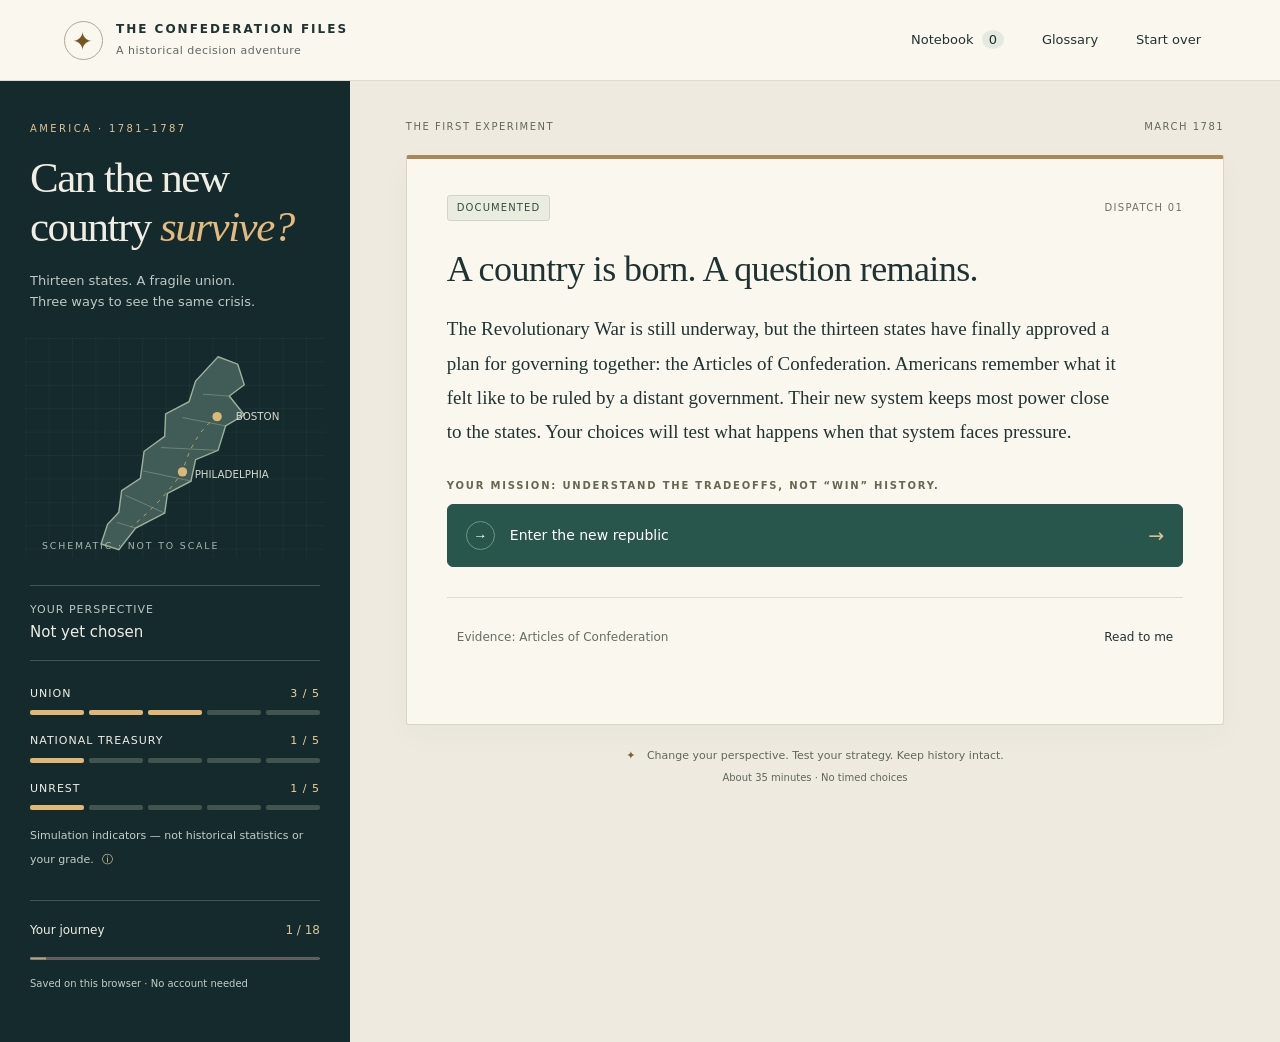
==== adventure/index.html @ ba06ecdf "Add Articles of Confederation historical adventure" ====
<!doctype html>
<html lang="en">
<head>
  <meta charset="utf-8">
  <meta name="viewport" content="width=device-width, initial-scale=1">
  <meta name="theme-color" content="#142a2c">
  <title>Can the New Country Survive? — A historical adventure</title>
  <link rel="stylesheet" href="style.css">
  <script src="scenes.js" defer></script>
  <script src="app.js" defer></script>
</head>
<body>
  <header class="topbar">
    <a class="brand" href="./" aria-label="Can the New Country Survive? home"><span class="seal" aria-hidden="true">✦</span><span>THE CONFEDERATION FILES<small>A historical decision adventure</small></span></a>
    <nav aria-label="Adventure tools"><button id="notebook-open">Notebook <span id="note-count">0</span></button><button id="glossary-open">Glossary</button><button id="restart">Start over</button></nav>
  </header>
  <main class="layout">
    <aside class="field-guide" aria-label="Simulation status">
      <p class="eyebrow">AMERICA · 1781–1787</p>
      <h1>Can the new <br>country <em>survive?</em></h1>
      <p class="premise">Thirteen states. A fragile union.<br>Three ways to see the same crisis.</p>
      <div class="map-art" aria-hidden="true">
        <svg viewBox="0 0 320 235" role="presentation"><defs><pattern id="grid" width="25" height="25" patternUnits="userSpaceOnUse"><path d="M25 0H0V25" fill="none" stroke="#b5c5b8" stroke-opacity=".12"/></pattern></defs><rect width="320" height="235" fill="url(#grid)"/><path d="M206 20l21 8 7 22-16 12 16 20-20 12-8 26-24 10-5 23-25 13-3 21-31 16-18 23-19-6 7-21 12-13 3-23 20-13 4-29 22-16 1-24 25-13 7-22z" fill="#46615b" stroke="#acc0a8" stroke-width="1.5"/><path d="M190 60l27 2M168 85l47 9M145 117l60 3M126 142l52 11M107 168l42 19M98 197l20 6" stroke="#abc0a8" stroke-opacity=".5" fill="none"/><path d="M205 84Q180 101 168 143Q147 174 113 202" stroke="#dfb76f" stroke-dasharray="4 6" fill="none"/><circle cx="205" cy="84" r="5" fill="#efc981"/><circle cx="168" cy="143" r="5" fill="#efc981"/><text x="225" y="88" fill="#ecede0" font-size="11">BOSTON</text><text x="181" y="150" fill="#ecede0" font-size="11">PHILADELPHIA</text><text x="18" y="225" fill="#b9c6bd" font-size="10" letter-spacing="2">SCHEMATIC · NOT TO SCALE</text></svg>
      </div>
      <div id="role-card" class="role-card"><span>Your perspective</span><strong>Not yet chosen</strong></div>
      <div class="meters" id="meters"></div>
      <p class="meter-note">Simulation indicators — not historical statistics or your grade. <button id="meter-help" aria-label="Explain simulation indicators">ⓘ</button></p>
      <div class="journey"><div><span>Your journey</span><strong id="progress-text">0 / 18</strong></div><progress id="progress" value="0" max="18" aria-label="Story completion"></progress><p id="save-status" role="status">Progress stays in this browser.</p></div>
    </aside>
    <section class="story-region" aria-label="Adventure">
      <div class="chapter-line"><span id="chapter">THE FIRST EXPERIMENT</span><span id="date">MARCH 1781</span></div>
      <article class="story-card" id="story-card">
        <div class="scene-meta"><span id="badge" class="badge">DOCUMENTED</span><span id="scene-label">DISPATCH 01</span></div>
        <h2 id="scene-title" tabindex="-1"></h2>
        <p class="history-rule" id="history-rule" hidden>Your choices pause here. This event really happened.</p>
        <div id="narrative" class="narrative"></div>
        <div id="callback" class="callback" hidden></div>
        <div id="source-area"></div>
        <div id="activity"></div>
        <p id="choice-prompt" class="choice-prompt"></p>
        <div id="choices" class="choices"></div>
        <p id="feedback" class="feedback" role="status" tabindex="-1" hidden></p>
        <div id="summary"></div>
        <footer class="card-footer"><span id="scene-footnote"></span><button id="read-aloud">Read to me</button><button id="speech-pause" hidden>Pause reading</button></footer>
      </article>
      <footer class="lesson-rule"><span aria-hidden="true">✦</span> Change your perspective. Test your strategy. Keep history intact.<span>About 35 minutes · No timed choices</span></footer>
    </section>
  </main>
  <dialog id="drawer" aria-labelledby="drawer-title"><div class="dialog-head"><h2 id="drawer-title"></h2><button id="drawer-close" aria-label="Close panel">Close ×</button></div><div id="drawer-body"></div></dialog>
  <dialog id="restart-dialog" aria-labelledby="restart-title"><h2 id="restart-title">Begin a new journey?</h2><p>This clears this adventure’s saved progress and reflection in this browser.</p><div class="dialog-actions"><button id="restart-cancel">Keep my progress</button><button id="restart-confirm">Start over</button></div></dialog>
  <noscript><p class="noscript">This adventure needs JavaScript to follow choices. Enable it and reload.</p></noscript>
</body>
</html>
---- adventure/style.css ----
:root{color-scheme:light;--ink:#203332;--forest:#142a2c;--paper:#faf7ee;--gold:#e0b774;--muted:#5e6861;--line:#dedbd0;--accent:#28564d}
*{box-sizing:border-box}body{margin:0;background:#eeeae0;color:var(--ink);font-family:system-ui,-apple-system,BlinkMacSystemFont,"Segoe UI",sans-serif;line-height:1.6}button,a,select,textarea{touch-action:manipulation}button,select,textarea{font:inherit}button{cursor:pointer;min-height:44px}button:disabled{cursor:default;opacity:.6}button:focus-visible,a:focus-visible,select:focus-visible,textarea:focus-visible{outline:3px solid #a65819;outline-offset:4px}a{color:#28564d}button{border:1px solid var(--line);background:transparent;color:inherit;border-radius:6px;padding:9px 15px}button:hover{background:#e7e7dc}button:disabled:hover{background:transparent}[hidden]{display:none!important}
.topbar{background:var(--paper);border-bottom:1px solid var(--line);padding:18px 5%;display:flex;align-items:center;justify-content:space-between;gap:20px}.brand{display:flex;gap:13px;align-items:center;text-decoration:none;color:var(--ink);font-size:12px;font-weight:750;letter-spacing:2px}.brand small{display:block;font-weight:400;letter-spacing:.5px;color:var(--muted);font-size:11px;margin-top:3px}.seal{display:grid;place-items:center;border:1px solid #aca996;border-radius:50%;height:39px;width:39px;font-size:25px;color:#76551f}.topbar nav{display:flex;gap:8px}.topbar nav button{border:0;font-size:13px}#note-count{border-radius:50%;background:#e6e9df;padding:2px 7px;margin-left:4px}
.layout{max-width:1450px;margin:auto;display:grid;grid-template-columns:350px 1fr;min-height:calc(100vh - 85px)}.field-guide{background:var(--forest);color:#f0eee4;padding:40px 30px}.eyebrow{font-size:10px;letter-spacing:2.4px;color:#dfc393;margin:0 0 17px}h1{font-family:Georgia,serif;font-weight:400;font-size:43px;line-height:1.13;letter-spacing:-1.5px;margin:0}h1 em{color:#e3bb7e}.premise{color:#becac4;font-size:13px;margin-top:20px}.map-art{margin:25px -10px 20px;opacity:.9}.map-art svg{width:100%;max-height:220px}.role-card{border-top:1px solid #425552;border-bottom:1px solid #425552;padding:15px 0;margin:18px 0 24px}.role-card span{display:block;color:#b9c8c0;font-size:11px;letter-spacing:1px;text-transform:uppercase}.role-card strong{font-weight:500;font-size:15px}.meter{margin:0 0 17px}.meter-label{display:flex;justify-content:space-between;font-size:11px;letter-spacing:1px}.meter-label strong{font-variant-numeric:tabular-nums;font-weight:500;color:#efd29b}.meter-track{display:flex;gap:5px;margin-top:8px}.meter-track span{height:5px;background:#41554e;flex:1;border-radius:2px}.meter-track .filled{background:#e0b774}.meter-note{color:#c2cfc7;font-size:11px;line-height:1.6}.meter-note button{padding:0 5px;min-height:30px;color:#eed6a9;border:0}.journey{border-top:1px solid #425552;margin-top:25px;padding-top:20px}.journey>div{display:flex;justify-content:space-between;font-size:12px}.journey strong{font-weight:400;color:#d5c398}.journey progress{width:100%;height:5px;accent-color:#dfb774}.journey p{font-size:10px;color:#c2cfc7}
.story-region{padding:38px 6% 25px;min-width:0}.chapter-line{display:flex;justify-content:space-between;gap:20px;font-size:10px;letter-spacing:1.5px;color:#62695c;margin-bottom:20px}.story-card{background:var(--paper);border:1px solid #dbd5c5;box-shadow:0 10px 30px #20333208;border-radius:3px;padding:36px 40px;min-height:570px;border-top:4px solid #aa8856}.scene-meta{display:flex;justify-content:space-between;gap:15px;align-items:center}.badge{font-size:10px;letter-spacing:1.1px;padding:4px 9px;border:1px solid #d1d5c7;border-radius:3px;background:#e9ecdf;color:#334e42}.badge.history{background:#e9dfc6;border-color:#d0b986;color:#5f441e}.badge.correction{background:#f4e5da;border-color:#d7b9a0;color:#79441c}#scene-label{font-size:10px;letter-spacing:1.3px;color:#6d7266}h2{font-family:Georgia,serif;font-size:36px;line-height:1.18;font-weight:400;letter-spacing:-.6px;margin:27px 0 22px}h2:focus{outline:none}.narrative{font-family:Georgia,serif;font-size:19px;line-height:1.8;max-width:680px}.narrative p{margin:0 0 20px}.history-rule{padding:10px 15px;border-left:3px solid #97733a;background:#efe8d6;font-size:13px}.choice-prompt{font-size:10px;letter-spacing:1.8px;font-weight:650;text-transform:uppercase;margin-top:29px;color:#636951}.choices{display:grid;gap:10px}.choice{display:flex;text-align:left;align-items:center;gap:15px;padding:16px 18px;background:#fffdf7;min-height:62px;border-color:#d4d4c6;font-size:14px;line-height:1.5}.choice:hover{border-color:#427064;background:#edf0e6}.choice .choice-key{display:grid;place-items:center;border:1px solid #bac8b6;color:#44614c;font-family:Georgia,serif;width:29px;height:29px;border-radius:50%;flex-shrink:0}.choice .arrow{margin-left:auto;font-size:19px;color:#547061}.choice.primary{background:var(--accent);color:#fff;border-color:var(--accent)}.choice.primary:hover{background:#1b4038}.choice.primary .choice-key{border-color:#6e9780;color:#fff}.choice.primary .arrow{color:#dfc398}.choice small{display:block;font-size:12px;color:#5e6859}.choice.primary small{color:#dae4dd}.card-footer{border-top:1px solid var(--line);margin-top:30px;padding-top:17px;display:flex;gap:8px;align-items:center;flex-wrap:wrap}.card-footer>span{font-size:11px;color:#637063;flex:1;min-width:150px}.card-footer a{font-size:11px}.card-footer button{font-size:12px;padding:6px 10px;border:0}.lesson-rule{font-size:11px;color:#5d685c;text-align:center;margin-top:22px}.lesson-rule>span:first-child{color:#7f6030;padding-right:8px}.lesson-rule>span:last-child{display:block;font-size:10px;margin-top:5px}.callback{font-size:13px;border-left:3px solid #6c8972;padding:11px 15px;background:#e8ecdf;margin:20px 0}.feedback{background:#e7eadc;padding:15px;border-radius:5px;font-size:14px}.source-card{margin:20px 0;border:1px solid #d8ccb3;background:#f1ecdE;padding:18px}.source-card h3{font-size:12px;letter-spacing:1px;text-transform:uppercase;margin:0 0 10px}.source-card blockquote{font-family:Georgia,serif;font-size:18px;line-height:1.6;margin:12px 0;border-left:2px solid #af8b4a;padding-left:15px}.source-card p{font-size:12px;margin:5px 0}.source-card a{font-size:12px}.source-actions{display:flex;gap:10px;flex-wrap:wrap;margin:20px 0}.source-actions button{background:#e7ecdf;font-size:13px;flex:1}.source-actions button[aria-pressed=true]{border-color:#416c57}.source-actions button small{display:block}.activity-card{padding:18px;background:#eceee3;border:1px solid #d5dac9;margin-top:15px}.activity-card legend{font-size:14px;font-weight:650}.activity-card fieldset{margin:15px 0;border:0;padding:0}.activity-card label{display:block;font-size:13px;margin-bottom:5px}.activity-card select{width:100%;padding:12px;background:#fffdf6;border:1px solid #b9c2ad;border-radius:4px;color:var(--ink);min-height:44px}.activity-card p{font-size:13px}.activity-card button{background:var(--accent);color:#fff;width:100%;margin-top:15px}.score{font-family:Georgia,serif;font-size:48px;color:#28564d;margin:25px 0 5px}.summary-grid{display:grid;grid-template-columns:1fr 1fr;gap:12px}.summary-grid div{padding:15px;background:#eeeee2;font-size:13px}.summary-grid strong{display:block}.reflection-label{display:block;font-size:14px;font-weight:650;margin:24px 0 10px}textarea{width:100%;min-height:130px;padding:14px;border:1px solid #abb7a3;background:#fffef8;border-radius:4px;resize:vertical}.summary-actions{display:flex;gap:10px;flex-wrap:wrap;margin:18px 0}.summary-actions button{background:#e4eadb}.privacy{font-size:11px;color:#60695c}.timeline{list-style:none;padding:0;border-left:1px solid #b9bfae;margin-left:8px}.timeline li{padding:7px 0 15px 20px;font-size:13px}.timeline strong{display:block;color:#385648}
dialog{width:min(640px,calc(100% - 30px));max-height:85vh;border:1px solid #cbc6b2;border-radius:8px;background:var(--paper);color:var(--ink);padding:28px;box-shadow:0 20px 80px #0003}dialog::backdrop{background:#102524b8}.dialog-head{display:flex;justify-content:space-between;align-items:center;border-bottom:1px solid var(--line);margin-bottom:20px;gap:12px}.dialog-head h2{font-size:27px;margin:0 0 15px}.dialog-head button{border:0}.dialog-actions{display:flex;gap:10px;flex-wrap:wrap}#drawer-body h3{font-size:14px;margin:20px 0 6px}#drawer-body p{font-size:14px}.glossary-list{margin:0}.glossary-list dt{font-weight:650;margin-top:17px}.glossary-list dd{margin:3px 0;color:#556256;font-size:14px}.glossary-search{width:100%;padding:11px;border:1px solid #b9c2ad;border-radius:4px;font:inherit;background:#fffdf6}.noscript{padding:20px;background:#fff}
@media(min-width:1451px){body{background:#e4e2d7}}@media(max-width:1000px){.layout{grid-template-columns:280px 1fr}.field-guide{padding:32px 22px}h1{font-size:35px}.story-region{padding:30px 4%}.story-card{padding:28px}.narrative{font-size:18px}h2{font-size:31px}}@media(max-width:720px){.topbar{padding:14px 18px;flex-wrap:wrap}.topbar nav{width:100%;justify-content:space-between}.brand{font-size:11px}.layout{display:block}.field-guide{padding:24px}.field-guide h1{font-size:34px;display:inline}.field-guide h1 br{display:none}.premise,.map-art{display:none}.eyebrow{margin-bottom:8px}.role-card{margin:18px 0 15px;padding:10px 0}.meters{display:grid;grid-template-columns:repeat(3,1fr);gap:16px}.meter{margin-bottom:0}.meter-label{font-size:9px;letter-spacing:0;flex-wrap:wrap;gap:3px}.meter-note{margin-bottom:0}.journey{margin-top:12px;padding-top:12px}.journey p{margin-bottom:0}.story-region{padding:22px 15px}.story-card{padding:24px 20px;min-height:0}h2{font-size:32px}.chapter-line{font-size:9px;gap:10px}.narrative{font-size:18px}.choice{padding:14px 12px}.summary-grid{grid-template-columns:1fr}.scene-meta{gap:8px}#scene-label{font-size:9px}.card-footer>span{flex-basis:100%}}
@media(prefers-reduced-motion:no-preference){.story-card{animation:arrive .25s ease-out}@keyframes arrive{from{opacity:.7;transform:translateY(5px)}to{opacity:1;transform:none}}}
@media print{body{background:white}.topbar,.field-guide,.chapter-line,.choices,.card-footer,.lesson-rule,.source-actions,.summary-actions,.choice-prompt,dialog{display:none!important}.layout{display:block}.story-region{padding:0}.story-card{border:0;box-shadow:none;padding:15px}textarea{border:1px solid #aaa;min-height:180px}.narrative{font-size:16px}.summary-grid{break-inside:avoid}h2{font-size:28px}}
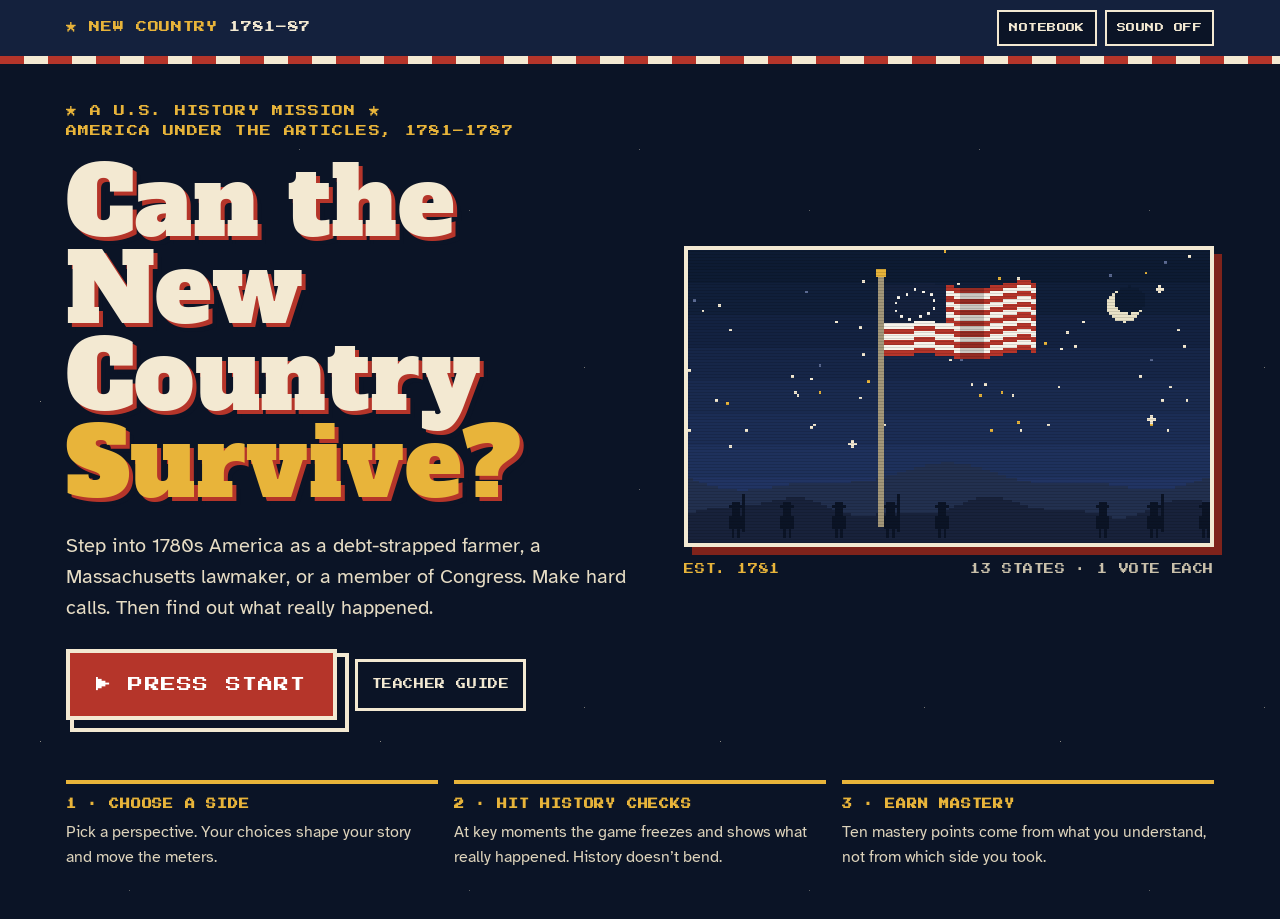
==== commit 2bcdbd17: "Adopt supplied pixel-art adventure and allow full mastery on retries" ====
--- a/adventure/index.html
+++ b/adventure/index.html
@@ -1,53 +1,1029 @@
-<!doctype html>
-<html lang="en">
-<head>
-  <meta charset="utf-8">
-  <meta name="viewport" content="width=device-width, initial-scale=1">
-  <meta name="theme-color" content="#142a2c">
-  <title>Can the New Country Survive? — A historical adventure</title>
-  <link rel="stylesheet" href="style.css">
-  <script src="scenes.js" defer></script>
-  <script src="app.js" defer></script>
-</head>
-<body>
-  <header class="topbar">
-    <a class="brand" href="./" aria-label="Can the New Country Survive? home"><span class="seal" aria-hidden="true">✦</span><span>THE CONFEDERATION FILES<small>A historical decision adventure</small></span></a>
-    <nav aria-label="Adventure tools"><button id="notebook-open">Notebook <span id="note-count">0</span></button><button id="glossary-open">Glossary</button><button id="restart">Start over</button></nav>
-  </header>
-  <main class="layout">
-    <aside class="field-guide" aria-label="Simulation status">
-      <p class="eyebrow">AMERICA · 1781–1787</p>
-      <h1>Can the new <br>country <em>survive?</em></h1>
-      <p class="premise">Thirteen states. A fragile union.<br>Three ways to see the same crisis.</p>
-      <div class="map-art" aria-hidden="true">
-        <svg viewBox="0 0 320 235" role="presentation"><defs><pattern id="grid" width="25" height="25" patternUnits="userSpaceOnUse"><path d="M25 0H0V25" fill="none" stroke="#b5c5b8" stroke-opacity=".12"/></pattern></defs><rect width="320" height="235" fill="url(#grid)"/><path d="M206 20l21 8 7 22-16 12 16 20-20 12-8 26-24 10-5 23-25 13-3 21-31 16-18 23-19-6 7-21 12-13 3-23 20-13 4-29 22-16 1-24 25-13 7-22z" fill="#46615b" stroke="#acc0a8" stroke-width="1.5"/><path d="M190 60l27 2M168 85l47 9M145 117l60 3M126 142l52 11M107 168l42 19M98 197l20 6" stroke="#abc0a8" stroke-opacity=".5" fill="none"/><path d="M205 84Q180 101 168 143Q147 174 113 202" stroke="#dfb76f" stroke-dasharray="4 6" fill="none"/><circle cx="205" cy="84" r="5" fill="#efc981"/><circle cx="168" cy="143" r="5" fill="#efc981"/><text x="225" y="88" fill="#ecede0" font-size="11">BOSTON</text><text x="181" y="150" fill="#ecede0" font-size="11">PHILADELPHIA</text><text x="18" y="225" fill="#b9c6bd" font-size="10" letter-spacing="2">SCHEMATIC · NOT TO SCALE</text></svg>
-      </div>
-      <div id="role-card" class="role-card"><span>Your perspective</span><strong>Not yet chosen</strong></div>
-      <div class="meters" id="meters"></div>
-      <p class="meter-note">Simulation indicators — not historical statistics or your grade. <button id="meter-help" aria-label="Explain simulation indicators">ⓘ</button></p>
-      <div class="journey"><div><span>Your journey</span><strong id="progress-text">0 / 18</strong></div><progress id="progress" value="0" max="18" aria-label="Story completion"></progress><p id="save-status" role="status">Progress stays in this browser.</p></div>
-    </aside>
-    <section class="story-region" aria-label="Adventure">
-      <div class="chapter-line"><span id="chapter">THE FIRST EXPERIMENT</span><span id="date">MARCH 1781</span></div>
-      <article class="story-card" id="story-card">
-        <div class="scene-meta"><span id="badge" class="badge">DOCUMENTED</span><span id="scene-label">DISPATCH 01</span></div>
-        <h2 id="scene-title" tabindex="-1"></h2>
-        <p class="history-rule" id="history-rule" hidden>Your choices pause here. This event really happened.</p>
-        <div id="narrative" class="narrative"></div>
-        <div id="callback" class="callback" hidden></div>
-        <div id="source-area"></div>
-        <div id="activity"></div>
-        <p id="choice-prompt" class="choice-prompt"></p>
-        <div id="choices" class="choices"></div>
-        <p id="feedback" class="feedback" role="status" tabindex="-1" hidden></p>
-        <div id="summary"></div>
-        <footer class="card-footer"><span id="scene-footnote"></span><button id="read-aloud">Read to me</button><button id="speech-pause" hidden>Pause reading</button></footer>
-      </article>
-      <footer class="lesson-rule"><span aria-hidden="true">✦</span> Change your perspective. Test your strategy. Keep history intact.<span>About 35 minutes · No timed choices</span></footer>
-    </section>
-  </main>
-  <dialog id="drawer" aria-labelledby="drawer-title"><div class="dialog-head"><h2 id="drawer-title"></h2><button id="drawer-close" aria-label="Close panel">Close ×</button></div><div id="drawer-body"></div></dialog>
-  <dialog id="restart-dialog" aria-labelledby="restart-title"><h2 id="restart-title">Begin a new journey?</h2><p>This clears this adventure’s saved progress and reflection in this browser.</p><div class="dialog-actions"><button id="restart-cancel">Keep my progress</button><button id="restart-confirm">Start over</button></div></dialog>
-  <noscript><p class="noscript">This adventure needs JavaScript to follow choices. Enable it and reload.</p></noscript>
-</body>
-</html>
+<!doctype html><html lang="en"><head><meta charset=utf8><meta name=viewport content="width=device-width,initial-scale=1,viewport-fit=cover"><style>:root{color-scheme:light;box-sizing:border-box;padding-top:env(safe-area-inset-top,0px);padding-bottom:env(safe-area-inset-bottom,0px)}html{scroll-padding-top:env(safe-area-inset-top,0px)}body{margin:0;padding:0;font:14px -apple-system,BlinkMacSystemFont,sans-serif;background:#faf9f5;color:#141413}img{max-width:100%}[hidden]:not([hidden=until-found i]){display:none!important}</style></head><body>
+<title>Can the New Country Survive?</title>
+<link rel="preconnect" href="https://fonts.googleapis.com">
+<link rel="preconnect" href="https://fonts.gstatic.com" crossorigin>
+<link rel="stylesheet" href="https://fonts.googleapis.com/css2?family=Alfa+Slab+One&family=Atkinson+Hyperlegible:ital,wght@0,400;0,700;1,400&family=Press+Start+2P&display=swap">
+<style>
+/* Layout: an arcade cabinet screen. Sticky HUD up top (meters + mastery), a pixel-art "window" beside a letterpress paper panel, a 1781→1787 timeline underneath. Single committed night-sky look. */
+:root{
+  --ink:#0b1426; --navy:#14213d; --navy2:#1f3360; --blue:#3d6fa3;
+  --red:#b5352a; --red-d:#7f231b; --gold:#e8b43a; --cream:#f3e9d2; --paper:#fbf5e6;
+  --text:#1b1a17; --muted:#5b5446; --ok:#2c6e40; --bad:#a3271d;
+  --f-display:'Alfa Slab One', Rockwell, 'Roboto Slab', Georgia, serif;
+  --f-pixel:'Press Start 2P', ui-monospace, 'Courier New', monospace;
+  --f-body:'Atkinson Hyperlegible', system-ui, -apple-system, 'Segoe UI', sans-serif;
+  color-scheme: dark;
+}
+*{box-sizing:border-box}
+html,body{min-height:100%}
+body{
+  margin:0; background:var(--ink); color:var(--cream);
+  font-family:var(--f-body); font-size:18px; line-height:1.55;
+  background-image:
+    radial-gradient(1px 1px at 12% 18%, rgba(243,233,210,.55) 50%, transparent 51%),
+    radial-gradient(1px 1px at 72% 8%, rgba(243,233,210,.45) 50%, transparent 51%),
+    radial-gradient(1px 1px at 38% 62%, rgba(243,233,210,.35) 50%, transparent 51%),
+    radial-gradient(1px 1px at 88% 44%, rgba(243,233,210,.4) 50%, transparent 51%),
+    radial-gradient(1px 1px at 55% 88%, rgba(243,233,210,.3) 50%, transparent 51%);
+  background-size: 340px 340px;
+}
+button{font:inherit;color:inherit;cursor:pointer}
+:focus-visible{outline:3px solid var(--gold);outline-offset:3px}
+.sr{position:absolute;width:1px;height:1px;overflow:hidden;clip:rect(0 0 0 0);white-space:nowrap}
+
+/* ---------- HUD ---------- */
+.hud{position:sticky;top:env(safe-area-inset-top,0px);z-index:20;background:var(--navy);border-bottom:4px solid var(--ink)}
+.hud-in{max-width:1180px;margin:0 auto;padding-inline:16px;padding-block:10px;display:flex;flex-wrap:wrap;align-items:center;gap:10px 22px}
+.stripes{height:8px;background:repeating-linear-gradient(90deg,var(--red) 0 24px,var(--cream) 24px 48px)}
+.logo{font-family:var(--f-pixel);font-size:11px;letter-spacing:.06em;color:var(--gold);white-space:nowrap}
+.logo b{color:var(--cream);font-weight:400}
+.meters{display:flex;flex-wrap:wrap;gap:8px 18px;align-items:center}
+.meter{display:flex;align-items:center;gap:7px}
+.meter .lbl{font-family:var(--f-pixel);font-size:9px;letter-spacing:.08em}
+.segs{display:flex;gap:2px}
+.seg{width:11px;height:14px;border:2px solid var(--cream);background:transparent}
+.meter[data-k=union] .seg.on{background:var(--cream)}
+.meter[data-k=treasury] .seg.on{background:var(--gold)}
+.meter[data-k=unrest] .seg.on{background:var(--red);border-color:#f0b0a8}
+.meter .num{font-family:var(--f-pixel);font-size:9px;font-variant-numeric:tabular-nums;color:#c9c0aa}
+.simtag{font-family:var(--f-pixel);font-size:8px;color:#9fa9c2;border:1px dashed #6b7898;padding:4px 6px;cursor:help;background:none}
+.hud-right{margin-left:auto;display:flex;gap:8px;align-items:center;flex-wrap:wrap}
+.xp{font-family:var(--f-pixel);font-size:10px;color:var(--gold);display:flex;align-items:center;gap:6px;white-space:nowrap}
+.hbtn{font-family:var(--f-pixel);font-size:9px;letter-spacing:.05em;background:var(--ink);color:var(--cream);border:2px solid var(--cream);padding:9px 10px;min-height:36px}
+.hbtn:hover{background:var(--navy2)}
+.hbtn[aria-pressed=true]{background:var(--gold);color:var(--ink);border-color:var(--gold)}
+
+/* ---------- Stage ---------- */
+.wrap{max-width:1180px;margin:0 auto;padding-inline:16px;padding-block:24px 48px}
+.screen{display:grid;grid-template-columns:minmax(0,1.05fr) minmax(0,1fr);gap:28px;align-items:start;animation:enter .35s steps(4) both}
+@keyframes enter{from{opacity:.2;transform:translateY(8px)}to{opacity:1;transform:none}}
+.art{position:sticky;top:96px;min-width:0}
+.frame{position:relative;border:4px solid var(--cream);box-shadow:8px 8px 0 var(--red-d);background:var(--ink)}
+.frame canvas{display:block;width:100%;height:auto;aspect-ratio:16/9;image-rendering:pixelated;image-rendering:crisp-edges}
+.frame::after{content:"";position:absolute;inset:0;pointer-events:none;background:repeating-linear-gradient(0deg,rgba(0,0,0,.13) 0 1px,transparent 1px 3px)}
+.cap{display:flex;justify-content:space-between;gap:12px;margin-top:14px;font-family:var(--f-pixel);font-size:10px;letter-spacing:.06em;line-height:1.6}
+.cap .yr{color:var(--gold)}
+.cap .pl{color:#c9c0aa;text-align:right}
+.toast{position:absolute;left:10px;top:10px;display:flex;flex-direction:column;gap:6px;z-index:2}
+.toast span{font-family:var(--f-pixel);font-size:10px;background:var(--ink);border:2px solid var(--gold);color:var(--gold);padding:6px 8px;animation:pop 2.4s steps(6) forwards}
+.toast span.dn{border-color:#f0b0a8;color:#f0b0a8}
+@keyframes pop{0%{opacity:0;transform:translateY(6px)}10%{opacity:1;transform:none}80%{opacity:1}100%{opacity:0}}
+
+.panel{min-width:0;background:var(--paper);color:var(--text);border:4px solid var(--ink);box-shadow:0 0 0 4px var(--cream),10px 10px 0 4px var(--red-d);padding:26px 26px 28px;display:flex;flex-direction:column;gap:16px}
+.badges{display:flex;flex-wrap:wrap;gap:6px}
+.badge{font-family:var(--f-pixel);font-size:8px;letter-spacing:.08em;padding:5px 7px;border:2px solid var(--ink)}
+.badge.doc{background:var(--gold);color:var(--ink)}
+.badge.role{background:var(--blue);color:#fff}
+.badge.sim{background:#e3ddd0;color:var(--ink);border-style:dashed}
+.badge.int{background:var(--red);color:#fff}
+.panel h2{font-family:var(--f-display);font-weight:400;font-size:clamp(1.7rem,3.2vw,2.35rem);line-height:1.05;margin:0;color:var(--navy);text-wrap:balance;outline:none}
+.body p{margin:0 0 .7em;max-width:62ch}
+.body p:last-child{margin-bottom:0}
+.body strong{color:var(--red-d)}
+.term{background:none;border:none;padding:0;font:inherit;color:var(--navy);text-decoration:underline dotted 2px;text-underline-offset:3px;font-weight:700;cursor:help}
+.term:hover{color:var(--red)}
+.tools{display:flex;flex-wrap:wrap;gap:8px}
+.chip{font-family:var(--f-pixel);font-size:9px;letter-spacing:.05em;background:var(--cream);color:var(--ink);border:2px solid var(--ink);padding:9px 10px;min-height:38px;box-shadow:3px 3px 0 var(--ink)}
+.chip:hover{background:#fff}
+.chip.src{background:var(--gold)}
+.chip.done::after{content:" ✓"}
+.chip:active{transform:translate(3px,3px);box-shadow:none}
+
+.choices{display:flex;flex-direction:column;gap:12px;margin-top:4px}
+.choice{display:flex;align-items:center;gap:14px;text-align:left;background:var(--navy);color:var(--cream);border:3px solid var(--ink);box-shadow:5px 5px 0 var(--ink);padding:12px 16px;min-height:56px;font-weight:700;font-size:17px;line-height:1.3;transition:background .1s}
+.choice .k{flex:none;font-family:var(--f-pixel);font-size:11px;width:30px;height:30px;display:grid;place-items:center;background:var(--gold);color:var(--ink);border:2px solid var(--ink)}
+.choice:hover{background:var(--blue)}
+.choice:active{transform:translate(5px,5px);box-shadow:none}
+.choice[disabled]{opacity:.45;cursor:not-allowed;box-shadow:none}
+.choice.right{background:var(--ok);opacity:1}
+.choice.wrong{background:var(--bad);opacity:1}
+.choice.go{background:var(--red)}
+.choice.go:hover{background:#cc4335}
+.q{font-weight:700;font-size:18px;margin:0;color:var(--navy)}
+.fb{border:3px solid var(--ink);padding:12px 14px;background:#fff;font-size:16.5px}
+.fb b{font-family:var(--f-pixel);font-size:10px;letter-spacing:.06em;display:block;margin-bottom:6px}
+.fb.ok b{color:var(--ok)} .fb.no b{color:var(--bad)}
+.note{font-size:14.5px;color:var(--muted);margin:0}
+
+.banner{margin:-26px -26px 0;padding:14px 22px;background:var(--red);color:#fff;border-bottom:4px solid var(--ink);display:flex;flex-direction:column;gap:6px}
+.banner .t{font-family:var(--f-pixel);font-size:13px;letter-spacing:.08em}
+.banner .s{font-size:15px;font-weight:700}
+.banner.hz{background:repeating-linear-gradient(-45deg,var(--red) 0 16px,var(--red-d) 16px 32px)}
+.banner.hz .t,.banner.hz .s{text-shadow:2px 2px 0 var(--ink)}
+
+/* sort + chain */
+.sortrow{display:grid;grid-template-columns:minmax(0,1fr) auto;gap:10px;align-items:center;border:2px solid var(--ink);padding:10px 12px;background:#fff}
+.sortrow .txt{font-size:16px;font-weight:700;min-width:0}
+.seg2{display:flex;gap:6px}
+.seg2 button{font-family:var(--f-pixel);font-size:8px;letter-spacing:.04em;padding:10px 8px;border:2px solid var(--ink);background:var(--cream);color:var(--ink);min-height:40px}
+.seg2 button[aria-pressed=true]{background:var(--navy);color:var(--cream)}
+.sortrow.right{border-color:var(--ok);box-shadow:inset 6px 0 0 var(--ok)}
+.sortrow.wrong{border-color:var(--bad);box-shadow:inset 6px 0 0 var(--bad)}
+.mark{font-family:var(--f-pixel);font-size:8px;display:block;margin-top:4px}
+.sortrow.right .mark{color:var(--ok)} .sortrow.wrong .mark{color:var(--bad)}
+.step{border:3px solid var(--ink);background:#fff;padding:14px;display:flex;flex-direction:column;gap:8px}
+.step h3{margin:0;font-family:var(--f-pixel);font-size:10px;letter-spacing:.06em;color:var(--red-d)}
+.step p{margin:0;font-weight:700}
+.opt{display:flex;gap:10px;align-items:flex-start;text-align:left;border:2px solid var(--ink);background:var(--cream);padding:10px 12px;min-height:48px;font-size:16px;line-height:1.35}
+.opt[aria-pressed=true]{background:var(--navy);color:var(--cream)}
+.opt .dot{flex:none;width:14px;height:14px;border:2px solid currentColor;margin-top:3px}
+.opt[aria-pressed=true] .dot{background:var(--gold)}
+.arrow{font-family:var(--f-pixel);text-align:center;color:var(--red);font-size:14px}
+
+/* ---------- Title ---------- */
+.title{display:grid;grid-template-columns:minmax(0,1.1fr) minmax(0,1fr);gap:36px;align-items:center;padding-block:10px 20px;animation:enter .4s steps(4) both}
+.kicker{font-family:var(--f-pixel);font-size:11px;letter-spacing:.1em;color:var(--gold);margin:0 0 18px;line-height:1.8}
+.title h1{font-family:var(--f-display);font-weight:400;margin:0;line-height:.92;font-size:clamp(2.8rem,7.4vw,6.4rem);letter-spacing:.005em;color:var(--cream);text-shadow:4px 4px 0 var(--red),8px 8px 0 var(--ink);text-wrap:balance}
+.title h1 em{font-style:normal;color:var(--gold);display:block}
+.sub{font-size:20px;max-width:46ch;margin:22px 0 26px;color:#e6dcc4}
+.start{font-family:var(--f-pixel);font-size:15px;letter-spacing:.08em;background:var(--red);color:#fff;border:4px solid var(--cream);box-shadow:8px 8px 0 var(--ink),8px 8px 0 4px var(--cream);padding:20px 26px;min-height:64px}
+.start:hover{background:#cc4335}
+.start:active{transform:translate(6px,6px);box-shadow:2px 2px 0 var(--ink)}
+.blink{animation:blink 1.1s steps(1) infinite}
+@keyframes blink{50%{opacity:0}}
+.start-row{display:flex;flex-wrap:wrap;gap:16px 18px;align-items:center}
+.ghost{font-family:var(--f-pixel);font-size:10px;letter-spacing:.06em;background:transparent;color:var(--cream);border:3px solid var(--cream);padding:14px 14px;min-height:52px}
+.ghost:hover{background:var(--navy2)}
+.rules{display:grid;grid-template-columns:repeat(3,minmax(0,1fr));gap:16px;margin-top:40px}
+.rule{border-top:4px solid var(--gold);padding-top:12px}
+.rule h3{font-family:var(--f-pixel);font-size:10px;letter-spacing:.08em;color:var(--gold);margin:0 0 8px;line-height:1.6}
+.rule p{margin:0;font-size:16px;color:#ddd3bb}
+
+/* ---------- Roles ---------- */
+.rolehead{text-align:left;margin-bottom:22px}
+.rolehead h2{font-family:var(--f-display);font-weight:400;font-size:clamp(2rem,4.6vw,3.4rem);margin:0;line-height:1;color:var(--cream);text-shadow:3px 3px 0 var(--red);outline:none}
+.rolehead p{max-width:64ch;color:#ddd3bb;margin:12px 0 0}
+.roles{display:grid;grid-template-columns:repeat(3,minmax(0,1fr));gap:22px}
+.rolecard{display:flex;flex-direction:column;text-align:left;background:var(--paper);color:var(--text);border:4px solid var(--ink);box-shadow:0 0 0 4px var(--cream),8px 8px 0 4px var(--blue);padding:0;overflow:hidden}
+.rolecard:hover{box-shadow:0 0 0 4px var(--gold),8px 8px 0 4px var(--red)}
+.rolecard canvas{width:100%;aspect-ratio:16/9;image-rendering:pixelated;display:block;border-bottom:4px solid var(--ink)}
+.rolecard .in{padding:16px 18px 20px;display:flex;flex-direction:column;gap:8px;flex:1}
+.rolecard .nm{font-family:var(--f-display);font-size:1.5rem;line-height:1.05;color:var(--navy)}
+.rolecard .rq{font-style:italic;font-size:16px}
+.rolecard .tag{font-family:var(--f-pixel);font-size:8px;letter-spacing:.06em;color:var(--red-d)}
+.rolecard .rec{align-self:flex-start;font-family:var(--f-pixel);font-size:8px;background:var(--gold);border:2px solid var(--ink);padding:5px 7px}
+.rolecard .pick{margin-top:auto;font-family:var(--f-pixel);font-size:10px;background:var(--navy);color:var(--cream);padding:12px;text-align:center;border:3px solid var(--ink)}
+
+/* ---------- Timeline ---------- */
+.tl{margin-top:34px;display:flex;flex-direction:column;gap:8px}
+.tl-bar{position:relative;height:18px;border:3px solid var(--cream);background:var(--ink)}
+.tl-fill{position:absolute;inset:0 auto 0 0;background:repeating-linear-gradient(90deg,var(--red) 0 10px,var(--cream) 10px 20px);transition:width .4s steps(6)}
+.tl-yrs{display:flex;justify-content:space-between;font-family:var(--f-pixel);font-size:9px;color:#b8b09c}
+.tl-lbl{font-family:var(--f-pixel);font-size:9px;color:var(--gold);letter-spacing:.06em}
+
+/* ---------- End ---------- */
+.finale{border:4px solid var(--cream);background:var(--navy);box-shadow:10px 10px 0 var(--red-d);padding:clamp(22px,4vw,48px);margin-bottom:34px}
+.finale .y{font-family:var(--f-display);font-size:clamp(3rem,10vw,7rem);line-height:.9;color:var(--gold);text-shadow:5px 5px 0 var(--red)}
+.finale p{font-size:clamp(1.15rem,2.4vw,1.6rem);max-width:40ch;margin:16px 0 0;line-height:1.35}
+.finale .big{font-family:var(--f-display);font-size:clamp(1.8rem,4.4vw,3rem);color:var(--cream);line-height:1.05;margin-top:22px;text-shadow:3px 3px 0 var(--red)}
+.report{display:grid;grid-template-columns:minmax(0,1fr) minmax(0,1fr);gap:28px;align-items:start}
+.rank{font-family:var(--f-pixel);font-size:clamp(14px,2.4vw,20px);line-height:1.5;color:var(--red-d)}
+.score{font-family:var(--f-display);font-size:4rem;line-height:1;color:var(--navy)}
+.score small{font-size:1.6rem;color:var(--muted)}
+table.sc{width:100%;border-collapse:collapse;font-size:15.5px}
+table.sc td{border-bottom:2px dotted #c7bca3;padding:7px 4px;vertical-align:top}
+table.sc td:last-child{text-align:right;font-family:var(--f-pixel);font-size:10px;white-space:nowrap;font-variant-numeric:tabular-nums}
+.panel label{font-family:var(--f-pixel);font-size:9px;letter-spacing:.06em;color:var(--navy)}
+.panel input,.panel textarea{width:100%;font:inherit;font-size:16px;border:3px solid var(--ink);background:#fff;color:var(--text);padding:10px 12px}
+.panel textarea{min-height:130px;resize:vertical}
+.debrief{border:3px solid var(--ink);padding:14px;background:var(--cream)}
+.debrief p{margin:0 0 8px;font-size:16px}
+pre.rep{white-space:pre-wrap;font-size:13px;background:#fff;border:2px dashed var(--ink);padding:12px;max-height:240px;overflow:auto;margin:0}
+
+/* ---------- Modal / popover ---------- */
+dialog{border:4px solid var(--ink);box-shadow:0 0 0 4px var(--cream),12px 12px 0 4px var(--red-d);background:var(--paper);color:var(--text);padding:0;width:min(680px,calc(100vw - 32px));max-height:calc(100vh - 48px)}
+dialog::backdrop{background:rgba(11,20,38,.78)}
+.mhead{display:flex;justify-content:space-between;align-items:center;gap:12px;background:var(--navy);color:var(--cream);padding:12px 16px;position:sticky;top:0}
+.mhead h3{font-family:var(--f-pixel);font-size:11px;letter-spacing:.06em;margin:0;line-height:1.6}
+.mx{font-family:var(--f-pixel);font-size:10px;background:var(--red);color:#fff;border:2px solid var(--cream);padding:8px 10px;min-height:36px}
+.mbody{padding:20px 22px 24px;display:flex;flex-direction:column;gap:14px}
+.meta{display:grid;grid-template-columns:auto minmax(0,1fr);gap:4px 14px;font-size:15.5px;margin:0}
+.meta dt{font-family:var(--f-pixel);font-size:9px;letter-spacing:.06em;color:var(--red-d);padding-top:4px}
+.meta dd{margin:0}
+blockquote{margin:0;border-left:6px solid var(--gold);background:#fff;padding:14px 16px;font-family:Georgia,'Times New Roman',serif;font-size:18px;line-height:1.5}
+blockquote.sum{font-family:var(--f-body);font-size:16.5px}
+.mbody a{color:var(--navy);font-weight:700}
+.cards{display:grid;grid-template-columns:repeat(2,minmax(0,1fr));gap:10px}
+.card{border:3px solid var(--ink);background:#fff;padding:10px 12px;font-size:15px}
+.card b{display:block;font-family:var(--f-pixel);font-size:9px;letter-spacing:.05em;color:var(--red-d);margin-bottom:6px;line-height:1.5}
+.card.locked{background:#e8e2d4;color:#7a7262;border-style:dashed}
+.gl{display:grid;grid-template-columns:auto minmax(0,1fr);gap:6px 14px;font-size:15px;margin:0}
+.gl dt{font-weight:700;color:var(--navy)}
+.gl dd{margin:0}
+.tg{width:100%;border-collapse:collapse;font-size:15px}
+.tg td{border-bottom:2px dotted #c7bca3;padding:6px 4px;vertical-align:top}
+.tg td:first-child{font-weight:700;white-space:nowrap;padding-right:12px}
+.pop{position:fixed;z-index:50;max-width:min(320px,calc(100vw - 32px));background:var(--ink);color:var(--cream);border:3px solid var(--gold);padding:12px 14px;font-size:15px;box-shadow:6px 6px 0 var(--red-d)}
+.pop b{display:block;font-family:var(--f-pixel);font-size:9px;letter-spacing:.06em;color:var(--gold);margin-bottom:6px;line-height:1.5}
+.foot{margin-top:40px;font-size:13.5px;color:#9fa9c2;max-width:80ch}
+
+@media (max-width:900px){
+  .screen,.title,.report{grid-template-columns:minmax(0,1fr)}
+  .art{position:static}
+  .roles,.rules{grid-template-columns:minmax(0,1fr)}
+  .cards{grid-template-columns:minmax(0,1fr)}
+}
+@media (max-width:520px){
+  body{font-size:17px}
+  .panel{padding:20px 18px 22px}
+  .banner{margin:-20px -18px 0}
+  .sortrow{grid-template-columns:minmax(0,1fr)}
+  .hud-right{margin-left:0}
+  .simtag{display:none}
+}
+@media (prefers-reduced-motion:reduce){
+  *,*::before,*::after{animation:none!important;transition:none!important}
+}
+</style>
+
+<header class="hud" id="hud">
+  <div class="hud-in">
+    <div class="logo">★ NEW COUNTRY <b>1781–87</b></div>
+    <div class="meters" id="meters" hidden></div>
+    <div class="hud-right">
+      <div class="xp" id="xp" hidden></div>
+      <button class="hbtn" id="nbBtn" type="button">NOTEBOOK</button>
+      <button class="hbtn" id="sndBtn" type="button" aria-pressed="false">SOUND OFF</button>
+    </div>
+  </div>
+  <div class="stripes"></div>
+</header>
+
+<main class="wrap" id="stage" aria-live="off"></main>
+<div class="sr" id="live" aria-live="polite"></div>
+
+<dialog id="modal" aria-labelledby="mTitle">
+  <div class="mhead"><h3 id="mTitle">SOURCE</h3><button class="mx" type="button" id="mClose">CLOSE ✕</button></div>
+  <div class="mbody" id="mBody"></div>
+</dialog>
+
+<script>
+/* =========================================================
+   DATA: glossary, notebook cards, sources
+   ========================================================= */
+const GLOSS={
+  articles:['Articles of Confederation','The first constitution of the United States. It joined the states in a confederation while leaving the states very powerful.'],
+  confederation:['confederation','A union in which member states keep a large amount of their own power.'],
+  sovereignty:['sovereignty','The power to govern yourself and make final decisions.'],
+  debt:['debt','Money that a person or government owes.'],
+  creditor:['creditor','A person or organization that is owed money.'],
+  debtor:['debtor','A person or government that owes money.'],
+  tax:['tax','Money a government requires people or property owners to pay for public purposes.'],
+  requisition:['requisition','Here, a request by Congress for a state to supply its share of money or resources. A request, not an order Congress could enforce.'],
+  treasury:['treasury','The government’s pool of public money.'],
+  foreclosure:['foreclosure / seizure','The legal taking or sale of property when debts are not paid.'],
+  legislature:['legislature','A group with authority to make laws.'],
+  militia:['militia','A military force drawn from citizens and organized under government authority.'],
+  arsenal:['arsenal','A place where weapons and military supplies are stored.'],
+  rebellion:['rebellion','Organized resistance against established government authority.'],
+  amend:['amend','To formally change a governing document or law.'],
+  unanimous:['unanimous','Everyone entitled to vote agrees.'],
+  ratify:['ratify','To formally approve something, especially a constitution or agreement.'],
+  convention:['convention','A formal meeting of delegates called to discuss and decide on a shared issue.']
+};
+const CARDS={
+  sovereignty:['STATE SOVEREIGNTY','Article II: each state keeps every power not expressly handed to Congress.'],
+  requisition:['REQUISITIONS','Congress asks for money. State legislatures decide whether to tax and pay (Article VIII).'],
+  notpowerless:['NOT POWERLESS','Congress handled war, diplomacy and western lands, and passed the Northwest Ordinance (1787).'],
+  unanimity:['ALL 13 OR NOTHING','Changing the Articles needed every state legislature to agree (Article XIII).'],
+  jurisdiction:['WHO TAXED WHOM?','Massachusetts, not Congress, set the taxes that western farmers protested.'],
+  springfield:['JAN. 25, 1787','The attempt on the Springfield arsenal fails. State forces later break organized resistance.'],
+  reactions:['TWO REACTIONS','Knox saw danger and demanded stronger government. Jefferson, in Paris, was far calmer.'],
+  timeline:['REFORM CAME FIRST','Jay’s letter (Mar. 1786) and the Annapolis Convention (Sept. 1786) came before Springfield.'],
+  article1:['ARTICLE I, SECTION 8','The Constitution gives Congress power to tax, regulate commerce, raise armies and call forth the militia.']
+};
+const SRC={
+  art2:{t:'Articles of Confederation · Article II',who:'The Continental Congress, approved by all 13 state legislatures',when:'In force March 1, 1781',ctx:'Americans had just fought a war against a distant, powerful government.',q:'“Each state retains its sovereignty, freedom, and independence, and every power, jurisdiction, and right, which is not by this confederation expressly delegated to the United States, in Congress assembled.”',ask:'Who keeps a power if the Articles don’t clearly give it to Congress?',link:'https://www.archives.gov/milestone-documents/articles-of-confederation',ln:'Full text at the National Archives'},
+  art8:{t:'Articles of Confederation · Article VIII',who:'The Continental Congress',when:'In force March 1, 1781',ctx:'How will the United States pay for war and shared expenses?',q:'“All charges of war, and all other expenses … shall be defrayed out of a common treasury, which shall be supplied by the several states … The taxes for paying that proportion shall be laid and levied by the authority and direction of the legislatures of the several states.”',ask:'Who actually collects the money?',link:'https://www.archives.gov/milestone-documents/articles-of-confederation',ln:'Full text at the National Archives'},
+  art13:{t:'Articles of Confederation · Article XIII',who:'The Continental Congress',when:'In force March 1, 1781',ctx:'What does it take to change the rules?',q:'“… nor shall any alteration at any time hereafter be made in any of them; unless such alteration be agreed to in a Congress of the United States, and be afterwards confirmed by the legislatures of every state.”',ask:'Why is “just change the rule” harder than it sounds?',link:'https://www.archives.gov/milestone-documents/articles-of-confederation',ln:'Full text at the National Archives'},
+  nwo:{t:'The Northwest Ordinance',who:'The Confederation Congress',when:'July 13, 1787',ctx:'Settlers were moving into land northwest of the Ohio River.',sum:true,q:'Summary: The ordinance set up a government for the Northwest Territory, laid out steps for territories to become equal states, protected some individual rights, and banned slavery in the territory.',ask:'What could the Confederation government accomplish?',link:'https://www.archives.gov/milestone-documents/northwest-ordinance',ln:'Read it at the National Archives'},
+  knox:{t:'Henry Knox to George Washington',who:'Henry Knox, Confederation Secretary at War',when:'October 23, 1786',to:'George Washington, at Mount Vernon',ctx:'Armed crowds are closing courts in western Massachusetts. Knox has just visited the state.',q:'“The people who are the insurgents have never paid any, or but very little taxes — But they see the weakness of government; They feel at once their own poverty, compared with the opulent, and their own force, and they are determined to make use of the latter, in order to remedy the former.”',ask:'What does Knox fear? Is his claim about taxes a neutral fact, or his interpretation?',link:'https://founders.archives.gov/?q=Knox%20Washington%2023%20October%201786',ln:'Search Founders Online for the full letter'},
+  jefferson:{t:'Thomas Jefferson to James Madison',who:'Thomas Jefferson, U.S. minister to France',when:'January 30, 1787',to:'James Madison',ctx:'Jefferson is in Paris, an ocean away, reading reports of the Massachusetts uprising.',q:'“I hold it that a little rebellion now and then is a good thing, and as necessary in the political world as storms in the physical.”',ask:'Why might Jefferson be less frightened than Knox? Does distance matter?',link:'https://founders.archives.gov/?q=Jefferson%20Madison%2030%20January%201787',ln:'Search Founders Online for the full letter'},
+  jay:{t:'John Jay to George Washington',who:'John Jay, Confederation Secretary for Foreign Affairs',when:'March 16, 1786',to:'George Washington',ctx:'Months before any court closings in Massachusetts.',q:'“… an opinion begins to prevail that a general Convention for revising the articles of Confederation would be expedient.”',ask:'What does the DATE of this letter prove about the reform timeline?',link:'https://founders.archives.gov/?q=Jay%20Washington%2016%20March%201786',ln:'Search Founders Online for the full letter'},
+  const:{t:'U.S. Constitution · Article I, Section 8',who:'The Constitutional Convention',when:'Signed September 17, 1787',ctx:'Delegates answer problems they saw under the Articles.',q:'“The Congress shall have Power To lay and collect Taxes, Duties, Imposts and Excises … To regulate Commerce with foreign Nations, and among the several States … To raise and support Armies … To provide for calling forth the Militia to execute the Laws of the Union, suppress Insurrections and repel Invasions.”',ask:'Which problems from your mission is this language trying to answer?',link:'https://www.archives.gov/founding-docs/constitution-transcript',ln:'Full text at the National Archives'}
+};
+
+/* =========================================================
+   STORY NODES
+   p = progress %, kind: story | deadend | cfu | sources | sort | chain
+   ========================================================= */
+const N={
+C0:{p:3,year:'MARCH 1781',place:'THE THIRTEEN STATES',scene:'title',badges:['doc'],title:'The New Government',
+ body:`The Revolutionary War is still underway, but the thirteen states have finally approved a plan for governing together: the [[Articles of Confederation|articles]].\n\nAmericans remember what it felt like to be ruled by a distant government. Their new system keeps **most power close to the states**. Your choices will test what happens when that system faces pressure.`,
+ choices:[{l:'Begin the mission',to:'C1',go:1}]},
+C1:{p:7,year:'1781',place:'THE CHARTER',scene:'charter',badges:['doc'],title:'Why Build It This Way?',src:['art2'],card:'sovereignty',
+ body:`Under the Articles, each state keeps its [[sovereignty]], freedom and independence. Congress handles shared problems like war, diplomacy and western lands, but **there is no separate national president**, and Congress depends on the states for money and enforcement.\n\nThis was not an accident. It was designed by people who feared concentrating too much power in one national government.`,
+ choices:[{l:'Continue to the Power Check',to:'C2'}]},
+C2:{p:11,year:'1781–1786',place:'POWER CHECK',scene:'congress',badges:['doc'],kind:'cfu',title:'Power Check: Who Pays?',src:['art8'],
+ body:`Before you enter the story, make one prediction. Congress needs money to pay national expenses, but several states don’t send what Congress requests.\n\nThis is a **knowledge check**, not a personality choice. It won’t change your character’s fate, and you can earn full mastery after feedback and retries.`,
+ cfu:{key:'c2',pts:1,q:'Which statement best fits the Articles?',next:'C3',card:'requisition',flag:'learned_requisition',opts:[
+  {l:'Congress directly taxes citizens.',to:'D-C2'},
+  {l:'Congress depends on the states to supply the treasury.',ok:1,fb:'Right. Article VIII: the common treasury is “supplied by the several states,” and state legislatures lay the taxes. Congress could only make a [[requisition]].'},
+  {l:'A national president orders the states to pay.',to:'D-C2'}]}},
+'D-C2':{p:11,year:'1781–1786',place:'POWER CHECK',scene:'stop',kind:'deadend',label:'POWER CHECK',title:'That Move Doesn’t Fit the Articles',
+ body:`Congress cannot simply impose a general national [[tax]] on individuals, and there is **no national president** who can order states to pay. The common [[treasury]] depends on supplies from the states.\n\nNo game over here. Go back and choose the option that matches the document.`,
+ choices:[{l:'Return to the question',to:'C2',go:1}]},
+C3:{p:15,year:'1781–1787',place:'CONFEDERATION CONGRESS',scene:'congress',badges:['doc'],title:'Not Powerless',src:['nwo'],card:'notpowerless',
+ body:`The Articles created real national institutions, not “no government.” Congress conducted diplomacy, handled war and peace, managed western territory, and later passed the **Northwest Ordinance**.\n\nBut big actions needed broad state agreement, and to [[amend]] the Articles every state [[legislature]] had to agree. The problem isn’t that Congress can do nothing. It’s that some powers are hard to use when states disagree.`,
+ choices:[{l:'Choose your perspective',to:'R0',go:1}]},
+R0:{p:20,kind:'roles'},
+
+/* ---------- FARMER / VETERAN ---------- */
+F1:{p:26,year:'1783',place:'WESTERN MASSACHUSETTS',scene:'farm',badges:['role','doc'],title:'Home From War',
+ body:`You are a fictional Revolutionary War veteran back on a small farm. Peace has not made life easy. You owe private [[debt|debt]]s, taxes are due, and hard money is scarce.\n\nNeighbors say courts can order property sold when debts go unpaid. You believed independence would protect ordinary citizens. Now you wonder what **liberty** means when your farm is at risk.`,
+ choices:[{l:'Pay my taxes first, even if my debts grow',to:'F2',set:{farmer_first:'pay'}},{l:'Join neighbors preparing a petition',to:'F2',set:{farmer_first:'petition'}},{l:'Find out whether Congress can help',to:'F2',set:{farmer_first:'congress'}}]},
+F2:{p:32,year:'1786',place:'HAMPSHIRE COUNTY, MASS.',scene:'farm',badges:['role'],title:'Which Government?',
+ body:`By 1786 the pressure is worse. Massachusetts needs revenue to pay its public debts, while rural families struggle with taxes and private debts.\n\nOne neighbor says, “Congress should just cancel these state taxes.” Another says the problem belongs in **Boston**, not Congress. Where do you direct your anger?`,
+ choices:[{l:'Petition the Massachusetts legislature',to:'F3',set:{jurisdiction:'state'}},{l:'Ask Congress to cancel the Massachusetts taxes',to:'D-F2',retry:1},{l:'Organize with neighbors in my town',to:'F3',set:{jurisdiction:'local'}}]},
+'D-F2':{p:32,year:'1786',place:'JURISDICTION CHECK',scene:'stop',kind:'deadend',label:'JURISDICTION CHECK',title:'Wrong Government',
+ body:`Congress cannot erase a tax passed by Massachusetts. Your character’s hardship is real, but **the tax policy comes from the state government**.\n\nThis distinction matters: Shays’ Rebellion grew from Massachusetts grievances, while weaknesses in the Articles shaped the larger national picture. Go back and aim at the government that controls this tax.`,
+ choices:[{l:'Return to the decision',to:'F2',go:1}]},
+F3:{p:38,year:'AUGUST 1786',place:'NORTHAMPTON COURT',scene:'court',badges:['role','doc'],title:'Court Day',
+ body:`A county court is about to open. Farmers gather outside because court judgments can lead to debt collection and [[foreclosure]].\n\nSome want to petition peacefully. Others want to stop the court from meeting at all. You recognize men who served in the Revolution. Their argument is powerful: how can a republic be legitimate if people believe it ignores their suffering?`,
+ choices:[{l:'Join the peaceful petition',to:'F4',set:{protest:'petition'}},{l:'Help stop the court from sitting',to:'F4',set:{protest:'court_block'},fx:{unrest:1}},{l:'Go home',to:'F4',set:{protest:'withdraw'}}]},
+F4:{p:44,year:'FALL 1786',place:'WESTERN MASSACHUSETTS',scene:'court',badges:['role','sim'],title:'Consequences',
+ body:s=>({petition:'You stood with the petitioners. ',court_block:'You helped keep the court from sitting. ',withdraw:'You went home. '}[s.flags.protest]||'')+`Petitions keep channels open but guarantee nothing. Blocking a court delays lawsuits but challenges the state’s authority. Staying home avoids arrest, yet the debt crisis doesn’t disappear.\n\nThe movement is organizing across western Massachusetts. You hear the name **Daniel Shays**, a former Continental Army captain, more often.`,
+ choices:[{l:'Keep pushing for peaceful reform',to:'F5'},{l:'Join the armed organizers',to:'F5',fx:{unrest:1}},{l:'Step back from the movement',to:'F5'}]},
+F5:{p:50,year:'LATE 1786',place:'WESTERN MASSACHUSETTS',scene:'arsenal',badges:['role'],title:'A Line to Cross',
+ body:`Armed groups are now part of the confrontation. You’re asked to join men preparing to move toward **Springfield**, where weapons are stored at the federal [[arsenal]].\n\nThis is not a “good person / bad person” test. The game records your strategy, then returns you to what actually happened.`,
+ choices:[{l:'March toward Springfield',to:'F6',set:{final:'armed'},fx:{unrest:1}},{l:'Refuse arms, keep demanding reform',to:'F6',set:{final:'nonviolent'}},{l:'Withdraw completely',to:'F6',set:{final:'withdraw'}}]},
+F6:{p:56,year:'JANUARY 1787',place:'NEAR SPRINGFIELD',scene:'arsenal',badges:['doc'],title:'Toward Springfield',crisis:1,
+ body:`The march on the Springfield arsenal has become the turning point. Whatever you chose, Daniel Shays and other insurgents approach the arsenal. Its weapons could strengthen their movement, but state [[militia]] forces are waiting.\n\nThe screen pauses before the clash. Next is a **History Check**: from here on, player choices can’t change the outcome.`,
+ choices:[{l:'See what actually happened',to:'H1',go:1}]},
+
+/* ---------- STATE LEADER ---------- */
+S1:{p:26,year:'1786',place:'BOSTON',scene:'statehouse',badges:['role','doc'],title:'The Treasury Problem',
+ body:`You are a fictional member of the Massachusetts [[legislature]]. The state owes heavy Revolutionary War debts and needs revenue. Creditors expect payment, but rural residents say taxes and court costs are crushing them.\n\nLower taxes ease hardship but cut revenue. Strict collection steadies the budget but deepens anger. Choose your first response.`,
+ choices:[{l:'Favor tax relief',to:'S2',set:{fiscal:'relief'},fx:{unrest:-1}},{l:'Defend current collection',to:'S2',set:{fiscal:'strict'},fx:{unrest:1}},{l:'Seek a compromise',to:'S2',set:{fiscal:'mixed'}}]},
+S2:{p:32,year:'SUMMER 1786',place:'BOSTON',scene:'statehouse',badges:['role','sim'],title:'Petitions Arrive',
+ body:`Petitions and county conventions report grievances from western towns. Some demand tax relief and lower court costs. Others warn that government can’t function if people refuse lawful payments.\n\nThe Unrest meter tracks simulated pressure. **It does not grade your morality.** Your reasoning matters more than a “good-looking” meter.`,
+ choices:[{l:'Support immediate relief',to:'S3',fx:{unrest:-1}},{l:'Keep the existing fiscal program',to:'S3',fx:{unrest:1}},{l:'Offer a mixed response',to:'S3'}]},
+S3:{p:38,year:'FALL 1786',place:'BOSTON',scene:'court',badges:['role','doc'],title:'Courts Are Closing',
+ body:`News arrives that protesters have surrounded courts and stopped proceedings. Courts are part of **state** government, so this challenges state authority.\n\nOne colleague wants to ask the Confederation Congress to cancel Massachusetts taxes. Another wants [[militia]] forces now. A third wants negotiation plus limited relief.`,
+ choices:[{l:'Ask Congress to cancel Massachusetts taxes',to:'D-S3',retry:1},{l:'Prepare the militia',to:'S4',set:{response:'force'},fx:{unrest:1}},{l:'Negotiate and offer limited relief',to:'S4',set:{response:'mixed'}}]},
+'D-S3':{p:38,year:'FALL 1786',place:'AUTHORITY CHECK',scene:'stop',kind:'deadend',label:'AUTHORITY CHECK',title:'This One Is Yours',
+ body:`You are responsible for a Massachusetts crisis. The Confederation Congress **cannot cancel your state’s taxes or take over its courts**.\n\nAsking Congress for cooperation is possible. Handing your state’s tax decisions to Congress is not. Go back and choose with state authority in mind.`,
+ choices:[{l:'Return to the decision',to:'S3',go:1}]},
+S4:{p:44,year:'WINTER 1786',place:'BOSTON',scene:'statehouse',badges:['role','doc'],title:'Order and Legitimacy',
+ body:`History keeps moving. Massachusetts officials treat the court closures and armed organizing as a serious threat. The state prepares military force while arguments continue over taxes, debt and representation.\n\nTroops and supplies cost money. That exposes the difference between **a state acting inside its own borders** and Congress trying to gather national resources.`,
+ choices:[{l:'Prioritize force',to:'S5'},{l:'Seek negotiation',to:'S5'},{l:'Prepare force, keep talks open',to:'S5'}]},
+S5:{p:50,year:'JANUARY 1787',place:'BOSTON',scene:'statehouse',badges:['role','sim'],title:'How Do You Respond?',
+ body:`The confrontation is moving toward Springfield. Choose your priority: deterrence through armed force, negotiation and concessions, or a mixed strategy. **None guarantees peace.**\n\nYour choice moves the Unrest meter one point in the simulation. It does not rewrite what happened.`,
+ choices:[{l:'Force',to:'S6',set:{response:'force'},fx:{unrest:1}},{l:'Negotiation',to:'S6',set:{response:'negotiation'},fx:{unrest:-1}},{l:'Mixed strategy',to:'S6',set:{response:'mixed'}}]},
+S6:{p:56,year:'JANUARY 1787',place:'SPRINGFIELD',scene:'arsenal',badges:['doc'],title:'Defend the Arsenal',crisis:1,
+ body:`State [[militia]] forces are positioned to defend the federal [[arsenal]] at Springfield. Massachusetts can act through its own government, yet national leaders are watching what the Confederation can and can’t do.\n\nThe simulation stops before the clash. The next screen fixes the historical outcome.`,
+ choices:[{l:'See what actually happened',to:'H1',go:1}]},
+
+/* ---------- CONFEDERATION CONGRESS ---------- */
+G1:{p:26,year:'1785',place:'CONGRESS · NEW YORK CITY',scene:'congress',badges:['role','doc'],title:'Congress Asks',
+ body:`You represent one state, and **each state has one vote**. National expenses remain, but the common [[treasury]] depends on money supplied by the states, and some send less than Congress requests.\n\nSoldiers, creditors and foreign governments still expect to be paid. What do you try first?`,
+ choices:[{l:'Request state contributions again',to:'G2',set:{strategy:'requisition'},fx:{treasury:1}},{l:'Propose changing the system',to:'G2',set:{strategy:'reform'}},{l:'Delay and hope it resolves',to:'G2',set:{strategy:'dismiss'},fx:{treasury:-1}}]},
+G2:{p:32,year:'1786',place:'CONGRESS · NEW YORK CITY',scene:'congress',badges:['role','doc'],title:'Just Tax Them?',src:['art8','art13'],
+ body:`A delegate proposes a simple fix: “Let Congress collect a national tax directly.”\n\nIt sounds efficient, but the Articles give Congress **no independent general taxing power**. Shared costs are supplied through the states, and changing the Articles requires [[unanimous]] approval of the state legislatures. One option below hits a constitutional wall.`,
+ choices:[{l:'Pass a national tax anyway',to:'D-G2',set:{direct_tax:true},retry:1},{l:'Seek an amendment',to:'G3',card:'unanimity'},{l:'Keep requisitioning the states',to:'G3',set:{learned_requisition:true}}]},
+'D-G2':{p:32,year:'1786',place:'CONSTITUTIONAL CHECK',scene:'stop',kind:'deadend',label:'CONSTITUTIONAL DEAD END',title:'A Vote Isn’t a Power',
+ body:`Your tax bill can’t become a valid national tax just because Congress votes for it. Under the Articles, shared expenses are supplied **through the states**. To change the Articles themselves, **every** state legislature must agree.\n\nYou’ve found the difference between wanting a policy and having the legal authority to enact it.`,
+ choices:[{l:'Return and choose a real option',to:'G2',go:1}],card:'unanimity'},
+G3:{p:38,year:'SEPTEMBER 1786',place:'ANNAPOLIS, MARYLAND',scene:'congress',badges:['role','doc'],title:'Reform Before Rebellion',
+ body:`Money isn’t the only problem. States chase their own trade interests, and Congress lacks the broad commerce power the Constitution would later grant.\n\nDelegates meet at **Annapolis** to discuss trade and call for a broader [[convention]]. Note the timeline: pressure to revise the Confederation exists **before** Shays’ Rebellion reaches its climax.`,
+ choices:[{l:'Support a broader convention',to:'G4',set:{reform:true}},{l:'Wait and see',to:'G4'},{l:'Oppose expanding national power',to:'G4',set:{reform:false}}]},
+G4:{p:44,year:'FALL 1786',place:'CONGRESS · NEW YORK CITY',scene:'congress',badges:['role','sim'],title:'News From Massachusetts',
+ body:`Reports describe courts being closed and armed resistance spreading. Congress can discuss national security and call on the states, but **dependable money and troops are hard to assemble**.\n\nYour choice sets a simulation flag. It cannot create powers the Articles don’t grant.`,
+ choices:[{l:'Request support from the states',to:'G5',fx:{union:1}},{l:'Push harder for structural reform',to:'G5',set:{strategy:'reform'}},{l:'Treat it as Massachusetts’s problem',to:'G5',fx:{union:-1}}]},
+G5:{p:50,year:'WINTER 1786',place:'CONGRESS · NEW YORK CITY',scene:'congress',badges:['doc'],kind:'cfu',title:'Power vs. Capacity',
+ body:`The Springfield crisis sharpens the question. **Being allowed to act is not the same as having money, troops and compliance.**\n\nAvoid the shortcut “Congress could do nothing.” The more accurate lesson is about capacity.`,
+ cfu:{key:'g5',pts:0,q:'Which statement is most accurate?',next:'G6',opts:[
+  {l:'Congress legally did not exist.',fb:'Congress existed and held real powers over war, diplomacy and western lands.'},
+  {l:'Congress had real powers but depended heavily on state resources.',ok:1,fb:'Yes. Congress could authorize, request and coordinate, but money and troops mostly came through the states.'},
+  {l:'A national president commanded the response.',fb:'The Articles created no national president.'}]}},
+G6:{p:56,year:'JANUARY 1787',place:'CONGRESS · NEW YORK CITY',scene:'arsenal',badges:['doc'],title:'Springfield News',crisis:1,
+ body:`News reaches Congress that insurgents are moving toward the federal [[arsenal]] at Springfield. Local grievances, armed resistance, public debt and doubts about the Confederation have collided.\n\nYour path now merges with the farmer and state leader paths. The next screen fixes the historical outcome.`,
+ choices:[{l:'See what actually happened',to:'H1',go:1}]},
+
+/* ---------- HISTORY CONVERGENCE ---------- */
+H1:{p:62,year:'1786–1787',place:'HISTORY CHECK',scene:'check',badges:['doc'],kind:'cfu',check:1,title:'What Actually Caused It?',card:'jurisdiction',
+ body:`Shays’ Rebellion was not caused simply by “the Articles being weak.” Its direct causes were in **Massachusetts**: heavy taxation, [[debt]], court costs, scarce money and postwar hardship.\n\nThe Articles matter because they shaped the national system and the response to the crisis. Keep two arrows in mind:\n**Massachusetts grievances → rebellion.**\n**Confederation weaknesses + rebellion → stronger arguments for reform.**`,
+ cfu:{key:'h1',pts:2,q:'Which explanation is strongest?',next:'H2',opts:[
+  {l:'The Articles directly created the Massachusetts tax crisis.',fb:'Massachusetts, not Congress, set those taxes. The Articles shaped the national context, not the state tax bill.'},
+  {l:'Massachusetts grievances drove the rebellion; Confederation weaknesses shaped why it mattered nationally.',ok:1,fb:'Exactly. Two different causal questions, two different answers.'},
+  {l:'Britain secretly ordered the rebellion.',fb:'No evidence supports this. The grievances were local: taxes, debt, courts and scarce money.'}]}},
+H2:{p:68,year:'JANUARY 25, 1787',place:'SPRINGFIELD ARSENAL',scene:'arsenal',badges:['doc'],check:1,title:'Springfield',card:'springfield',
+ body:`On **January 25, 1787**, Daniel Shays and other insurgents approached the federal arsenal at Springfield. Massachusetts militia defended it and fired on the advancing force. The attempt failed.\n\nThe rebellion did not overthrow Massachusetts, and state forces soon broke organized resistance. No player could “win” this battle. The real question is what Americans **concluded** from it.`,
+ choices:[{l:'Hear two reactions',to:'H3',go:1}]},
+H3:{p:74,year:'1786–1787',place:'SOURCE LENS',scene:'letters',badges:['int','doc'],kind:'cfu',needSrc:['knox','jefferson'],title:'Two Americans, Two Reactions',card:'reactions',
+ body:`Americans did not agree on what the rebellion meant. **Henry Knox** warned George Washington that the uprising revealed deep danger. **Thomas Jefferson**, writing from France, was far less alarmed.\n\nOpen both letters. Your job is to identify each author’s view, not to decide which man was automatically “right.”`,
+ cfu:{key:'h3',pts:1,q:'Who treats the rebellion as stronger evidence that government is in danger?',next:'H4',opts:[
+  {l:'Henry Knox',ok:1,fb:'Yes. Knox reads the uprising as proof of weak government and a threat to property. That is his interpretation, shaped by where he stood.'},
+  {l:'Thomas Jefferson',fb:'Look again. Jefferson calls “a little rebellion now and then” a good thing.'},
+  {l:'Both were equally alarmed',fb:'Compare their tone. One sounds an alarm; the other shrugs from across the ocean.'}]}},
+H4:{p:80,year:'1786',place:'HISTORY CHECK',scene:'check',badges:['doc'],kind:'cfu',check:1,src:['jay'],title:'Shays Was Not the Beginning',card:'timeline',
+ body:`Calls to revise the Articles did **not** begin after Shays’ Rebellion. John Jay wrote to Washington in **March 1786** that support was growing for a general convention, and the Annapolis Convention met in **September 1786**.\n\nShays’ Rebellion intensified the debate and became powerful evidence for advocates of stronger government. It was one part of a larger reform movement.`,
+ cfu:{key:'h4',pts:1,q:'Shays’ Rebellion is best described as…',next:'H5',opts:[
+  {l:'The sole cause of the movement for a new constitution.',fb:'Check the dates. Jay’s letter and Annapolis came first.'},
+  {l:'An accelerator and evidence within a reform movement already underway.',ok:1,fb:'Right. It added urgency and ammunition to an existing argument.'},
+  {l:'Unrelated to the debate over the Articles.',fb:'Leaders like Knox and Washington used it as evidence. It mattered.'}]}},
+H5:{p:86,year:'MAY–SEPT. 1787',place:'PHILADELPHIA',scene:'philly',badges:['doc'],kind:'sort',check:1,src:['const'],title:'What Changes?',card:'article1',
+ body:`Delegates arrive in Philadelphia to address defects in the Confederation. They soon move beyond repairs and debate a new structure.\n\nSort each power: does it describe the **Articles** or the **Constitution**?`},
+H6:{p:92,year:'1787',place:'FINAL CHALLENGE',scene:'check',badges:['doc'],kind:'chain',title:'Final Causal Challenge',
+ body:`Build the causal chain **without** using the sentence “The Articles caused Shays’ Rebellion.” Pick one link for each step.\n\nYour score comes from this reasoning and your evidence checks, not from whether you chose protest, compromise, force or caution in the role-play.`},
+'D-H6':{p:92,year:'1787',place:'CAUSALITY CHECK',scene:'stop',kind:'deadend',label:'CAUSALITY CHECK',title:'Rebuild the Chain',
+ body:`Try again without turning one event into a single-cause story.\n\n**Start** with conditions inside Massachusetts: taxes, debt, court costs, hardship. **Then** add the Confederation’s national limits. **Finally**, explain the political effect: the rebellion strengthened arguments for reform, even though reform efforts had already begun.`,
+ choices:[{l:'Return to the final challenge',to:'H6',go:1}]},
+H7:{p:97,year:'1787',place:'A CONTESTED NEW DIRECTION',scene:'philly',badges:['doc','int'],title:'The Argument Isn’t Over',
+ body:`Your path ends in 1787, but the argument doesn’t. The Articles reflected a real Revolutionary fear of concentrated power and produced important national actions, including western land policy. They also left serious revenue and coordination problems.\n\nShays’ Rebellion made those problems feel urgent to many leaders, while others feared a stronger national government. **The Constitution was a contested response, not an inevitable ending.**`,
+ choices:[{l:'See your mission report',to:'END',go:1}]}
+};
+const ROLES=[
+ {id:'farmer',start:'F1',scene:'farm',nm:'Farmer / Veteran',rq:'“I fought for liberty. Why might I lose my farm, and who can actually help me?”',tag:'DEBT · TAXES · COURTS · PROTEST',rec:1},
+ {id:'state',start:'S1',scene:'statehouse',nm:'Massachusetts State Leader',rq:'“How do I pay public debts, keep courts open, respond to suffering and preserve order?”',tag:'STATE AUTHORITY · BUDGETS · LEGITIMACY'},
+ {id:'congress',start:'G1',scene:'congress',nm:'Member of Congress',rq:'“How do I govern a union when the money depends on thirteen states?”',tag:'REQUISITIONS · SOVEREIGNTY · REFORM'}
+];
+const ROLE_NAME={farmer:'Farmer / Veteran',state:'Massachusetts State Leader',congress:'Member of Congress'};
+const SORT=[
+ {t:'Congress asks the states for money (requisitions).',a:'A'},
+ {t:'Congress can lay and collect taxes itself.',a:'C'},
+ {t:'Congress regulates trade among the states.',a:'C'},
+ {t:'Each state casts exactly one vote in Congress.',a:'A'},
+ {t:'Changing the plan needs all 13 state legislatures.',a:'A'},
+ {t:'Congress can call forth the militia to suppress insurrections.',a:'C'}
+];
+const CHAIN=[
+ {h:'STEP 1 · THE SPARK',q:'What drove people in western Massachusetts to act?',o:[
+  ['The Articles ordered Massachusetts to raise taxes.',0],
+  ['Heavy state taxes, private debt, court costs, scarce money and postwar hardship.',1],
+  ['Britain secretly organized the farmers.',0]]},
+ {h:'STEP 2 · THE SYSTEM',q:'What larger national weakness did the crisis expose?',o:[
+  ['Congress depended on the states for money and soldiers, and the rules were very hard to change.',1],
+  ['Congress had no powers of any kind.',0],
+  ['The president refused to send troops.',0]]},
+ {h:'STEP 3 · THE EFFECT',q:'How did the rebellion affect the national debate?',o:[
+  ['It single-handedly invented the idea of a new constitution.',0],
+  ['It had no effect outside Massachusetts.',0],
+  ['It added urgency and evidence to a reform movement that had already begun.',1]]}
+];
+const ASSESS=[['c2','Power Check · who supplies the treasury',1],['h1','Massachusetts causes vs. national context',2],['h3','Knox vs. Jefferson source lens',1],['h4','Reform came before Shays',1],['h5','Articles vs. Constitution sort',2],['h6','Final three-part causal chain',3]];
+
+/* =========================================================
+   STATE
+   ========================================================= */
+const KEY='new-country-sim-v1';
+const fresh=()=>({node:'TITLE',role:null,m:{union:3,treasury:1,unrest:1},score:{},first:{},flags:{},cards:[],retries:0,opened:{},seen:{},sort:{},chain:[]});
+let S=fresh();
+function save(){try{localStorage.setItem(KEY,JSON.stringify(S));saveNotice(false)}catch(e){saveNotice(true)}}
+function saveNotice(failed){let note=document.getElementById('saveNotice');if(!note){note=document.createElement('p');note.id='saveNotice';note.className='note';note.style.cssText='max-width:1180px;margin:12px auto;padding:0 16px;color:#d9d0bb';document.body.appendChild(note)}note.textContent=failed?'Browser storage unavailable. Progress lasts only for this visit.':'Progress saves in this browser only. No account or teacher submission.'}
+
+function load(){
+  try{
+    const r=localStorage.getItem(KEY);if(!r)return null;const s=JSON.parse(r);
+    const record=v=>v&&typeof v==='object'&&!Array.isArray(v);
+    const nodes=['TITLE','END',...Object.keys(N)];
+    if(!record(s)||!nodes.includes(s.node)||!(s.role===null||Object.hasOwn(ROLE_NAME,s.role)))return null;
+    if(!record(s.m)||!['union','treasury','unrest'].every(k=>Number.isInteger(s.m[k])&&s.m[k]>=0&&s.m[k]<=5))return null;
+    if(!['score','first','flags','opened','seen','sort'].every(k=>record(s[k]))||!Array.isArray(s.cards)||!s.cards.every(k=>Object.hasOwn(CARDS,k)))return null;
+    if(!Array.isArray(s.chain)||!s.chain.every(v=>Number.isInteger(v)&&v>=0&&v<3)||!Number.isInteger(s.retries)||s.retries<0)return null;
+    if(!Object.entries(s.score).every(([k,v])=>ASSESS.some(([id,,max])=>k===id&&Number.isInteger(v)&&v>=0&&v<=max)))return null;
+    return s;
+  }catch(e){return null}
+}
+function clearSave(){try{localStorage.removeItem(KEY)}catch(e){}}
+const total=()=>Object.values(S.score).reduce((a,b)=>a+b,0);
+
+/* =========================================================
+   SOUND (off by default, square-wave blips)
+   ========================================================= */
+let AC=null,soundOn=false;
+function beep(kind){
+  if(!soundOn)return;
+  try{
+    AC=AC||new (window.AudioContext||window.webkitAudioContext)();
+    const seq={click:[[660,.05]],good:[[523,.08],[659,.08],[784,.14]],bad:[[220,.12],[165,.2]],fanfare:[[392,.1],[523,.1],[659,.1],[784,.28]],start:[[523,.07],[784,.07],[1046,.16]]}[kind]||[[660,.05]];
+    let t=AC.currentTime;
+    for(const [f,d] of seq){const o=AC.createOscillator(),g=AC.createGain();o.type='square';o.frequency.value=f;g.gain.setValueAtTime(.05,t);g.gain.exponentialRampToValueAtTime(.001,t+d);o.connect(g);g.connect(AC.destination);o.start(t);o.stop(t+d+.02);t+=d}
+  }catch(e){}
+}
+document.getElementById('sndBtn').addEventListener('click',e=>{soundOn=!soundOn;e.currentTarget.setAttribute('aria-pressed',soundOn);e.currentTarget.textContent=soundOn?'SOUND ON':'SOUND OFF';beep('click')});
+
+/* =========================================================
+   PIXEL ART ENGINE — 192×108 canvases scaled with pixelated rendering
+   ========================================================= */
+const W=192,H=108;
+const C={night:'#0d1b33',night2:'#24386a',cream:'#f3e9d2',white:'#f7f3ea',red:'#b5352a',redd:'#7f231b',gold:'#e8b43a',navy:'#14213d',blue:'#3d6fa3',hill:'#22304f',hill2:'#18223b',brick:'#9a4a32',brick2:'#743522',stone:'#d6ccb2',stone2:'#a39779',roof:'#3a3036',wood:'#6e4a2b',wood2:'#4f341f',snow:'#e9eef4',snow2:'#c3cfdc',ink:'#0b1426',gray:'#5d6470',smoke:'#d7dbe2'};
+const SKINS=['#e2b48c','#a86e46','#6b4429','#c98e62','#4e3020','#d8a47c'];
+const COATS=['#5b4a3a','#3d4f6b','#6e3b2e','#4b5a3c','#7a6a52','#2f3a4f'];
+let g; // current context
+const R=(x,y,w,h,c)=>{g.fillStyle=c;g.fillRect(Math.round(x),Math.round(y),Math.round(w),Math.round(h))};
+function hex(h){return [1,3,5].map(i=>parseInt(h.slice(i,i+2),16))}
+function mix(a,b,t){const A=hex(a),B=hex(b);return 'rgb('+A.map((v,i)=>Math.round(v+(B[i]-v)*t)).join(',')+')'}
+function rng(s){return()=>(s=(s*16807)%2147483647)/2147483647}
+function sky(top,bot,h,steps=9){for(let i=0;i<steps;i++)R(0,Math.floor(i*h/steps),W,Math.ceil(h/steps)+1,mix(top,bot,i/(steps-1)))}
+function stars(seed,n,maxY,t){const r=rng(seed);for(let i=0;i<n;i++){const x=r()*W,y=r()*maxY,b=r();const dim=((i+(t>>2))%9)===0;R(x,y,1,1,dim?'#5b6a92':(b>.8?C.gold:C.cream));if(b>.93&&!dim){R(x-1,y,3,1,C.cream);R(x,y-1,1,3,C.cream)}}}
+function hills(y,c,amp,f,ph){for(let x=0;x<W;x++){const h=y+Math.round(Math.sin(x*f+ph)*amp+Math.sin(x*f*2.3+ph*1.7)*amp*.4);R(x,h,1,H-h,c)}}
+function disc(cx,cy,r,c){for(let dy=-r;dy<=r;dy++){const hw=Math.round(Math.sqrt(r*r-dy*dy));R(cx-hw,cy+dy,hw*2+1,1,c)}}
+function person(x,y,o={}){
+  const coat=o.coat||C.blue,skin=o.skin||SKINS[0],hat=o.hat===undefined?C.ink:o.hat,legs=o.legs||'#2b261f';
+  if(o.pole)R(x+4,y-16,1,14,o.pole);
+  if(o.sign){R(x+4,y-20,1,18,C.wood);R(x+1,y-25,8,6,C.cream);R(x+2,y-23,6,1,C.gray)}
+  if(hat){R(x-1,y-12,5,1,hat);R(x,y-13,3,1,hat)}
+  R(x,y-11,3,3,skin);R(x-1,y-8,5,5,coat);R(x,y-3,1,3,legs);R(x+2,y-3,1,3,legs);
+}
+function windows(x,y,cols,rows,dx,dy,c,lit,t){for(let i=0;i<cols;i++)for(let j=0;j<rows;j++){const on=lit&&((i*7+j*3+(t>>4))%5===0);R(x+i*dx,y+j*dy,3,4,on?C.gold:c);R(x+i*dx+1,y+j*dy,1,4,'rgba(0,0,0,.25)')}}
+function flag(x,y,t,w=56){
+  const starPts=[];for(let i=0;i<13;i++){const a=i/13*Math.PI*2-Math.PI/2;starPts.push([11+Math.round(Math.cos(a)*7),7+Math.round(Math.sin(a)*5)])}
+  const ss=new Set(starPts.map(p=>p[0]+','+p[1]));
+  for(let c=0;c<w;c++){const off=Math.round(Math.sin(c*.17-t*.35)*1.6*(c/w+.15));
+    for(let r=0;r<26;r++){let col=(Math.floor(r/2)%2===0)?C.red:C.white;if(c<23&&r<14)col=ss.has(c+','+r)?C.white:C.navy;
+      if(Math.sin(c*.17-t*.35)>.7&&col!==C.navy)col=mix(col==C.red?'#b5352a':'#f7f3ea','#000000',.18);R(x+c,y+r+off,1,1,col)}}
+}
+function smallFlag(x,y){R(x,y,1,10,C.stone2);for(let r=0;r<6;r++)R(x+1,y+r,9,1,r%2?C.white:C.red);R(x+1,y,4,3,C.navy)}
+function bareTree(x,y){R(x,y-18,2,18,C.wood2);R(x-4,y-14,4,1,C.wood2);R(x-5,y-16,1,2,C.wood2);R(x+2,y-12,5,1,C.wood2);R(x+6,y-15,1,3,C.wood2);R(x-2,y-20,1,3,C.wood2);R(x+2,y-21,1,4,C.wood2)}
+function leafTree(x,y){R(x,y-10,2,10,C.wood2);disc(x+1,y-15,6,'#2f5f3a');disc(x-1,y-17,3,'#3f7a48')}
+
+const SCENES={
+ title(t){sky(C.night,C.night2,H);stars(7,70,72,t);disc(160,20,6,'#e9e2c8');disc(162,18,5,C.night);
+   hills(84,C.hill,4,.05,0);hills(95,C.hill2,3,.08,2);
+   R(70,10,2,92,C.stone2);R(69,7,4,3,C.gold);flag(72,13,t);
+   const r=rng(3);for(let i=0;i<9;i++)person(16+i*19+(i>4?40:0),106,{coat:C.ink,skin:C.ink,hat:C.ink,legs:C.ink,pole:i%3==0?C.ink:null});
+ },
+ charter(t,variant){R(0,0,W,H,'#3a2a1c');for(let x=0;x<W;x+=24)R(x,0,1,68,'#2c2015');
+   R(138,8,40,40,C.wood2);R(141,11,34,34,C.night);const r=rng(9);for(let i=0;i<12;i++)R(142+r()*32,12+r()*32,1,1,C.cream);R(157,11,2,34,C.wood2);R(141,27,34,2,C.wood2);
+   R(0,68,W,40,C.wood);R(0,66,W,3,'#8a6340');
+   const doc=(x,y,w,h,seal)=>{R(x,y,w,h,C.cream);R(x,y,w,1,'#c9bb98');R(x,y+h-1,w,1,'#c9bb98');R(x+4,y+4,w*.6,2,'#5a4a32');const rr=rng(x);for(let yy=y+9;yy<y+h-5;yy+=3)R(x+4,yy,(w-8)*(.6+rr()*.4),1,'#8b7d63');if(seal){disc(x+w-8,y+h-7,4,C.red);R(x+w-9,y+h-8,2,2,C.gold)}};
+   if(variant==='letters'){doc(24,44,58,34,0);doc(104,40,58,38,0);R(30,49,20,2,C.navy);R(110,45,20,2,C.redd)}
+   else{doc(46,42,82,34,variant==='check');}
+   R(134,58,8,9,C.ink);R(135,57,6,1,C.gray);
+   for(let i=0;i<22;i++){R(141-i*.55,36+i,i<14?3:1,1,C.white)}
+   R(16,48,5,19,C.cream);const fl=(t%3);R(17,43-fl*0,3,5,fl?C.gold:'#f6d36b');R(18,41+(fl==1?1:0),1,2,'#fff3c4');
+   if(variant==='check'){for(let i=0;i<8;i++){const a=i/8*Math.PI*2+t*.05;R(87+Math.cos(a)*48,59+Math.sin(a)*28,2,2,'rgba(232,180,58,.5)')}}
+ },
+ farm(t){sky('#4b5a8f','#e7a774',72);disc(150,64,10,'#f3c46b');R(0,0,W,1,'#4b5a8f');
+   hills(60,'#5d7086',4,.04,1);hills(68,'#6f7e6a',3,.07,3);
+   R(0,74,W,34,'#8a7a48');for(let y=78;y<H;y+=5)R(0,y,W,1,'#76683c');
+   const x=24,y=76;R(x,y-20,36,20,'#8f3b2b');for(let i=0;i<11;i++)R(x-3+i*2,y-21-i,42-i*4,1,C.roof);R(x+26,y-34,4,10,C.brick2);
+   R(x+15,y-11,6,11,C.wood2);windows(x+4,y-15,1,1,0,0,C.gold,0,0);windows(x+28,y-15,1,1,0,0,C.gold,0,0);
+   for(let px=78;px<W;px+=10){R(px,72,2,10,C.wood2)}R(78,74,W,1,C.wood);R(78,78,W,1,C.wood);
+   bareTree(176,76);
+   person(110,96,{coat:COATS[0],skin:SKINS[2],pole:C.wood});person(126,98,{coat:'#6e3b2e',skin:SKINS[0],hat:null});
+   const r=rng(11);for(let i=0;i<5;i++){const bx=(r()*W+t*.6)%W;R(bx,20+r()*20,2,1,C.ink);R(bx+2,19+r()*20,1,1,C.ink)}
+ },
+ court(t){sky('#8fa3b8','#dfe5ea',80);hills(70,'#9aa8a0',2,.05,0);
+   R(0,80,W,28,'#857c6c');for(let x=0;x<W;x+=8)R(x+(Math.floor(x/8)%2)*4,86,4,1,'#6f6758');
+   const x=50,w=92;R(x,40,w,40,C.stone);for(let i=0;i<14;i++)R(x-2+i*3.5,40-i,w+4-i*7,1,i%3?C.stone:C.stone2);
+   for(let c=0;c<6;c++)R(x+8+c*15,44,5,32,'#ece4cf');R(x,76,w,4,C.stone2);R(x-4,80,w+8,2,C.stone2);
+   R(x+40,58,12,18,C.wood2);smallFlag(x+44,16);
+   const r=rng(5);for(let i=0;i<16;i++){const px=8+i*11+Math.round(r()*4),bob=((t+i)%8<4)?0:1;person(px,104-bob-(i%2)*3,{coat:COATS[i%6],skin:SKINS[i%6],pole:i%5==1?C.wood:null,sign:i%7==3,hat:i%4==2?null:C.ink})}
+ },
+ statehouse(t){sky('#5c86b3','#cfe0ec',84);
+   R(0,84,W,24,'#7d7466');R(0,84,W,2,'#958a78');
+   const x=70;R(x,44,52,40,C.brick);for(let i=0;i<10;i+=2)R(x-1,44-i,4+i/2,2,C.brick2);for(let i=0;i<10;i+=2)R(x+49-i/2,44-i,4+i/2,2,C.brick2);
+   R(x+6,34,40,10,C.brick);windows(x+6,50,6,3,7,10,C.white,0,0);R(x+22,72,8,12,C.wood2);R(x+18,62,16,2,C.ink);
+   R(x+20,14,12,20,C.white);R(x+22,6,8,8,C.white);R(x+24,0,4,6,C.white);R(x+25,-4,2,5,C.gold);windows(x+23,18,2,1,4,0,C.ink,0,0);
+   R(x+22,24,8,1,C.stone2);
+   [[20,'#4b3a2e'],[36,'#2f3a4f'],[150,'#5b4a3a'],[166,'#3d4f6b']].forEach(([px,c],i)=>person(px,102,{coat:c,skin:SKINS[(i+2)%6]}));
+   R(0,96,W,1,'#6a6257');
+ },
+ congress(t){sky('#3d6fa3','#a9c6de',84);const r=rng(4);for(let i=0;i<3;i++){const cx=(r()*W+t*.25)%(W+40)-20;R(cx,14+i*9,22,4,'#e6eef5');R(cx+5,11+i*9,12,3,'#e6eef5')}
+   R(0,86,W,22,'#6d6a5f');R(0,86,W,2,'#8a8574');
+   const x=30;R(x,46,132,40,C.brick);R(x,44,132,3,C.stone2);windows(x+6,52,15,2,8.4,14,C.white,0,0);R(x+60,70,12,16,C.wood2);R(x+56,66,20,3,C.stone);
+   R(x+56,26,20,20,C.white);R(x+59,14,14,12,C.white);R(x+62,6,8,8,C.white);disc(x+66,34,4,C.gold);R(x+66,32,1,3,C.ink);smallFlag(x+65,-4);
+   for(let i=0;i<7;i++)person(14+i*28,104,{coat:i%2?C.navy:'#3a2f2a',skin:SKINS[(i+1)%6],hat:i%3?C.ink:'#e8e2d0'});
+ },
+ arsenal(t){sky('#5f6e88','#cdd6e2',74);hills(66,'#8e9bb0',3,.05,0);
+   R(0,74,W,34,C.snow);for(let x=0;x<W;x+=6)R(x,74+(x%12?0:1),3,1,C.snow2);
+   const bx=104;R(bx,48,80,26,C.brick);for(let i=0;i<6;i++)R(bx-2+i,48-i-1,84-2*i,1,'#4a4a52');windows(bx+5,54,9,2,8.4,9,C.white,0,0);R(bx+36,64,8,10,C.wood2);smallFlag(bx+38,30);
+   R(bx+10,40,6,5,C.snow);
+   R(88,88,12,3,'#2a2a30');disc(92,92,3,C.wood2);R(99,87,3,2,'#2a2a30');
+   const puff=(t%24);if(puff<10){disc(84-puff,86-puff/3,2+puff/2,C.smoke)}
+   for(let i=0;i<4;i++)person(106+i*10,98,{coat:'#3d4a5c',skin:SKINS[(i*2)%6],pole:'#3a2a1a'});
+   for(let i=0;i<9;i++)person(8+i*8,100-(i%3)*2,{coat:COATS[i%6],skin:SKINS[(i+3)%6],pole:i%2?C.wood:null});
+   const r=rng(21);for(let i=0;i<60;i++){const sx=(r()*W+t*.4)%W,sy=(r()*H+t*(.7+r()*.5))%H;R(sx,sy,1,1,'#ffffff')}
+ },
+ philly(t){sky('#4f8ac0','#f2d9a8',80);disc(30,24,9,'#f6d36b');
+   R(0,82,W,26,'#5f8a4a');R(0,82,W,2,'#7aa25e');R(0,94,W,4,'#b9a98a');
+   const x=46;R(x,46,100,36,C.brick);R(x,44,100,3,C.white);windows(x+5,51,11,2,8.6,14,C.white,0,0);R(x+46,68,8,14,C.wood2);
+   R(x+40,24,20,22,C.brick);R(x+42,14,16,10,C.white);R(x+44,6,12,8,C.white);R(x+47,0,6,6,C.white);R(x+49,-4,2,4,C.gold);disc(x+50,32,4,C.cream);R(x+50,30,1,3,C.ink);
+   leafTree(26,84);leafTree(166,84);leafTree(180,86);
+   for(let i=0;i<6;i++)person(60+i*14,106,{coat:i%2?C.navy:'#2b2b2b',skin:SKINS[i%6],hat:i%2?C.ink:'#e8e2d0'});
+ },
+ stop(t){for(let i=-H;i<W;i+=16){for(let y=0;y<H;y++){R(i+y,y,8,1,C.redd)}}R(0,0,W,H,'rgba(11,20,38,.55)');
+   const cx=96,cy=54,r=34,blink=(t%10)<5;
+   for(let dy=-r;dy<=r;dy++){const hw=Math.min(r,Math.round(r*1.42-Math.abs(dy)));R(cx-hw,cy+dy,hw*2,1,blink?C.white:C.cream)}
+   const r2=r-4;for(let dy=-r2;dy<=r2;dy++){const hw=Math.min(r2,Math.round(r2*1.42-Math.abs(dy)));R(cx-hw,cy+dy,hw*2,1,C.red)}
+   R(cx-20,cy-4,40,8,C.white);
+ },
+ check(t){SCENES.charter(t,'check')},
+ letters(t){SCENES.charter(t,'letters')}
+};
+const reduced=matchMedia('(prefers-reduced-motion: reduce)').matches;
+let anim=null,frame=0,last=0;
+function paint(cv,scene,t){g=cv.getContext('2d');g.imageSmoothingEnabled=false;g.clearRect(0,0,W,H);(SCENES[scene]||SCENES.title)(t)}
+function loop(ts){if(anim&&anim.cv.isConnected&&ts-last>110){last=ts;frame++;paint(anim.cv,anim.scene,frame)}requestAnimationFrame(loop)}
+if(!reduced)requestAnimationFrame(loop);
+function mountArt(cv,scene){cv.width=W;cv.height=H;paint(cv,scene,frame);anim={cv,scene}}
+
+/* =========================================================
+   HELPERS
+   ========================================================= */
+const $=(s,r=document)=>r.querySelector(s);
+const el=(tag,cls,html)=>{const e=document.createElement(tag);if(cls)e.className=cls;if(html!=null)e.innerHTML=html;return e};
+const esc=s=>String(s).replace(/&/g,'&amp;').replace(/</g,'&lt;').replace(/>/g,'&gt;').replace(/"/g,'&quot;').replace(/'/g,'&#39;');
+function fmt(s){
+  return esc(s).split(/\n\n/).map(p=>'<p>'+p
+    .replace(/\*\*(.+?)\*\*/g,'<strong>$1</strong>')
+    .replace(/\[\[([^\]|]+)(?:\|([^\]]+))?\]\]/g,(m,lab,key)=>{const k=(key||lab).toLowerCase();return GLOSS[k]?`<button type="button" class="term" data-k="${k}">${lab}</button>`:lab})
+    .replace(/\n/g,'<br>')+'</p>').join('');
+}
+const BADGE={doc:['doc','DOCUMENTED'],role:['role','ROLE-PLAY'],sim:['sim','SIMULATION'],int:['int','INTERPRETATION']};
+function say(msg){$('#live').textContent=msg}
+function unlock(k){if(k&&!S.cards.includes(k)){S.cards.push(k);toast('CARD UNLOCKED: '+CARDS[k][0])}}
+
+let toastBox=null;
+function toast(txt,dn){if(!toastBox)return;const s=el('span',dn?'dn':'',esc(txt));toastBox.appendChild(s);say(txt);setTimeout(()=>s.remove(),2500)}
+function applyFx(fx){
+  if(!fx)return;
+  for(const k of ['union','treasury','unrest']){if(fx[k]){const before=S.m[k];S.m[k]=Math.max(0,Math.min(5,S.m[k]+fx[k]));const d=S.m[k]-before;if(d)toast((d>0?'+':'')+d+' '+k.toUpperCase(),k==='unrest'?d>0:d<0)}}
+}
+
+/* HUD */
+function renderHud(){
+  const on=S.node!=='TITLE';
+  $('#meters').hidden=!on;$('#xp').hidden=!on;
+  if(!on)return;
+  const M=[['union','UNION'],['treasury','TREASURY'],['unrest','UNREST']];
+  $('#meters').innerHTML=M.map(([k,l])=>`<div class="meter" data-k="${k}" role="img" aria-label="${l}: ${S.m[k]} of 5. Simulation indicator, not a historical statistic."><span class="lbl">${l}</span><span class="segs">${[0,1,2,3,4].map(i=>`<span class="seg${i<S.m[k]?' on':''}"></span>`).join('')}</span><span class="num">${S.m[k]}/5</span></div>`).join('')+
+   `<button type="button" class="simtag" id="simInfo" title="Simulation indicators: these meters help you see consequences. Historians did not measure Union or Unrest on a five-point scale.">SIMULATION ?</button>`;
+  $('#simInfo').onclick=e=>showPop(e.currentTarget,'SIMULATION INDICATORS','These meters help you see consequences. Historians did not measure “Union” or “Unrest” on a five-point scale. Your meters are not your grade.');
+  $('#xp').innerHTML=`<span aria-hidden="true">★</span> MASTERY ${total()}/10`;
+}
+
+/* popover */
+let popEl=null;
+function closePop(){if(popEl){popEl.remove();popEl=null}}
+function showPop(anchor,title,text){
+  closePop();popEl=el('div','pop',`<b>${esc(title)}</b>${esc(text)}`);popEl.setAttribute('role','tooltip');document.body.appendChild(popEl);
+  const r=anchor.getBoundingClientRect(),pw=popEl.offsetWidth,ph=popEl.offsetHeight;
+  let x=Math.min(Math.max(16,r.left),innerWidth-pw-16),y=r.bottom+8;if(y+ph>innerHeight-8)y=r.top-ph-8;
+  popEl.style.left=x+'px';popEl.style.top=Math.max(8,y)+'px';
+}
+document.addEventListener('click',e=>{
+  const t=e.target.closest('.term');
+  if(t){e.stopPropagation();const [n,d]=GLOSS[t.dataset.k];showPop(t,n.toUpperCase(),d);return}
+  if(!e.target.closest('.pop')&&!e.target.closest('#simInfo'))closePop();
+});
+addEventListener('scroll',closePop,{passive:true});
+
+/* modal */
+const modal=$('#modal');
+$('#mClose').onclick=()=>modal.close();
+modal.addEventListener('click',e=>{if(e.target===modal)modal.close()});
+let onModalClose=null;
+modal.addEventListener('keydown',e=>{if(e.key==='Escape'){e.preventDefault();modal.close()}});
+modal.addEventListener('close',()=>{if(onModalClose){const f=onModalClose;onModalClose=null;f()}});
+function openModal(title,html,after){$('#mTitle').textContent=title;$('#mBody').innerHTML=html;onModalClose=after||null;modal.showModal();$('#mBody').scrollTop=0}
+function openSource(k,after){
+  const s=SRC[k];S.opened[k]=true;save();beep('click');
+  openModal('SOURCE LENS · '+s.t.toUpperCase(),
+   `<dl class="meta"><dt>WHO?</dt><dd>${esc(s.who)}</dd><dt>WHEN?</dt><dd>${esc(s.when)}</dd>${s.to?`<dt>TO WHOM?</dt><dd>${esc(s.to)}</dd>`:''}<dt>CONTEXT</dt><dd>${esc(s.ctx)}</dd></dl>
+    <blockquote class="${s.sum?'sum':''}">${esc(s.q)}</blockquote>
+    <p class="q">${esc(s.ask)}</p>
+    <p class="note"><a href="${s.link}" target="_blank" rel="noopener">${esc(s.ln)} ↗</a></p>`,after);
+}
+function openNotebook(){
+  const cards=Object.entries(CARDS).map(([k,[t,d]])=>S.cards.includes(k)?`<div class="card"><b>${esc(t)}</b>${esc(d)}</div>`:`<div class="card locked"><b>LOCKED</b>Keep playing to unlock.</div>`).join('');
+  const gl=Object.values(GLOSS).map(([n,d])=>`<dt>${esc(n)}</dt><dd>${esc(d)}</dd>`).join('');
+  openModal('YOUR NOTEBOOK',`<p class="note">Power cards unlock as you discover how the system works. ${S.cards.length}/${Object.keys(CARDS).length} unlocked.</p><div class="cards">${cards}</div><h3 class="q" style="margin-top:8px">Vocabulary</h3><dl class="gl">${gl}</dl>`);
+}
+$('#nbBtn').onclick=openNotebook;
+function openTeacher(){
+  openModal('TEACHER GUIDE',`
+   <p><strong>The one rule to say out loud:</strong> “Your choices change your perspective. History Checks tell you what actually happened.”</p>
+   <table class="tg"><tbody>
+    <tr><td>2–3 min</td><td>Launch. Assign roles (about ⅓ each) or let students choose.</td></tr>
+    <tr><td>5–6 min</td><td>Opening: the Articles, first Power Check, choose a perspective.</td></tr>
+    <tr><td>10–13 min</td><td>Six role scenes (Farmer, State Leader, or Congress).</td></tr>
+    <tr><td>4–5 min</td><td>History Check: causes + Springfield.</td></tr>
+    <tr><td>4 min</td><td>Source Lens: Knox vs. Jefferson.</td></tr>
+    <tr><td>7–8 min</td><td>Chronology, Articles vs. Constitution sort, final causal chain.</td></tr>
+    <tr><td>4–5 min</td><td>Mission report + exit ticket. Students copy their report to submit.</td></tr>
+   </tbody></table>
+   <p><strong>Scoring.</strong> Mastery (10 pts) comes only from knowledge checks, with full mastery available after retries. Role-play choices and the Union / Treasury / Unrest meters are never graded. Wrong turns lead to short correction screens, never a game over.</p>
+   <p><strong>Extend to 55–60 min.</strong> Pair students who played different roles: “What problem did your character think mattered most?” Then debrief the two statements on the final screen.</p>
+   <p><strong>Keyboard.</strong> Number keys 1–3 pick choices. Esc closes pop-ups. Progress saves in each student’s browser.</p>
+   <div class="tools"><button class="chip" type="button" id="tjR">JUMP TO ROLES</button><button class="chip" type="button" id="tjH">JUMP TO HISTORY CHECK</button><button class="chip" type="button" id="tjE">JUMP TO SORT</button></div>`);
+  $('#tjR').onclick=()=>{modal.close();go('R0')};$('#tjH').onclick=()=>{modal.close();go('H1')};$('#tjE').onclick=()=>{modal.close();go('H5')};
+}
+
+/* =========================================================
+   NAVIGATION
+   ========================================================= */
+function go(id){
+  closePop();
+  const n=N[id];
+  if(n&&!S.seen[id]){
+    S.seen[id]=1;
+    if(n.card&&n.kind!=='cfu')unlock(n.card);
+    if(n.crisis&&S.m.unrest<4){S.m.unrest=4;setTimeout(()=>toast('CRISIS PEAKS · UNREST 4',1),300)}
+  }
+  S.node=id;save();render();
+  window.scrollTo({top:0,behavior:reduced?'auto':'smooth'});
+  if(n&&(n.check))beep('fanfare');
+}
+function render(){
+  try{speechSynthesis.cancel()}catch(e){}
+  const st=$('#stage');st.innerHTML='';
+  renderHud();
+  if(S.node==='TITLE')return renderTitle(st);
+  if(S.node==='END')return renderEnd(st);
+  const n=N[S.node];
+  if(n.kind==='roles')return renderRoles(st);
+  renderNode(st,n);
+}
+
+function timeline(p,label){
+  const t=el('div','tl');
+  t.innerHTML=`<div class="tl-lbl">${esc(label)} · ${p}% COMPLETE</div><div class="tl-bar" role="progressbar" aria-valuenow="${p}" aria-valuemin="0" aria-valuemax="100" aria-label="Mission progress"><div class="tl-fill" style="width:${p}%"></div></div><div class="tl-yrs"><span>1781</span><span>1783</span><span>1786</span><span>1787</span></div>`;
+  return t;
+}
+
+function renderTitle(st){
+  const saved=load();
+  const sec=el('section','title');
+  sec.innerHTML=`<div>
+     <p class="kicker">★ A U.S. HISTORY MISSION ★<br>AMERICA UNDER THE ARTICLES, 1781–1787</p>
+     <h1 tabindex="-1">Can the New Country <em>Survive?</em></h1>
+     <p class="sub">Step into 1780s America as a debt-strapped farmer, a Massachusetts lawmaker, or a member of Congress. Make hard calls. Then find out what really happened.</p>
+     <div class="start-row">
+       <button class="start" type="button" id="startBtn"><span class="blink">▶</span> PRESS START</button>
+       ${saved&&saved.node!=='TITLE'?'<button class="ghost" type="button" id="contBtn">CONTINUE SAVED GAME</button>':''}
+       <button class="ghost" type="button" id="teachBtn">TEACHER GUIDE</button>
+     </div>
+   </div>
+   <div class="art" style="position:static"><div class="frame"><canvas aria-label="Pixel art: a thirteen-star flag waving over dark hills at night"></canvas></div>
+     <div class="cap"><span class="yr">EST. 1781</span><span class="pl">13 STATES · 1 VOTE EACH</span></div></div>`;
+  st.appendChild(sec);
+  const rules=el('div','rules');
+  rules.innerHTML=`<div class="rule"><h3>1 · CHOOSE A SIDE</h3><p>Pick a perspective. Your choices shape your story and move the meters.</p></div>
+   <div class="rule"><h3>2 · HIT HISTORY CHECKS</h3><p>At key moments the game freezes and shows what really happened. History doesn’t bend.</p></div>
+   <div class="rule"><h3>3 · EARN MASTERY</h3><p>Ten mastery points come from what you understand, not from which side you took.</p></div>`;
+  st.appendChild(rules);
+  mountArt($('canvas',sec),'title');
+  $('#startBtn').onclick=()=>{beep('start');S=fresh();clearSave();go('C0')};
+  const cb=$('#contBtn');if(cb)cb.onclick=()=>{beep('start');S=Object.assign(fresh(),saved);render()};
+  $('#teachBtn').onclick=openTeacher;
+}
+
+function renderRoles(st){
+  const head=el('div','rolehead',`<h2 tabindex="-1">Choose Your Perspective</h2><p>The war is over. Whose problems will you face? All three paths reach the same historical events from different angles. No one here is the hero or the villain.</p>`);
+  st.appendChild(head);
+  const grid=el('div','roles');
+  ROLES.forEach((r,i)=>{
+    const b=el('button','rolecard');b.type='button';
+    b.innerHTML=`<canvas aria-hidden="true"></canvas><span class="in">${r.rec?'<span class="rec">RECOMMENDED START</span>':''}<span class="nm">${esc(r.nm)}</span><span class="rq">${esc(r.rq)}</span><span class="tag">${esc(r.tag)}</span><span class="pick">PRESS ${i+1} · PLAY</span></span>`;
+    b.dataset.i=i+1;b.classList.add('choice-k');
+    b.onclick=()=>{beep('good');S.role=r.id;go(r.start)};
+    grid.appendChild(b);
+    const cv=$('canvas',b);cv.width=W;cv.height=H;paint(cv,r.scene,0);
+  });
+  st.appendChild(grid);
+  st.appendChild(timeline(20,'CHOOSE A PERSPECTIVE'));
+  anim=null;
+  $('h2',head).focus({preventScroll:true});
+}
+
+function renderNode(st,n){
+  const scr=el('section','screen');
+  const art=el('div','art');
+  art.innerHTML=`<div class="frame"><canvas role="img" aria-label="Pixel art scene: ${esc(n.place||'')}"></canvas><div class="toast"></div></div><div class="cap"><span class="yr">${esc(n.year||'')}</span><span class="pl">${esc(n.place||'')}</span></div>`;
+  scr.appendChild(art);
+  toastBox=$('.toast',art);
+  const p=el('article','panel');
+  if(n.kind==='deadend')p.appendChild(el('div','banner hz',`<span class="t">⚠ ${esc(n.label)}</span><span class="s">Historically impossible move. No penalty, just a correction.</span>`));
+  else if(n.check)p.appendChild(el('div','banner',`<span class="t">★ HISTORY CHECK</span><span class="s">Your choices pause here. This really happened.</span>`));
+  if(n.badges){p.appendChild(el('div','badges',n.badges.map(b=>`<span class="badge ${BADGE[b][0]}">${BADGE[b][1]}</span>`).join('')))}
+  const h=el('h2','',esc(n.title));h.tabIndex=-1;p.appendChild(h);
+  const bodyTxt=typeof n.body==='function'?n.body(S):n.body;
+  p.appendChild(el('div','body',fmt(bodyTxt)));
+
+  const tools=el('div','tools');
+  const srcs=(n.src||[]).concat(n.needSrc||[]);
+  srcs.forEach(k=>{const b=el('button','chip src'+(S.opened[k]?' done':''));
+    b.textContent='SOURCE: '+({art2:'ARTICLE II',art8:'ARTICLE VIII',art13:'ARTICLE XIII',nwo:'NORTHWEST ORDINANCE',knox:'KNOX LETTER, 1786',jefferson:'JEFFERSON LETTER, 1787',jay:'JAY LETTER, 1786',const:'ART. I, SEC. 8'}[k]);
+    b.type='button';b.onclick=()=>openSource(k,()=>{render()});tools.appendChild(b)});
+  const rd=el('button','chip','READ TO ME');rd.type='button';
+  rd.onclick=()=>{try{speechSynthesis.cancel();const tmp=document.createElement('div');tmp.innerHTML=fmt(bodyTxt);const u=new SpeechSynthesisUtterance(n.title+'. '+tmp.textContent);u.rate=.95;speechSynthesis.speak(u)}catch(e){rd.textContent='READ-ALOUD UNAVAILABLE'}};
+  tools.appendChild(rd);
+  const pause=el('button','chip','PAUSE READING');pause.type='button';
+  const stop=el('button','chip','STOP READING');stop.type='button';
+  pause.onclick=()=>{if(!('speechSynthesis' in window))return;if(speechSynthesis.paused){speechSynthesis.resume();pause.textContent='PAUSE READING'}else{speechSynthesis.pause();pause.textContent='RESUME READING'}};
+  stop.onclick=()=>{if('speechSynthesis' in window)speechSynthesis.cancel();pause.textContent='PAUSE READING'};
+  if(!('speechSynthesis' in window)){rd.disabled=true;pause.disabled=true;stop.disabled=true;rd.textContent='READ-ALOUD UNAVAILABLE'}
+  tools.appendChild(pause);tools.appendChild(stop);
+  p.appendChild(tools);
+
+  const area=el('div','');area.style.display='flex';area.style.flexDirection='column';area.style.gap='14px';
+  p.appendChild(area);
+  if(n.kind==='cfu')renderCfu(area,n);
+  else if(n.kind==='sort')renderSort(area,n);
+  else if(n.kind==='chain')renderChain(area,n);
+  else renderChoices(area,n.choices,n);
+  scr.appendChild(p);
+  st.appendChild(scr);
+  st.appendChild(timeline(n.p,n.year));
+  mountArt($('canvas',art),n.scene);
+  h.focus({preventScroll:true});
+}
+
+function renderChoices(area,choices,n){
+  const box=el('div','choices');
+  choices.forEach((c,i)=>{
+    const b=el('button','choice'+(c.go?' go':''),`<span class="k">${choices.length>1?String.fromCharCode(65+i):'▶'}</span><span>${esc(c.l)}</span>`);
+    b.type='button';b.dataset.i=i+1;
+    b.onclick=()=>{
+      beep(c.retry?'bad':'click');
+      if(c.set)Object.assign(S.flags,c.set);
+      if(c.card)unlock(c.card);
+      if(c.retry)S.retries++;
+      applyFx(c.fx);renderHud();
+      S.flags.log=(S.flags.log||[]);S.flags.log.push(S.node+':'+String.fromCharCode(65+i));
+      const delay=c.fx?650:0;
+      box.querySelectorAll('button').forEach(x=>x.disabled=true);
+      setTimeout(()=>go(c.to),delay);
+    };
+    box.appendChild(b);
+  });
+  area.appendChild(box);
+}
+
+function renderCfu(area,n){
+  const q=n.cfu;
+  const locked=(n.needSrc||[]).some(k=>!S.opened[k]);
+  if(locked){area.appendChild(el('p','fb','<b>OPEN BOTH SOURCES</b>Read both letters above to unlock the question.'));return}
+  area.appendChild(el('p','q',esc(q.q)));
+  const box=el('div','choices');const fb=el('div','');
+  const solved=S.flags['solved_'+q.key];
+  q.opts.forEach((o,i)=>{
+    const b=el('button','choice',`<span class="k">${String.fromCharCode(65+i)}</span><span>${esc(o.l)}</span>`);b.type='button';b.dataset.i=i+1;
+    if(solved){b.disabled=true;if(o.ok)b.classList.add('right')}
+    b.onclick=()=>{
+      const first=S.first[q.key]===undefined;
+      if(first)S.first[q.key]=!!o.ok;
+      const earned=o.ok&&q.pts ? Math.max(0,q.pts-(S.score[q.key]||0)) : 0;
+      if(o.ok&&q.pts)S.score[q.key]=q.pts;
+      if(!o.ok){S.retries++;beep('bad');
+        if(o.to){save();setTimeout(()=>go(o.to),250);b.classList.add('wrong');return}
+        b.classList.add('wrong');b.disabled=true;
+        fb.innerHTML=`<div class="fb no"><b>NOT QUITE · TRY AGAIN</b>${fmt(o.fb).replace(/<\/?p>/g,'')}</div>`;save();renderHud();return}
+      beep('good');S.flags['solved_'+q.key]=1;if(q.flag)S.flags[q.flag]=true;if(q.card)unlock(q.card);if(n.card)unlock(n.card);
+      box.querySelectorAll('.choice').forEach(x=>x.disabled=true);b.classList.add('right');
+      const pts=earned?` · +${earned} MASTERY`:'';
+      fb.innerHTML=`<div class="fb ok"><b>CORRECT${pts}</b>${fmt(o.fb).replace(/<\/?p>/g,'')}</div>`;
+      save();renderHud();if(pts)toast('+'+earned+' MASTERY');
+      showNext();
+    };
+    box.appendChild(b);
+  });
+  area.appendChild(box);area.appendChild(fb);
+  const nextWrap=el('div','');area.appendChild(nextWrap);
+  function showNext(){nextWrap.innerHTML='';renderChoices(nextWrap,[{l:'Continue',to:q.next,go:1}],n)}
+  if(solved){const o=q.opts.find(x=>x.ok);fb.innerHTML=`<div class="fb ok"><b>CORRECT</b>${fmt(o.fb).replace(/<\/?p>/g,'')}</div>`;showNext()}
+}
+
+function renderSort(area,n){
+  const done=!!S.flags.solved_h5;
+  const sel=S.sort;
+  const list=el('div','');list.style.display='flex';list.style.flexDirection='column';list.style.gap='8px';
+  SORT.forEach((c,i)=>{
+    const row=el('div','sortrow');
+    const res=done?(sel[i]===c.a?'right':'wrong'):'';if(res)row.classList.add(res);
+    row.innerHTML=`<div class="txt">${esc(c.t)}${done?`<span class="mark">${res==='right'?'✓ CORRECT':'✗ BELONGS TO '+(c.a==='A'?'ARTICLES':'CONSTITUTION')}</span>`:''}</div><div class="seg2" role="group" aria-label="Sort: ${esc(c.t)}"><button type="button" data-v="A" aria-pressed="${sel[i]==='A'}">ARTICLES</button><button type="button" data-v="C" aria-pressed="${sel[i]==='C'}">CONSTITUTION</button></div>`;
+    row.querySelectorAll('button').forEach(b=>{b.disabled=done;b.onclick=()=>{beep('click');sel[i]=b.dataset.v;save();row.querySelectorAll('button').forEach(x=>x.setAttribute('aria-pressed',x===b));chk.disabled=Object.keys(sel).length<SORT.length}});
+    list.appendChild(row);
+  });
+  area.appendChild(list);
+  const nextWrap=el('div','');
+  const chk=el('button','choice go','<span class="k">✓</span><span>Check my sort</span>');chk.type='button';
+  chk.disabled=Object.keys(sel).length<SORT.length;
+  chk.onclick=()=>{
+    const right=SORT.filter((c,i)=>sel[i]===c.a).length;
+    S.first.h5=right;S.score.h5=Math.max(S.score.h5||0,right===6?2:right>=4?1:0);S.flags.sortRight=right;S.flags.sortAttempted=true;S.flags.solved_h5=right===6;if(right<6)S.retries++;
+    beep(right>=4?'good':'bad');if(S.score.h5)toast('+'+S.score.h5+' MASTERY');
+    save();render();
+  };
+  if(!done){area.appendChild(chk);if(S.flags.sortAttempted)area.appendChild(el('div','fb no',`<b>${S.flags.sortRight}/6 MATCHED · TRY AGAIN</b>Use Article VIII for state contributions, Article V for one state/one vote, Article XIII for amendments, and Article I, Section 8 for the Constitution’s tax, commerce, and militia clauses. You can still earn full mastery.`));}
+  else{
+    const r=S.flags.sortRight;
+    area.appendChild(el('div','fb '+(r>=4?'ok':'no'),`<b>${r}/6 SORTED CORRECTLY · +${S.score.h5||0} MASTERY</b>The Articles supplied the treasury through states and preserved important national war powers. The Constitution explicitly grants broader taxation, commerce, army and militia powers. This is a change in authority and capacity, not a change from no government to government.`));
+    area.appendChild(nextWrap);renderChoices(nextWrap,[{l:'Final challenge',to:'H6',go:1}],n);
+  }
+}
+
+function renderChain(area,n){
+  const pick=S.chain;
+  CHAIN.forEach((s,si)=>{
+    if(si>0)area.appendChild(el('div','arrow','▼'));
+    const box=el('div','step');box.innerHTML=`<h3>${s.h}</h3><p>${esc(s.q)}</p>`;
+    s.o.forEach(([t],oi)=>{const b=el('button','opt',`<span class="dot"></span><span>${esc(t)}</span>`);b.type='button';b.setAttribute('aria-pressed',pick[si]===oi);
+      b.onclick=()=>{beep('click');pick[si]=oi;save();box.querySelectorAll('.opt').forEach((x,xi)=>x.setAttribute('aria-pressed',xi===oi));lock.disabled=CHAIN.some((_,k)=>pick[k]===undefined)};box.appendChild(b)});
+    area.appendChild(box);
+  });
+  const lock=el('button','choice go','<span class="k">★</span><span>Lock in my causal chain</span>');lock.type='button';
+  lock.disabled=CHAIN.some((_,k)=>pick[k]===undefined);
+  lock.onclick=()=>{
+    const right=CHAIN.filter((s,k)=>s.o[pick[k]][1]).length;
+    const earned=Math.max(0,right-(S.score.h6||0));if(S.first.h6===undefined)S.first.h6=right;S.score.h6=Math.max(S.score.h6||0,right);if(earned)toast('+'+earned+' MASTERY');
+    if(right===3){beep('fanfare');S.flags.solved_h6=1;save();go('H7')}
+    else{beep('bad');S.retries++;S.chain=[];save();go('D-H6')}
+  };
+  area.appendChild(lock);
+  area.appendChild(el('p','note','If a link is weak, you’ll get a quick correction and can rebuild it. Retries can earn full mastery.'));
+}
+
+/* =========================================================
+   END REPORT
+   ========================================================= */
+function rankOf(s){return s>=9?'MASTER HISTORIAN':s>=6?'SHARP INVESTIGATOR':s>=3?'APPRENTICE ARCHIVIST':'NEW RECRUIT'}
+function pathEcho(){
+  const f=S.flags;
+  if(S.role==='farmer'){
+    const a={armed:'You marched with the armed men toward Springfield.',nonviolent:'You refused to take up arms but kept demanding reform.',withdraw:'You withdrew from the movement before Springfield.'}[f.final]||'You lived through the crisis as a western farmer.';
+    return a+' That did not change what happened at Springfield, but it changed how you experienced the crisis. Your key evidence: separating Massachusetts’s tax dispute from Congress’s national money problem.';
+  }
+  if(S.role==='state'){
+    const a={force:'You leaned on armed force to restore order.',negotiation:'You leaned on negotiation and concessions.',mixed:'You prepared force while keeping talks open.'}[f.response]||'You governed Massachusetts through the crisis.';
+    const b={relief:' You started out favoring tax relief.',strict:' You started out defending strict collection.',mixed:' You started out seeking compromise.'}[f.fiscal]||'';
+    return a+b+' Either way, you saw that this was a state crisis handled by a state government, while national leaders watched what the Confederation could and couldn’t do.';
+  }
+  const a=f.reform===true?'You backed a broader convention before news from Springfield arrived. That matters: Americans were already debating reform before Shays’ Rebellion became a national symbol.':f.reform===false?'You opposed expanding national power. Plenty of Americans agreed with you, and they would keep making that case in 1787 and 1788.':'You waited to see how reform would unfold.';
+  return a+(f.direct_tax?' You also tried to pass a national tax and ran into Article VIII and Article XIII.':'');
+}
+function reportText(name,ticket){
+  const sc=total();
+  return `CAN THE NEW COUNTRY SURVIVE? — MISSION REPORT
+Name: ${name||'(not entered)'}
+Role: ${ROLE_NAME[S.role]||'—'}
+Mastery: ${sc}/10 · ${rankOf(sc)}
+${ASSESS.map(([k,l,m])=>`  - ${l}: ${S.score[k]||0}/${m}`).join('\n')}
+Corrections visited: ${S.retries}
+Final meters (simulation only): Union ${S.m.union}/5 · Treasury ${S.m.treasury}/5 · Unrest ${S.m.unrest}/5
+Path: ${pathEcho()}
+
+EXIT TICKET — What problem did the Constitution attempt to solve, and what new problem might stronger national power create?
+${ticket||'(no answer yet)'}`;
+}
+function renderEnd(st){
+  anim=null;
+  const sc=total();
+  st.appendChild(el('section','finale',`<div class="y">1787</div>
+    <p>The Articles were created by Americans who feared concentrated power. Now many Americans fear something different: a national government too weak to solve shared problems.</p>
+    <p>But giving the national government more power creates a new question.</p>
+    <div class="big">How powerful should it become?</div>
+    <p style="color:var(--gold);font-family:var(--f-pixel);font-size:11px;line-height:1.8;margin-top:22px">THAT ARGUMENT IS ABOUT TO TAKE OVER PHILADELPHIA.</p>`));
+  const rep=el('div','report');
+  const left=el('article','panel');
+  left.innerHTML=`<div class="badges"><span class="badge doc">MISSION REPORT</span><span class="badge role">${esc((ROLE_NAME[S.role]||'').toUpperCase())}</span></div>
+   <h2 tabindex="-1">Your Results</h2>
+   <div><div class="score">${sc}<small>/10</small></div><div class="rank">${rankOf(sc)}</div></div>
+   <table class="sc"><tbody>${ASSESS.map(([k,l,m])=>`<tr><td>${esc(l)}</td><td>${S.score[k]||0}/${m}</td></tr>`).join('')}</tbody></table>
+   <p class="note">Mastery reflects your best demonstrated understanding. Retries do not reduce your score. Corrections visited: ${S.retries}. Meters are simulation only and never affect your grade: Union ${S.m.union}/5 · Treasury ${S.m.treasury}/5 · Unrest ${S.m.unrest}/5.</p>
+   <div class="fb"><b>YOUR PATH</b>${esc(pathEcho())}</div>`;
+  const right=el('article','panel');
+  right.innerHTML=`<div class="debrief"><p><strong>Debrief: which statement is more accurate, and why?</strong></p>
+     <p><strong>A.</strong> “The Articles of Confederation caused Shays’ Rebellion.”</p>
+     <p style="margin:0"><strong>B.</strong> “Massachusetts’s economic and political crisis caused the rebellion, while weaknesses in the Confederation shaped its national significance and strengthened an existing reform movement.”</p></div>
+   <label for="nm">YOUR NAME</label><input id="nm" type="text" autocomplete="name" value="${esc(S.flags.name||'')}">
+   <label for="tk">EXIT TICKET · What problem did the Constitution attempt to solve, and what new problem might stronger national power create?</label>
+   <textarea id="tk">${esc(S.flags.ticket||'')}</textarea>
+   <div class="choices">
+     <button class="choice go" type="button" id="cpBtn"><span class="k">⧉</span><span>Copy my report</span></button>
+   </div>
+   <pre class="rep" id="repTxt" hidden></pre>
+   <div class="tools"><button class="chip" type="button" id="againBtn">PLAY ANOTHER ROLE</button><button class="chip" type="button" id="resetBtn">RESTART FROM TITLE</button></div>`;
+  rep.appendChild(left);rep.appendChild(right);st.appendChild(rep);
+  const nm=$('#nm'),tk=$('#tk');
+  const upd=()=>{S.flags.name=nm.value;S.flags.ticket=tk.value;save()};nm.oninput=upd;tk.oninput=upd;
+  $('#cpBtn').onclick=e=>{
+    const txt=reportText(nm.value,tk.value);const pre=$('#repTxt');pre.textContent=txt;pre.hidden=false;
+    const lab=e.currentTarget.querySelector('span:last-child');
+    const sel=()=>{const r=document.createRange();r.selectNodeContents(pre);const s=getSelection();s.removeAllRanges();s.addRange(r);lab.textContent='Selected. Press Ctrl/Cmd+C to copy'};
+    try{navigator.clipboard.writeText(txt).then(()=>{lab.textContent='Copied! Paste it where your teacher asks';beep('good')},sel)}catch(err){sel()}
+  };
+  $('#againBtn').onclick=()=>{const keep={score:{c2:S.score.c2||0},first:{c2:S.first.c2},cards:S.cards.filter(c=>['sovereignty','requisition','notpowerless'].includes(c)),flags:{solved_c2:1,name:S.flags.name||'',ticket:S.flags.ticket||''}};S=Object.assign(fresh(),keep);if(!S.score.c2)delete S.score.c2;go('R0')};
+  $('#resetBtn').onclick=()=>{S=fresh();clearSave();render()};
+  $('h2',left).focus({preventScroll:true});
+}
+
+/* keyboard: 1–4 pick choices */
+document.addEventListener('keydown',e=>{
+  if(e.key==='Escape')closePop();
+  if(modal.open||/INPUT|TEXTAREA/.test(e.target.tagName)||e.metaKey||e.ctrlKey||e.altKey)return;
+  if(/^[1-4]$/.test(e.key)){const b=document.querySelector(`#stage [data-i="${e.key}"]:not([disabled])`);if(b){e.preventDefault();b.click()}}
+});
+
+/* boot */
+function start(data){
+  if(data&&data.node){S=Object.assign(fresh(),data)}
+  render();
+}
+start();
+</script>
+
+</body></html>
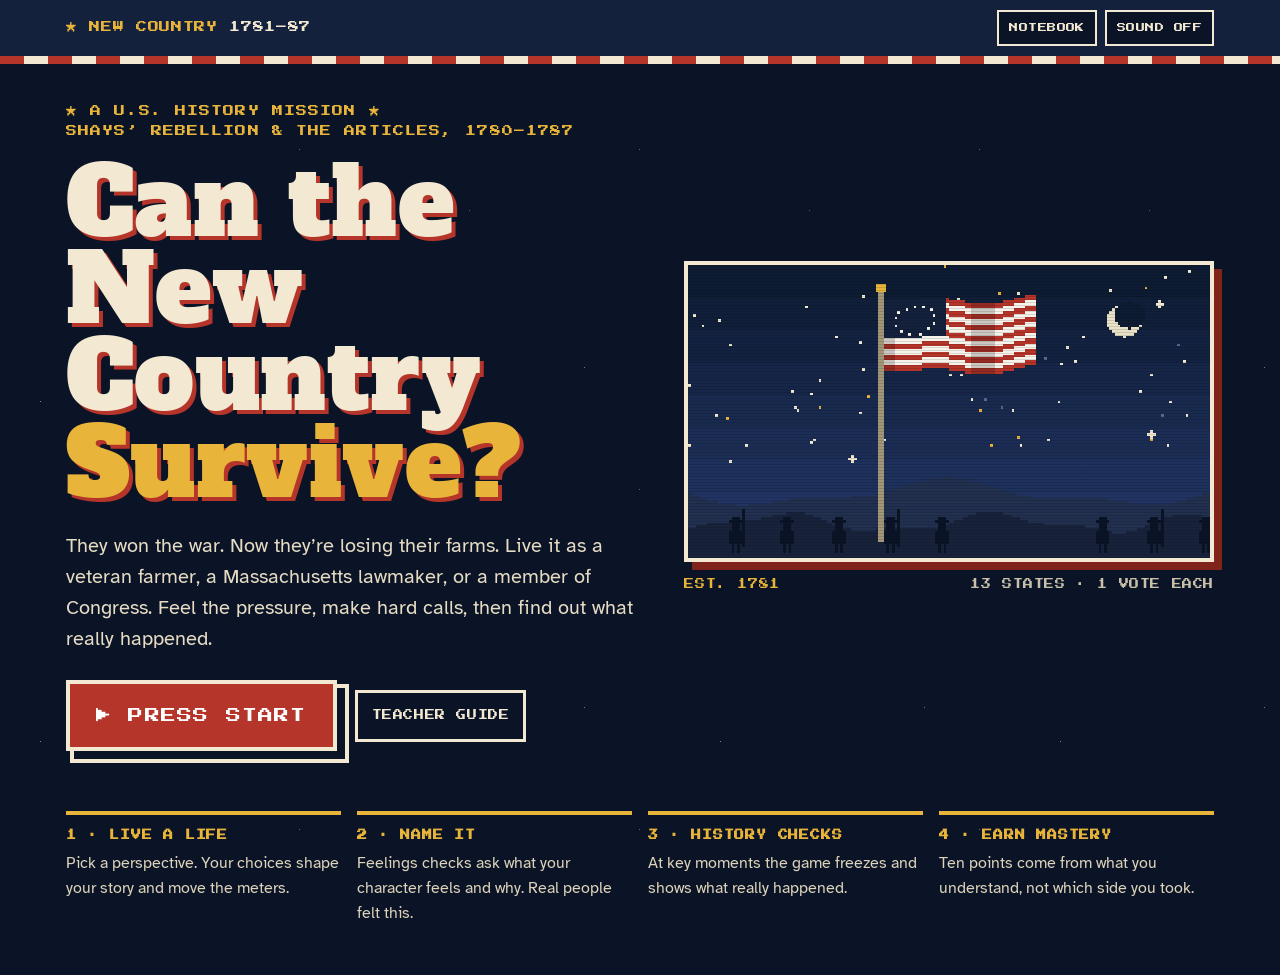
==== commit 6f6b9d96: "Adopt expanded adventure and revise narration in conversational American English" ====
--- a/adventure/index.html
+++ b/adventure/index.html
@@ -8,7 +8,7 @@
 :root{
   --ink:#0b1426; --navy:#14213d; --navy2:#1f3360; --blue:#3d6fa3;
   --red:#b5352a; --red-d:#7f231b; --gold:#e8b43a; --cream:#f3e9d2; --paper:#fbf5e6;
-  --text:#1b1a17; --muted:#5b5446; --ok:#2c6e40; --bad:#a3271d;
+  --text:#1b1a17; --sage:#3f6f55; --muted:#5b5446; --ok:#2c6e40; --bad:#a3271d;
   --f-display:'Alfa Slab One', Rockwell, 'Roboto Slab', Georgia, serif;
   --f-pixel:'Press Start 2P', ui-monospace, 'Courier New', monospace;
   --f-body:'Atkinson Hyperlegible', system-ui, -apple-system, 'Segoe UI', sans-serif;
@@ -42,9 +42,9 @@
 .meter .lbl{font-family:var(--f-pixel);font-size:9px;letter-spacing:.08em}
 .segs{display:flex;gap:2px}
 .seg{width:11px;height:14px;border:2px solid var(--cream);background:transparent}
-.meter[data-k=union] .seg.on{background:var(--cream)}
-.meter[data-k=treasury] .seg.on{background:var(--gold)}
-.meter[data-k=unrest] .seg.on{background:var(--red);border-color:#f0b0a8}
+.meter[data-k=hope] .seg.on{background:var(--gold)}
+.meter[data-k=trust] .seg.on{background:var(--cream)}
+.meter[data-k=tension] .seg.on{background:var(--red);border-color:#f0b0a8}
 .meter .num{font-family:var(--f-pixel);font-size:9px;font-variant-numeric:tabular-nums;color:#c9c0aa}
 .simtag{font-family:var(--f-pixel);font-size:8px;color:#9fa9c2;border:1px dashed #6b7898;padding:4px 6px;cursor:help;background:none}
 .hud-right{margin-left:auto;display:flex;gap:8px;align-items:center;flex-wrap:wrap}
@@ -76,6 +76,7 @@
 .badge.role{background:var(--blue);color:#fff}
 .badge.sim{background:#e3ddd0;color:var(--ink);border-style:dashed}
 .badge.int{background:var(--red);color:#fff}
+.badge.sel{background:var(--sage);color:#fff}
 .panel h2{font-family:var(--f-display);font-weight:400;font-size:clamp(1.7rem,3.2vw,2.35rem);line-height:1.05;margin:0;color:var(--navy);text-wrap:balance;outline:none}
 .body p{margin:0 0 .7em;max-width:62ch}
 .body p:last-child{margin-bottom:0}
@@ -144,7 +145,7 @@
 .start-row{display:flex;flex-wrap:wrap;gap:16px 18px;align-items:center}
 .ghost{font-family:var(--f-pixel);font-size:10px;letter-spacing:.06em;background:transparent;color:var(--cream);border:3px solid var(--cream);padding:14px 14px;min-height:52px}
 .ghost:hover{background:var(--navy2)}
-.rules{display:grid;grid-template-columns:repeat(3,minmax(0,1fr));gap:16px;margin-top:40px}
+.rules{display:grid;grid-template-columns:repeat(4,minmax(0,1fr));gap:16px;margin-top:40px}
 .rule{border-top:4px solid var(--gold);padding-top:12px}
 .rule h3{font-family:var(--f-pixel);font-size:10px;letter-spacing:.08em;color:var(--gold);margin:0 0 8px;line-height:1.6}
 .rule p{margin:0;font-size:16px;color:#ddd3bb}
@@ -189,6 +190,44 @@
 .debrief{border:3px solid var(--ink);padding:14px;background:var(--cream)}
 .debrief p{margin:0 0 8px;font-size:16px}
 pre.rep{white-space:pre-wrap;font-size:13px;background:#fff;border:2px dashed var(--ink);padding:12px;max-height:240px;overflow:auto;margin:0}
+
+/* ---------- SEL: feelings, values, journal, people ---------- */
+.feelgrid{display:grid;grid-template-columns:repeat(4,minmax(0,1fr));gap:10px}
+.ftile{display:flex;flex-direction:column;align-items:center;gap:8px;border:3px solid var(--ink);background:var(--cream);padding:12px 6px 10px;box-shadow:4px 4px 0 var(--ink);font-family:var(--f-pixel);font-size:8px;letter-spacing:.05em;color:var(--ink);min-height:44px}
+.ftile canvas{width:44px;height:44px;image-rendering:pixelated;display:block}
+.ftile:hover{background:#fff}
+.ftile[aria-pressed=true]{background:var(--sage);color:#fff}
+.ftile:active{transform:translate(4px,4px);box-shadow:none}
+.under{border:3px solid var(--sage);background:#eef4ef;padding:12px 14px;font-size:16.5px}
+.under b{display:block;font-family:var(--f-pixel);font-size:9px;letter-spacing:.06em;color:var(--sage);margin-bottom:6px;line-height:1.5}
+.valgrid{display:grid;grid-template-columns:repeat(4,minmax(0,1fr));gap:8px}
+.vtile{font-family:var(--f-pixel);font-size:8px;letter-spacing:.04em;line-height:1.5;border:3px solid var(--ink);background:var(--cream);color:var(--ink);padding:12px 6px;min-height:52px;box-shadow:3px 3px 0 var(--ink)}
+.vtile[aria-pressed=true]{background:var(--navy);color:var(--gold)}
+.vtile[disabled]{opacity:.4}
+.think{border:3px dashed var(--navy);background:#fff;padding:12px 14px;font-size:16.5px}
+.think b{display:block;font-family:var(--f-pixel);font-size:9px;letter-spacing:.06em;color:var(--navy);margin-bottom:6px}
+.panel .jr{min-height:150px;font-family:Georgia,'Times New Roman',serif;font-size:17px;line-height:1.6;background:repeating-linear-gradient(#fff 0 26px,#e7dfcc 26px 27px);padding-top:4px}
+.chk{display:flex;gap:10px;align-items:center;font-size:15.5px}
+.chk input{width:22px;height:22px;flex:none}
+.row{display:flex;flex-wrap:wrap;gap:10px}
+.dossier{display:grid;grid-template-columns:132px minmax(0,1fr);gap:16px;align-items:start}
+.dossier canvas{width:132px;height:132px;image-rendering:pixelated;border:4px solid var(--ink);box-shadow:5px 5px 0 var(--red-d);display:block}
+.dossier .cls{font-family:var(--f-pixel);font-size:9px;color:var(--red-d);letter-spacing:.05em;line-height:1.6;margin:0 0 4px}
+.dossier .nm{font-family:var(--f-display);font-size:1.9rem;line-height:1;color:var(--navy);margin:0}
+.dossier .lf{font-family:var(--f-pixel);font-size:9px;color:var(--muted);margin:6px 0 0}
+.stats{display:grid;grid-template-columns:auto minmax(0,1fr);gap:6px 14px;margin:0;font-size:15.5px}
+.stats dt{font-family:var(--f-pixel);font-size:8px;letter-spacing:.05em;color:var(--sage);padding-top:5px}
+.stats dd{margin:0}
+.people{display:grid;grid-template-columns:repeat(3,minmax(0,1fr));gap:10px}
+.pbtn{display:flex;flex-direction:column;align-items:center;gap:6px;border:3px solid var(--ink);background:#fff;padding:10px 6px;font-family:var(--f-pixel);font-size:8px;line-height:1.5;color:var(--ink);text-align:center}
+.pbtn canvas{width:64px;height:64px;image-rendering:pixelated}
+.pbtn[disabled]{background:#e8e2d4;color:#7a7262;border-style:dashed;cursor:default}
+.journey{display:flex;flex-wrap:wrap;gap:8px}
+.jchip{display:flex;align-items:center;gap:6px;border:2px solid var(--ink);background:#fff;padding:4px 8px 4px 4px;font-size:13.5px}
+.jchip canvas{width:28px;height:28px;image-rendering:pixelated}
+.jchip b{font-family:var(--f-pixel);font-size:8px}
+.sech{font-family:var(--f-pixel);font-size:10px;letter-spacing:.06em;color:var(--navy);margin:8px 0 0}
+@media (max-width:520px){.feelgrid,.valgrid{grid-template-columns:repeat(2,minmax(0,1fr))}.dossier{grid-template-columns:minmax(0,1fr)}.people{grid-template-columns:repeat(2,minmax(0,1fr))}}
 
 /* ---------- Modal / popover ---------- */
 dialog{border:4px solid var(--ink);box-shadow:0 0 0 4px var(--cream),12px 12px 0 4px var(--red-d);background:var(--paper);color:var(--text);padding:0;width:min(680px,calc(100vw - 32px));max-height:calc(100vh - 48px)}
@@ -220,7 +259,8 @@
 @media (max-width:900px){
   .screen,.title,.report{grid-template-columns:minmax(0,1fr)}
   .art{position:static}
-  .roles,.rules{grid-template-columns:minmax(0,1fr)}
+  .roles{grid-template-columns:minmax(0,1fr)}
+  .rules{grid-template-columns:repeat(2,minmax(0,1fr))}
   .cards{grid-template-columns:minmax(0,1fr)}
 }
 @media (max-width:520px){
@@ -259,7 +299,7 @@
 
 <script>
 /* =========================================================
-   DATA: glossary, notebook cards, sources
+   DATA: glossary, cards, people, sources
    ========================================================= */
 const GLOSS={
   articles:['Articles of Confederation','The first constitution of the United States. It joined the states in a confederation while leaving the states very powerful.'],
@@ -269,16 +309,19 @@
   creditor:['creditor','A person or organization that is owed money.'],
   debtor:['debtor','A person or government that owes money.'],
   tax:['tax','Money a government requires people or property owners to pay for public purposes.'],
-  requisition:['requisition','Here, a request by Congress for a state to supply its share of money or resources. A request, not an order Congress could enforce.'],
+  requisition:['requisition','Here, a request by Congress for a state to supply its share of money. A request, not an order Congress could enforce.'],
   treasury:['treasury','The government’s pool of public money.'],
+  certificate:['pay certificate','A paper IOU given to soldiers instead of cash. As it lost value, many veterans sold theirs cheap just to get by.'],
   foreclosure:['foreclosure / seizure','The legal taking or sale of property when debts are not paid.'],
   legislature:['legislature','A group with authority to make laws.'],
   militia:['militia','A military force drawn from citizens and organized under government authority.'],
   arsenal:['arsenal','A place where weapons and military supplies are stored.'],
+  regulators:['Regulators','What the protesters called themselves: people “regulating,” or setting right, a government they believed had gone wrong.'],
   rebellion:['rebellion','Organized resistance against established government authority.'],
+  amnesty:['amnesty','An official pardon for a group of people.'],
+  indictment:['indictment','A formal written charge accusing someone of a crime.'],
   amend:['amend','To formally change a governing document or law.'],
   unanimous:['unanimous','Everyone entitled to vote agrees.'],
-  ratify:['ratify','To formally approve something, especially a constitution or agreement.'],
   convention:['convention','A formal meeting of delegates called to discuss and decide on a shared issue.']
 };
 const CARDS={
@@ -287,158 +330,258 @@
   notpowerless:['NOT POWERLESS','Congress handled war, diplomacy and western lands, and passed the Northwest Ordinance (1787).'],
   unanimity:['ALL 13 OR NOTHING','Changing the Articles needed every state legislature to agree (Article XIII).'],
   jurisdiction:['WHO TAXED WHOM?','Massachusetts, not Congress, set the taxes that western farmers protested.'],
-  springfield:['JAN. 25, 1787','The attempt on the Springfield arsenal fails. State forces later break organized resistance.'],
-  reactions:['TWO REACTIONS','Knox saw danger and demanded stronger government. Jefferson, in Paris, was far calmer.'],
-  timeline:['REFORM CAME FIRST','Jay’s letter (Mar. 1786) and the Annapolis Convention (Sept. 1786) came before Springfield.'],
+  springfield:['JAN. 25, 1787','Four insurgents killed at the Springfield arsenal. The attack collapses.'],
+  merchants:['PRIVATE MONEY','Lincoln’s army was paid with loans from 125+ Boston merchants, not by Congress.'],
+  voters:['VOTERS ANSWER','1787: Hancock replaces Bowdoin. The legislature cuts taxes and pauses debt collection.'],
+  timeline:['REFORM CAME FIRST','Jay’s letter (Mar. 1786) and Annapolis (Sept. 1786) came before Springfield.'],
   article1:['ARTICLE I, SECTION 8','The Constitution gives Congress power to tax, regulate commerce, raise armies and call forth the militia.']
 };
+/* Pixel portraits are illustrations, not likenesses. */
+const PEOPLE={
+  shays:{nm:'Daniel Shays',life:'c. 1747 – 1825',cls:'VETERAN CAPTAIN · REGULATOR',look:{skin:'#e2b48c',coat:'#2f4f86',face:'#d9c79a',hat:1,hair:'#5a3b22',ep:1},
+    rows:[['ROOTS','Born in Hopkinton, Mass., to Irish immigrant parents. Worked as a landless farm laborer as a young man.'],['FAMILY','Married Abigail Gilbert in 1772. They raised six children on a farm in Shutesbury, Mass.'],['SERVICE','Bunker Hill, Saratoga, Stony Point. Promoted to captain, 5th Massachusetts Regiment, 1777.'],['ITEM','A sword from the Marquis de Lafayette (1780). Sold it to pay his debts.'],['AFTER THE WAR','Sued for debts. Never fully paid for his service.'],['FATE','Fled to Vermont. Sentenced to death, pardoned in 1788. Granted a federal pension late in life. Died poor in Sparta, N.Y., Sept. 29, 1825.']],
+    note:'Historians think powerful critics may have exaggerated his role, turning one name into the face of thousands.'},
+  sash:{nm:'Moses Sash',life:'1755 – 1827',cls:'VETERAN · FARMER · REGULATOR',look:{skin:'#5a3a24',coat:'#6a4a2e',face:'#8a6a44',hat:1,hair:'#1b130d'},
+    rows:[['ROOTS','Born in Stoughton, Mass., to a family free for at least two generations.'],['SERVICE','Enlisted 1777. Re-enlisted 1780 for three years, 7th Massachusetts, near West Point.'],['HOME','Bought land in Worthington in 1783. Town records call him “Moses Sash, black yeoman.”'],['1787','Marched on Springfield, Jan. 25. Arrested in South Hadley, Jan. 30. Indicted Apr. 9.'],['FATE','Pardoned along with nearly all participants. Received a veteran’s pension in 1820. Died in Hartford, Conn., 1827.']],
+    note:'His indictment names him one of “Shays’ Council,” a leader. He had served as a private.'},
+  hall:{nm:'Prince Hall',life:'c. 1735 – 1807',cls:'BOSTON COMMUNITY LEADER',look:{skin:'#4e3020',coat:'#22252b',face:'#22252b',hat:0,hair:'#cfcfcf',crav:1},
+    rows:[['WHO','A leader of Boston’s free Black community and founder of its African Lodge of Freemasons.'],['ACTIVISM','Petitioned the Massachusetts legislature to end slavery (1777).'],['1786','Wrote to Governor James Bowdoin offering to raise Black volunteers to help defend the state.'],['RESULT','The governor declined the offer.']],
+    note:'Like Sash, Hall claimed a place in the Revolution’s promises. They chose opposite sides of the same crisis.'},
+  lincoln:{nm:'Benjamin Lincoln',life:'1733 – 1810',cls:'GENERAL · STATE COMMANDER',look:{skin:'#e8bf98',coat:'#2f4f86',face:'#d9c79a',hat:1,hair:'#e8e8e8',ep:1},
+    rows:[['SERVICE','Continental Army general during the Revolution.'],['1787','Led the Massachusetts army against the Regulators, paid for by loans from Boston merchants.'],['PETERSHAM','Marched through a snowstorm and surprised the rebel camp, Feb. 4, 1787.']],
+    note:'His army existed because private lenders paid for it. No national army came.'},
+  knox:{nm:'Henry Knox',life:'1750 – 1806',cls:'SECRETARY AT WAR',look:{skin:'#efc6a0',coat:'#2f4f86',face:'#d9c79a',hat:0,hair:'#e8e8e8',ep:1,wide:1},
+    rows:[['BEFORE','A Boston bookseller who became Washington’s artillery chief.'],['1786','Confederation Secretary at War. Warned Washington the uprising showed the “weakness of government.”']],
+    note:'His letters helped turn a Massachusetts crisis into national alarm.'},
+  jefferson:{nm:'Thomas Jefferson',life:'1743 – 1826',cls:'U.S. MINISTER TO FRANCE',look:{skin:'#efc6a0',coat:'#6b3d2a',face:'#6b3d2a',hat:0,hair:'#b5562e',crav:1},
+    rows:[['1787','Living in Paris, reading reports months late.'],['VIEW','Wrote that “a little rebellion now and then is a good thing.”']],
+    note:'Distance can shape how frightening an event feels.'}
+};
 const SRC={
-  art2:{t:'Articles of Confederation · Article II',who:'The Continental Congress, approved by all 13 state legislatures',when:'In force March 1, 1781',ctx:'Americans had just fought a war against a distant, powerful government.',q:'“Each state retains its sovereignty, freedom, and independence, and every power, jurisdiction, and right, which is not by this confederation expressly delegated to the United States, in Congress assembled.”',ask:'Who keeps a power if the Articles don’t clearly give it to Congress?',link:'https://www.archives.gov/milestone-documents/articles-of-confederation',ln:'Full text at the National Archives'},
-  art8:{t:'Articles of Confederation · Article VIII',who:'The Continental Congress',when:'In force March 1, 1781',ctx:'How will the United States pay for war and shared expenses?',q:'“All charges of war, and all other expenses … shall be defrayed out of a common treasury, which shall be supplied by the several states … The taxes for paying that proportion shall be laid and levied by the authority and direction of the legislatures of the several states.”',ask:'Who actually collects the money?',link:'https://www.archives.gov/milestone-documents/articles-of-confederation',ln:'Full text at the National Archives'},
-  art13:{t:'Articles of Confederation · Article XIII',who:'The Continental Congress',when:'In force March 1, 1781',ctx:'What does it take to change the rules?',q:'“… nor shall any alteration at any time hereafter be made in any of them; unless such alteration be agreed to in a Congress of the United States, and be afterwards confirmed by the legislatures of every state.”',ask:'Why is “just change the rule” harder than it sounds?',link:'https://www.archives.gov/milestone-documents/articles-of-confederation',ln:'Full text at the National Archives'},
-  nwo:{t:'The Northwest Ordinance',who:'The Confederation Congress',when:'July 13, 1787',ctx:'Settlers were moving into land northwest of the Ohio River.',sum:true,q:'Summary: The ordinance set up a government for the Northwest Territory, laid out steps for territories to become equal states, protected some individual rights, and banned slavery in the territory.',ask:'What could the Confederation government accomplish?',link:'https://www.archives.gov/milestone-documents/northwest-ordinance',ln:'Read it at the National Archives'},
-  knox:{t:'Henry Knox to George Washington',who:'Henry Knox, Confederation Secretary at War',when:'October 23, 1786',to:'George Washington, at Mount Vernon',ctx:'Armed crowds are closing courts in western Massachusetts. Knox has just visited the state.',q:'“The people who are the insurgents have never paid any, or but very little taxes — But they see the weakness of government; They feel at once their own poverty, compared with the opulent, and their own force, and they are determined to make use of the latter, in order to remedy the former.”',ask:'What does Knox fear? Is his claim about taxes a neutral fact, or his interpretation?',link:'https://founders.archives.gov/?q=Knox%20Washington%2023%20October%201786',ln:'Search Founders Online for the full letter'},
-  jefferson:{t:'Thomas Jefferson to James Madison',who:'Thomas Jefferson, U.S. minister to France',when:'January 30, 1787',to:'James Madison',ctx:'Jefferson is in Paris, an ocean away, reading reports of the Massachusetts uprising.',q:'“I hold it that a little rebellion now and then is a good thing, and as necessary in the political world as storms in the physical.”',ask:'Why might Jefferson be less frightened than Knox? Does distance matter?',link:'https://founders.archives.gov/?q=Jefferson%20Madison%2030%20January%201787',ln:'Search Founders Online for the full letter'},
-  jay:{t:'John Jay to George Washington',who:'John Jay, Confederation Secretary for Foreign Affairs',when:'March 16, 1786',to:'George Washington',ctx:'Months before any court closings in Massachusetts.',q:'“… an opinion begins to prevail that a general Convention for revising the articles of Confederation would be expedient.”',ask:'What does the DATE of this letter prove about the reform timeline?',link:'https://founders.archives.gov/?q=Jay%20Washington%2016%20March%201786',ln:'Search Founders Online for the full letter'},
-  const:{t:'U.S. Constitution · Article I, Section 8',who:'The Constitutional Convention',when:'Signed September 17, 1787',ctx:'Delegates answer problems they saw under the Articles.',q:'“The Congress shall have Power To lay and collect Taxes, Duties, Imposts and Excises … To regulate Commerce with foreign Nations, and among the several States … To raise and support Armies … To provide for calling forth the Militia to execute the Laws of the Union, suppress Insurrections and repel Invasions.”',ask:'Which problems from your mission is this language trying to answer?',link:'https://www.archives.gov/founding-docs/constitution-transcript',ln:'Full text at the National Archives'}
+  art2:{t:'Articles of Confederation · Article II',btn:'ARTICLE II',who:'The Continental Congress, approved by all 13 state legislatures',when:'In force March 1, 1781',ctx:'Americans had just fought a war against a distant, powerful government.',q:'“Each state retains its sovereignty, freedom, and independence, and every power, jurisdiction, and right, which is not by this confederation expressly delegated to the United States, in Congress assembled.”',ask:'Who keeps a power if the Articles don’t clearly give it to Congress?',link:'https://www.archives.gov/milestone-documents/articles-of-confederation',ln:'Full text at the National Archives'},
+  art8:{t:'Articles of Confederation · Article VIII',btn:'ARTICLE VIII',who:'The Continental Congress',when:'In force March 1, 1781',ctx:'How will the United States pay for war and shared expenses?',q:'“All charges of war, and all other expenses … shall be defrayed out of a common treasury, which shall be supplied by the several states … The taxes for paying that proportion shall be laid and levied by the authority and direction of the legislatures of the several states.”',ask:'Who actually collects the money?',link:'https://www.archives.gov/milestone-documents/articles-of-confederation',ln:'Full text at the National Archives'},
+  art13:{t:'Articles of Confederation · Article XIII',btn:'ARTICLE XIII',who:'The Continental Congress',when:'In force March 1, 1781',ctx:'What does it take to change the rules?',q:'“… nor shall any alteration at any time hereafter be made in any of them; unless such alteration be agreed to in a Congress of the United States, and be afterwards confirmed by the legislatures of every state.”',ask:'Why is “just change the rule” harder than it sounds?',link:'https://www.archives.gov/milestone-documents/articles-of-confederation',ln:'Full text at the National Archives'},
+  nwo:{t:'The Northwest Ordinance',btn:'NORTHWEST ORDINANCE',who:'The Confederation Congress',when:'July 13, 1787',ctx:'Settlers were moving into land northwest of the Ohio River.',sum:true,q:'Summary: The ordinance set up a government for the Northwest Territory, laid out steps for territories to become equal states, protected some individual rights, and banned slavery in the territory.',ask:'What could the Confederation government accomplish?',link:'https://www.archives.gov/milestone-documents/northwest-ordinance',ln:'Read it at the National Archives'},
+  sash:{t:'Indictment of Moses Sash',btn:'SASH INDICTMENT, 1787',who:'Hampshire County court, Massachusetts',when:'April 9, 1787',ctx:'Sash was arrested in South Hadley on January 30, 1787, allegedly gathering guns.',q:'“a negro man & Labourer being a disorderly, riotous & seditious person”',extra:'Written on the back of the document: “a Captain & one of Shaises Councill.”',ask:'What words does the court use to describe Sash? What do those words leave out about who he was?',link:'https://www.worthingtonhistoricalsociety.org/wordpress/moses-sash-black-worthingtonian-of-shays-rebellion/',ln:'Worthington Historical Society on Moses Sash'},
+  knox:{t:'Henry Knox to George Washington',btn:'KNOX LETTER, 1786',who:'Henry Knox, Confederation Secretary at War',when:'October 23, 1786',to:'George Washington, at Mount Vernon',ctx:'Armed crowds are closing courts in western Massachusetts. Knox has just visited the state.',q:'“The people who are the insurgents have never paid any, or but very little taxes — But they see the weakness of government; They feel at once their own poverty, compared with the opulent, and their own force, and they are determined to make use of the latter, in order to remedy the former.”',ask:'What does Knox fear? Is his claim about taxes a neutral fact, or his interpretation?',link:'https://founders.archives.gov/?q=Knox%20Washington%2023%20October%201786',ln:'Search Founders Online for the full letter'},
+  jefferson:{t:'Thomas Jefferson to James Madison',btn:'JEFFERSON LETTER, 1787',who:'Thomas Jefferson, U.S. minister to France',when:'January 30, 1787',to:'James Madison',ctx:'Jefferson is in Paris, an ocean away, reading reports of the Massachusetts uprising.',q:'“I hold it that a little rebellion now and then is a good thing, and as necessary in the political world as storms in the physical.”',ask:'Why might Jefferson be less frightened than Knox? Does distance matter?',link:'https://founders.archives.gov/?q=Jefferson%20Madison%2030%20January%201787',ln:'Search Founders Online for the full letter'},
+  jay:{t:'John Jay to George Washington',btn:'JAY LETTER, 1786',who:'John Jay, Confederation Secretary for Foreign Affairs',when:'March 16, 1786',to:'George Washington',ctx:'Months before any court closings in Massachusetts.',q:'“… an opinion begins to prevail that a general Convention for revising the articles of Confederation would be expedient.”',ask:'What does the DATE of this letter prove about the reform timeline?',link:'https://founders.archives.gov/?q=Jay%20Washington%2016%20March%201786',ln:'Search Founders Online for the full letter'},
+  const:{t:'U.S. Constitution · Article I, Section 8',btn:'ART. I, SEC. 8',who:'The Constitutional Convention',when:'Signed September 17, 1787',ctx:'Delegates answer problems they saw under the Articles.',q:'“The Congress shall have Power To lay and collect Taxes, Duties, Imposts and Excises … To regulate Commerce with foreign Nations, and among the several States … To raise and support Armies … To provide for calling forth the Militia to execute the Laws of the Union, suppress Insurrections and repel Invasions.”',ask:'Which problems from your mission is this language trying to answer?',link:'https://www.archives.gov/founding-docs/constitution-transcript',ln:'Full text at the National Archives'}
 };
-
+const FEELS=[
+ ['angry','ANGRY','#b5352a','Anger often signals that something feels unfair. What line has been crossed for your character?'],
+ ['afraid','AFRAID','#5d6b8a','Fear shows up to protect what we care about. What is your character trying to protect?'],
+ ['betrayed','BETRAYED','#6b3d5a','Betrayal means trust was broken. Who did your character trust, and what did they expect?'],
+ ['hopeful','HOPEFUL','#c99a22','Hope keeps people working for change. What is your character’s hope pinned on?'],
+ ['proud','PROUD','#2f4f86','Pride says “I earned this.” What has your character earned that now feels threatened?'],
+ ['ashamed','ASHAMED','#7a6a52','Shame often grows from things outside our control, like debt after unpaid service. Is it really your character’s fault?'],
+ ['determined','DETERMINED','#3f6f55','Determination is energy that needs a direction. Where will your character point it?'],
+ ['torn','TORN','#8a5a2e','Feeling torn means two things you care about are pulling against each other. Can you name both?']
+];
+const VALUES=['FAMILY','FAIRNESS','SAFETY','LOYALTY','LAW & ORDER','FREEDOM','COMMUNITY','HONOR'];
+</script>
+<script>
 /* =========================================================
    STORY NODES
-   p = progress %, kind: story | deadend | cfu | sources | sort | chain
+   kind: story | deadend | cfu | feel | values | journal | sort | chain | roles
    ========================================================= */
+const talkEcho={
+  farmer:{listen:'Asa nodded slowly. “I don’t want this either.” You part as neighbors, even if you disagree. ',argue:'Asa’s face went hard. “Then I guess we’re on different sides.” ',walk:'You left Asa standing in the road. It stays with you. '},
+  state:{listen:'Lyman steadied himself. “Thank you for hearing me.” You still have a duty, but now you know a face behind the reports. ',argue:'Lyman walked out without a word. The room feels colder. ',walk:'You changed the subject. Lyman stopped asking. '},
+  congress:{listen:'The delegate softened. “If reform protects small states, Rhode Island might listen.” ',argue:'The delegate stood up. “Then we’re done talking.” ',walk:'You let the conversation drop. Nothing moved. '}
+};
+const valEcho=s=>{const v=S.lastValues;return v&&v.length?`You said you value **${v.join('** and **')}**. Keep that in mind.\n\n`:''};
+
 const N={
-C0:{p:3,year:'MARCH 1781',place:'THE THIRTEEN STATES',scene:'title',badges:['doc'],title:'The New Government',
- body:`The Revolutionary War is still underway, but the thirteen states have finally approved a plan for governing together: the [[Articles of Confederation|articles]].\n\nAmericans remember what it felt like to be ruled by a distant government. Their new system keeps **most power close to the states**. Your choices will test what happens when that system faces pressure.`,
- choices:[{l:'Begin the mission',to:'C1',go:1}]},
-C1:{p:7,year:'1781',place:'THE CHARTER',scene:'charter',badges:['doc'],title:'Why Build It This Way?',src:['art2'],card:'sovereignty',
- body:`Under the Articles, each state keeps its [[sovereignty]], freedom and independence. Congress handles shared problems like war, diplomacy and western lands, but **there is no separate national president**, and Congress depends on the states for money and enforcement.\n\nThis was not an accident. It was designed by people who feared concentrating too much power in one national government.`,
- choices:[{l:'Continue to the Power Check',to:'C2'}]},
-C2:{p:11,year:'1781–1786',place:'POWER CHECK',scene:'congress',badges:['doc'],kind:'cfu',title:'Power Check: Who Pays?',src:['art8'],
- body:`Before you enter the story, make one prediction. Congress needs money to pay national expenses, but several states don’t send what Congress requests.\n\nThis is a **knowledge check**, not a personality choice. It won’t change your character’s fate, and you can earn full mastery after feedback and retries.`,
- cfu:{key:'c2',pts:1,q:'Which statement best fits the Articles?',next:'C3',card:'requisition',flag:'learned_requisition',opts:[
+/* ---------- PROLOGUE: THE MAN ---------- */
+P0:{p:3,year:'1780',place:'HUDSON VALLEY, NEW YORK',scene:'sword',badges:['doc'],title:'The Captain’s Sword',people:['shays'],
+ body:"Captain **Daniel Shays** put years into the Revolution, fighting at Bunker Hill, Saratoga, and Stony Point. In 1780, Lafayette gives him a sword to honor his service. That sounds like a big deal—and it is. But an honor doesn't pay the bills. The army still owes Shays money. That fall, he resigns and heads home to Abigail and their children in Massachusetts.",
+ choices:[{l:'Follow him home',to:'P1',go:1}]},
+P1:{p:6,year:'1780s',place:'SHUTESBURY, MASSACHUSETTS',scene:'sword',badges:['doc','sa'],kind:'feel',title:'Selling the Sword',
+ body:"Back home, the bills don't stop just because the war did. Shays faces lawsuits over debts he can't pay. His military pay still hasn't come through in full, so he sells Lafayette's sword for cash. Other officers look down on the decision.\n\nFor Shays—and plenty of other veterans—winning independence hasn't made everyday life easier.",
+ prompt:'Put yourself in his boots. How might Shays feel as he hands over the sword?',next:'C0'},
+
+/* ---------- THE SYSTEM ---------- */
+C0:{p:9,year:'MARCH 1781',place:'THE THIRTEEN STATES',scene:'title',badges:['doc'],title:'Why Would a Hero Go Broke?',
+ body:"You fought for a new country. Now you're wondering why that country can't pay what it owes. To understand Shays's situation, start with the government's ground rules.\n\nIn 1781, all thirteen states approve the [[Articles of Confederation|articles]]. After fighting a distant king and Parliament, Americans want **most power to stay close to home, with the states**.",
+ choices:[{l:'See how it works',to:'C1'}]},
+C1:{p:12,year:'1781',place:'THE CHARTER',scene:'charter',badges:['doc'],title:'Why Build It This Way?',src:['art2'],card:'sovereignty',
+ body:"The states aren't looking to hand over the keys. Each keeps its [[sovereignty]], freedom, and independence. Congress handles shared issues like war, diplomacy, and western lands, but **there's no separate national executive president**. For money and enforcement, Congress depends heavily on the states.\n\nThat's the plan, not an oversight. Americans worry that a powerful national government could become another authority they can't control.",
+ choices:[{l:'Take the Power Check',to:'C2'}]},
+C2:{p:15,year:'1781–1786',place:'POWER CHECK',scene:'congress',badges:['doc'],kind:'cfu',title:'Power Check: Who Pays?',src:['art8'],
+ body:"Congress owes soldiers like Shays money. The problem? Several states aren't sending what Congress requests. Wanting to pay a bill and having the power to collect the money are two different things.\n\nThis is a **knowledge check**, not a judgment of your character. If you miss it, use the feedback and try again. You can still earn full mastery.",
+ cfu:{key:'c2',pts:1,q:'Which statement best fits the Articles?',next:'C3',card:'requisition',opts:[
   {l:'Congress directly taxes citizens.',to:'D-C2'},
-  {l:'Congress depends on the states to supply the treasury.',ok:1,fb:'Right. Article VIII: the common treasury is “supplied by the several states,” and state legislatures lay the taxes. Congress could only make a [[requisition]].'},
+  {l:'Congress depends on the states to supply the treasury.',ok:1,fb:'Right. Article VIII: the common treasury is “supplied by the several states,” and state legislatures lay the taxes. Congress could only make a [[requisition]]. That’s one reason soldiers went unpaid.'},
   {l:'A national president orders the states to pay.',to:'D-C2'}]}},
-'D-C2':{p:11,year:'1781–1786',place:'POWER CHECK',scene:'stop',kind:'deadend',label:'POWER CHECK',title:'That Move Doesn’t Fit the Articles',
- body:`Congress cannot simply impose a general national [[tax]] on individuals, and there is **no national president** who can order states to pay. The common [[treasury]] depends on supplies from the states.\n\nNo game over here. Go back and choose the option that matches the document.`,
+'D-C2':{p:15,year:'1781–1786',place:'POWER CHECK',scene:'stop',kind:'deadend',label:'POWER CHECK',title:'That Move Doesn’t Fit the Articles',
+ body:"That move runs into the rules. Congress can't impose a general national [[tax]] on individual people, and there's **no separate national executive president** who can order the states to pay. The common [[treasury]] relies on state contributions.\n\nYou're not out of the game. Head back and pick the option the Articles actually allow.",
  choices:[{l:'Return to the question',to:'C2',go:1}]},
-C3:{p:15,year:'1781–1787',place:'CONFEDERATION CONGRESS',scene:'congress',badges:['doc'],title:'Not Powerless',src:['nwo'],card:'notpowerless',
- body:`The Articles created real national institutions, not “no government.” Congress conducted diplomacy, handled war and peace, managed western territory, and later passed the **Northwest Ordinance**.\n\nBut big actions needed broad state agreement, and to [[amend]] the Articles every state [[legislature]] had to agree. The problem isn’t that Congress can do nothing. It’s that some powers are hard to use when states disagree.`,
- choices:[{l:'Choose your perspective',to:'R0',go:1}]},
+C3:{p:18,year:'1781–1787',place:'CONFEDERATION CONGRESS',scene:'congress',badges:['doc'],title:'Not Powerless',src:['nwo'],card:'notpowerless',
+ body:"Limited power doesn't mean no power. Congress handles diplomacy, war and peace, and western territory. It later passes the **Northwest Ordinance**, an important plan for territorial government and new states.\n\nBut major decisions need broad agreement. To [[amend]] the Articles, every state legislature has to sign off. Congress has real responsibilities; getting thirteen states on the same page can be the hard part.",
+ choices:[{l:'Choose your life',to:'R0',go:1}]},
 R0:{p:20,kind:'roles'},
 
 /* ---------- FARMER / VETERAN ---------- */
-F1:{p:26,year:'1783',place:'WESTERN MASSACHUSETTS',scene:'farm',badges:['role','doc'],title:'Home From War',
- body:`You are a fictional Revolutionary War veteran back on a small farm. Peace has not made life easy. You owe private [[debt|debt]]s, taxes are due, and hard money is scarce.\n\nNeighbors say courts can order property sold when debts go unpaid. You believed independence would protect ordinary citizens. Now you wonder what **liberty** means when your farm is at risk.`,
- choices:[{l:'Pay my taxes first, even if my debts grow',to:'F2',set:{farmer_first:'pay'}},{l:'Join neighbors preparing a petition',to:'F2',set:{farmer_first:'petition'}},{l:'Find out whether Congress can help',to:'F2',set:{farmer_first:'congress'}}]},
-F2:{p:32,year:'1786',place:'HAMPSHIRE COUNTY, MASS.',scene:'farm',badges:['role'],title:'Which Government?',
- body:`By 1786 the pressure is worse. Massachusetts needs revenue to pay its public debts, while rural families struggle with taxes and private debts.\n\nOne neighbor says, “Congress should just cancel these state taxes.” Another says the problem belongs in **Boston**, not Congress. Where do you direct your anger?`,
- choices:[{l:'Petition the Massachusetts legislature',to:'F3',set:{jurisdiction:'state'}},{l:'Ask Congress to cancel the Massachusetts taxes',to:'D-F2',retry:1},{l:'Organize with neighbors in my town',to:'F3',set:{jurisdiction:'local'}}]},
-'D-F2':{p:32,year:'1786',place:'JURISDICTION CHECK',scene:'stop',kind:'deadend',label:'JURISDICTION CHECK',title:'Wrong Government',
- body:`Congress cannot erase a tax passed by Massachusetts. Your character’s hardship is real, but **the tax policy comes from the state government**.\n\nThis distinction matters: Shays’ Rebellion grew from Massachusetts grievances, while weaknesses in the Articles shaped the larger national picture. Go back and aim at the government that controls this tax.`,
+F1:{p:24,year:'1783',place:'A HILL TOWN, WESTERN MASS.',scene:'kitchen',badges:['role','doc'],title:'Home From War',
+ body:"You're a fictional veteran returning to a small farm. **Hannah**, your wife, has kept it running while you were gone. Your three kids have grown up without you around.\n\nThe war is won, but your [[pay certificates|certificate]] are worth far less than the amount printed on them. Coins are hard to find. Taxes are due, and the storekeeper wants to be paid.",
+ choices:[{l:'Pay my taxes first, even if debts grow',to:'F1F',set:{farmer_first:'pay'},fx:{hope:-1}},{l:'Join neighbors writing a petition',to:'F1F',set:{farmer_first:'petition'},fx:{hope:1}},{l:'Ask whether Congress can help',to:'F1F',set:{farmer_first:'congress'}}]},
+F1F:{p:27,year:'1783',place:'YOUR KITCHEN',scene:'kitchen',badges:['role','sa'],kind:'feel',title:'Hannah Asks',
+ body:"After the kids fall asleep, Hannah sits down across from you. “Okay, how are you really doing?”\n\nYou could brush it off. You could also admit that coming home hasn't been what you expected. There's no right feeling to pick here. Naming it gives your character a moment to think before deciding what to do next.",
+ prompt:'Be honest. What is your character feeling right now?',next:'F2'},
+F2:{p:31,year:'1786',place:'HAMPSHIRE COUNTY, MASS.',scene:'farm',badges:['role'],title:'Which Government?',
+ body:"By 1786, things are getting tighter. Massachusetts needs to pay its war debts, and state taxes demand hard coin that many families simply don't have. Your neighbors are falling behind too.\n\n“Congress should cancel these taxes,” one says. Another points toward **Boston**: “Wrong government.” Who actually has the authority to change the tax bill?",
+ choices:[{l:'Petition the Massachusetts legislature',to:'F3',set:{jurisdiction:'state'}},{l:'Ask Congress to cancel the Massachusetts taxes',to:'D-F2',retry:1},{l:'Organize with neighbors in town',to:'F3',set:{jurisdiction:'local'}}]},
+'D-F2':{p:31,year:'1786',place:'JURISDICTION CHECK',scene:'stop',kind:'deadend',label:'JURISDICTION CHECK',title:'Wrong Government',
+ body:"You're knocking on the wrong door. Congress can't cancel a tax passed by Massachusetts. Your character's situation is serious, but **the state government sets this tax**.\n\nKeep those two levels separate: Massachusetts grievances helped drive Shays' Rebellion; the Articles shaped the broader national situation. Go back and direct your next move toward the government with the authority to act.",
  choices:[{l:'Return to the decision',to:'F2',go:1}]},
-F3:{p:38,year:'AUGUST 1786',place:'NORTHAMPTON COURT',scene:'court',badges:['role','doc'],title:'Court Day',
- body:`A county court is about to open. Farmers gather outside because court judgments can lead to debt collection and [[foreclosure]].\n\nSome want to petition peacefully. Others want to stop the court from meeting at all. You recognize men who served in the Revolution. Their argument is powerful: how can a republic be legitimate if people believe it ignores their suffering?`,
- choices:[{l:'Join the peaceful petition',to:'F4',set:{protest:'petition'}},{l:'Help stop the court from sitting',to:'F4',set:{protest:'court_block'},fx:{unrest:1}},{l:'Go home',to:'F4',set:{protest:'withdraw'}}]},
-F4:{p:44,year:'FALL 1786',place:'WESTERN MASSACHUSETTS',scene:'court',badges:['role','sim'],title:'Consequences',
- body:s=>({petition:'You stood with the petitioners. ',court_block:'You helped keep the court from sitting. ',withdraw:'You went home. '}[s.flags.protest]||'')+`Petitions keep channels open but guarantee nothing. Blocking a court delays lawsuits but challenges the state’s authority. Staying home avoids arrest, yet the debt crisis doesn’t disappear.\n\nThe movement is organizing across western Massachusetts. You hear the name **Daniel Shays**, a former Continental Army captain, more often.`,
- choices:[{l:'Keep pushing for peaceful reform',to:'F5'},{l:'Join the armed organizers',to:'F5',fx:{unrest:1}},{l:'Step back from the movement',to:'F5'}]},
-F5:{p:50,year:'LATE 1786',place:'WESTERN MASSACHUSETTS',scene:'arsenal',badges:['role'],title:'A Line to Cross',
- body:`Armed groups are now part of the confrontation. You’re asked to join men preparing to move toward **Springfield**, where weapons are stored at the federal [[arsenal]].\n\nThis is not a “good person / bad person” test. The game records your strategy, then returns you to what actually happened.`,
- choices:[{l:'March toward Springfield',to:'F6',set:{final:'armed'},fx:{unrest:1}},{l:'Refuse arms, keep demanding reform',to:'F6',set:{final:'nonviolent'}},{l:'Withdraw completely',to:'F6',set:{final:'withdraw'}}]},
-F6:{p:56,year:'JANUARY 1787',place:'NEAR SPRINGFIELD',scene:'arsenal',badges:['doc'],title:'Toward Springfield',crisis:1,
- body:`The march on the Springfield arsenal has become the turning point. Whatever you chose, Daniel Shays and other insurgents approach the arsenal. Its weapons could strengthen their movement, but state [[militia]] forces are waiting.\n\nThe screen pauses before the clash. Next is a **History Check**: from here on, player choices can’t change the outcome.`,
+F3:{p:35,year:'SUMMER 1786',place:'YOUR KITCHEN',scene:'kitchen',badges:['role','rs'],title:'The Notice',
+ body:"The storekeeper has taken you to court over your [[debt]]. A notice arrives at home. If you can't pay, a court can order property sold—your cow, tools, or land. Debtors can also face jail.\n\nTwelve-year-old Ruth asks, “Are we going to lose the house?” Hannah looks at you. You don't have an easy answer, but you still have to answer.",
+ choices:[{l:'Be honest with Ruth, without scaring her',to:'F4',set:{kids:'truth'},fx:{trust:1}},{l:'Keep the worry to myself',to:'F4',set:{kids:'hide'},fx:{hope:-1}},{l:'Say “We’ll ask the neighbors for help”',to:'F4',set:{kids:'help'},fx:{hope:1}}]},
+F4:{p:39,year:'AUGUST 29, 1786',place:'NORTHAMPTON COURTHOUSE',scene:'court',badges:['role','doc'],title:'Court Day',
+ body:"Farmers crowd the Northampton courthouse. Many fought in the Revolution. They call themselves [[Regulators|regulators]] because they believe they're setting a broken government right.\n\nIn this role-play, you spot **Daniel Shays**, the officer who sold his sword. Some people want to petition. Others want to stop the court from hearing cases. You're standing among neighbors—and a decision you can't avoid.",
+ choices:[{l:'Join the peaceful petition',to:'F5',set:{protest:'petition'}},{l:'Help stop the court from sitting',to:'F5',set:{protest:'court_block'},fx:{tension:1,hope:1}},{l:'Go home to my family',to:'F5',set:{protest:'withdraw'},fx:{hope:-1}}]},
+F5:{p:43,year:'FALL 1786',place:'THE ROAD HOME',scene:'farm',badges:['role','rs'],title:'Your Neighbor Asa',
+ body:s=>({petition:'You chose to petition. Other Regulators still prevented the Northampton court from sitting. ',court_block:'You joined the crowd that kept the Northampton court from sitting. ',withdraw:'You went home. Other Regulators still prevented the Northampton court from sitting. '}[s.flags.protest]||'')+"**Asa Porter**, your fictional neighbor, lives a mile down the road. You helped plow his field when he broke his arm. Now he's joined the county militia.\n\n“If the courts close again,” he tells you, “I might be ordered to stop you.” He's still your neighbor, but you may end up on opposite sides. What do you say?",
+ choices:[{l:'Hear Asa out before I respond',to:'F6',set:{talk:'listen'},fx:{trust:1,tension:-1}},{l:'Tell Asa he’s letting his neighbors down',to:'F6',set:{talk:'argue'},fx:{tension:1}},{l:'Walk away without a word',to:'F6',set:{talk:'walk'},fx:{hope:-1}}]},
+F6:{p:47,year:'JANUARY 1787',place:'WESTERN MASSACHUSETTS',scene:'arsenal',badges:['role','dm'],kind:'values',title:'Stop. Think. Choose.',
+ body:s=>talkEcho.farmer[s.flags.talk]+"Armed Regulators are preparing to march on the federal [[arsenal]] at Springfield. Before you decide whether to go, slow down. Who could be affected—Hannah, Ruth, Asa, the people you served with?\n\n**Choose two values** that matter most to your character. This doesn't tell you which choice is right. It helps you explain why you'd make it.",next:'F7'},
+F7:{p:51,year:'JANUARY 1787',place:'WESTERN MASSACHUSETTS',scene:'arsenal',badges:['role'],title:'A Line to Cross',
+ body:s=>valEcho(s)+"Men are gathering muskets. You can march with them, keep pushing for reform without taking up arms, or step back from the movement. Every option comes with a cost.\n\nThere's no “good person / bad person” score here. Your choice shapes your character's experience. The **History Check** will show what happened, regardless of which path you choose.",
+ choices:[{l:'March toward Springfield',to:'F8',set:{final:'armed'},fx:{tension:1}},{l:'Refuse arms, keep demanding reform',to:'F8',set:{final:'nonviolent'}},{l:'Step away for my family',to:'F8',set:{final:'withdraw'},fx:{hope:-1}}]},
+F8:{p:55,year:'JANUARY 24, 1787',place:'BY CANDLELIGHT',scene:'kitchen',badges:['role','sa'],kind:'journal',title:'A Letter to Hannah',
+ body:"It's the night before Springfield, and sleep isn't happening. Whatever you decided, you keep thinking about Hannah and the kids.\n\nIn this fictional scene, you put your thoughts on paper. You don't need a perfect speech. Tell Hannah what you're choosing, what worries you, and what you hope she understands.",
+ prompt:'Write 2–4 sentences to Hannah as your character. What do you want her to know?',next:'F9'},
+F9:{p:58,year:'JANUARY 25, 1787',place:'NEAR SPRINGFIELD',scene:'arsenal',badges:['doc'],title:'Toward Springfield',crisis:1,
+ body:"Snow covers the road. Whatever you chose for your character, Daniel Shays and other Regulators approach Springfield's arsenal. Its weapons could strengthen their movement. State [[militia]] forces are waiting to defend it.\n\nThe role-play pauses before the clash. Next comes a **History Check**: your choices can change your perspective, but they can't change the documented outcome.",
  choices:[{l:'See what actually happened',to:'H1',go:1}]},
 
 /* ---------- STATE LEADER ---------- */
-S1:{p:26,year:'1786',place:'BOSTON',scene:'statehouse',badges:['role','doc'],title:'The Treasury Problem',
- body:`You are a fictional member of the Massachusetts [[legislature]]. The state owes heavy Revolutionary War debts and needs revenue. Creditors expect payment, but rural residents say taxes and court costs are crushing them.\n\nLower taxes ease hardship but cut revenue. Strict collection steadies the budget but deepens anger. Choose your first response.`,
- choices:[{l:'Favor tax relief',to:'S2',set:{fiscal:'relief'},fx:{unrest:-1}},{l:'Defend current collection',to:'S2',set:{fiscal:'strict'},fx:{unrest:1}},{l:'Seek a compromise',to:'S2',set:{fiscal:'mixed'}}]},
-S2:{p:32,year:'SUMMER 1786',place:'BOSTON',scene:'statehouse',badges:['role','sim'],title:'Petitions Arrive',
- body:`Petitions and county conventions report grievances from western towns. Some demand tax relief and lower court costs. Others warn that government can’t function if people refuse lawful payments.\n\nThe Unrest meter tracks simulated pressure. **It does not grade your morality.** Your reasoning matters more than a “good-looking” meter.`,
- choices:[{l:'Support immediate relief',to:'S3',fx:{unrest:-1}},{l:'Keep the existing fiscal program',to:'S3',fx:{unrest:1}},{l:'Offer a mixed response',to:'S3'}]},
-S3:{p:38,year:'FALL 1786',place:'BOSTON',scene:'court',badges:['role','doc'],title:'Courts Are Closing',
- body:`News arrives that protesters have surrounded courts and stopped proceedings. Courts are part of **state** government, so this challenges state authority.\n\nOne colleague wants to ask the Confederation Congress to cancel Massachusetts taxes. Another wants [[militia]] forces now. A third wants negotiation plus limited relief.`,
- choices:[{l:'Ask Congress to cancel Massachusetts taxes',to:'D-S3',retry:1},{l:'Prepare the militia',to:'S4',set:{response:'force'},fx:{unrest:1}},{l:'Negotiate and offer limited relief',to:'S4',set:{response:'mixed'}}]},
-'D-S3':{p:38,year:'FALL 1786',place:'AUTHORITY CHECK',scene:'stop',kind:'deadend',label:'AUTHORITY CHECK',title:'This One Is Yours',
- body:`You are responsible for a Massachusetts crisis. The Confederation Congress **cannot cancel your state’s taxes or take over its courts**.\n\nAsking Congress for cooperation is possible. Handing your state’s tax decisions to Congress is not. Go back and choose with state authority in mind.`,
+S1:{p:24,year:'1786',place:'BOSTON',scene:'statehouse',badges:['role','doc'],title:'The Treasury Problem',
+ body:"You're a fictional member of the Massachusetts [[legislature]], and the budget is a problem you can't put off. The state owes war debts. Its [[creditor]]s expect payment in coin.\n\nRural families say taxes and court costs are pushing them over the edge. Cut taxes, and revenue falls. Collect aggressively, and anger grows. How do you start handling that tradeoff?",
+ choices:[{l:'Favor tax relief',to:'S2',set:{fiscal:'relief'},fx:{tension:-1,hope:1}},{l:'Defend current collection',to:'S2',set:{fiscal:'strict'},fx:{tension:1}},{l:'Seek a compromise',to:'S2',set:{fiscal:'mixed'}}]},
+S2:{p:28,year:'SUMMER 1786',place:'BOSTON',scene:'charter',badges:['role','so'],title:'The Widow’s Petition',
+ body:"A widow's petition lands on your desk. Her husband died in the war, and the tax collector took her only cow. She's asking for **more time to pay**, not a handout.\n\nShe's fictional, but struggling families really did petition the legislature. Many demands went unanswered. Meanwhile, the state's lenders want their money. Whose needs do you address first?",
+ choices:[{l:'Push for relief for families like hers',to:'S2F',set:{petition:'relief'},fx:{tension:-1,trust:1}},{l:'Keep the current program',to:'S2F',set:{petition:'strict'},fx:{tension:1,trust:-1}},{l:'Offer extra time, but no tax cut',to:'S2F',set:{petition:'mixed'}}]},
+S2F:{p:31,year:'SUMMER 1786',place:'BOSTON',scene:'charter',badges:['role','sa'],kind:'feel',title:'Reading Her Petition',
+ body:"You set the petition down, but it stays with you. It's one thing to debate revenue. It's another to picture the family behind the bill.\n\nWhat is your character feeling? Name it without grading it. Then think about how that feeling might influence your next decision—and what else you still need to consider.",
+ prompt:'As you set down her petition, what does your character feel?',next:'S3'},
+S3:{p:35,year:'FALL 1786',place:'BOSTON',scene:'court',badges:['role','doc'],title:'Courts Are Closing',
+ body:"Reports arrive: armed [[Regulators|regulators]] have surrounded courts and stopped proceedings. These are **state** courts, so the challenge lands on your government's desk.\n\nOne colleague wants Congress to cancel Massachusetts taxes. Another wants the [[militia]] ready immediately. A third wants talks and limited relief. What can your government actually do—and what are you prepared to try?",
+ choices:[{l:'Ask Congress to cancel Massachusetts taxes',to:'D-S3',retry:1},{l:'Prepare the militia',to:'S4',set:{response:'force'},fx:{tension:1}},{l:'Negotiate and offer limited relief',to:'S4',set:{response:'mixed'}}]},
+'D-S3':{p:35,year:'FALL 1786',place:'AUTHORITY CHECK',scene:'stop',kind:'deadend',label:'AUTHORITY CHECK',title:'This One Is Yours',
+ body:"This problem is on Massachusetts's desk. Congress **can't cancel your state's taxes or take over its courts**.\n\nYou can ask for cooperation on shared concerns. You can't hand Congress a state power it doesn't possess. Head back and choose a response that fits the authority your government actually has.",
  choices:[{l:'Return to the decision',to:'S3',go:1}]},
-S4:{p:44,year:'WINTER 1786',place:'BOSTON',scene:'statehouse',badges:['role','doc'],title:'Order and Legitimacy',
- body:`History keeps moving. Massachusetts officials treat the court closures and armed organizing as a serious threat. The state prepares military force while arguments continue over taxes, debt and representation.\n\nTroops and supplies cost money. That exposes the difference between **a state acting inside its own borders** and Congress trying to gather national resources.`,
- choices:[{l:'Prioritize force',to:'S5'},{l:'Seek negotiation',to:'S5'},{l:'Prepare force, keep talks open',to:'S5'}]},
-S5:{p:50,year:'JANUARY 1787',place:'BOSTON',scene:'statehouse',badges:['role','sim'],title:'How Do You Respond?',
- body:`The confrontation is moving toward Springfield. Choose your priority: deterrence through armed force, negotiation and concessions, or a mixed strategy. **None guarantees peace.**\n\nYour choice moves the Unrest meter one point in the simulation. It does not rewrite what happened.`,
- choices:[{l:'Force',to:'S6',set:{response:'force'},fx:{unrest:1}},{l:'Negotiation',to:'S6',set:{response:'negotiation'},fx:{unrest:-1}},{l:'Mixed strategy',to:'S6',set:{response:'mixed'}}]},
-S6:{p:56,year:'JANUARY 1787',place:'SPRINGFIELD',scene:'arsenal',badges:['doc'],title:'Defend the Arsenal',crisis:1,
- body:`State [[militia]] forces are positioned to defend the federal [[arsenal]] at Springfield. Massachusetts can act through its own government, yet national leaders are watching what the Confederation can and can’t do.\n\nThe simulation stops before the clash. The next screen fixes the historical outcome.`,
+S4:{p:39,year:'NOVEMBER 1786',place:'THE STATE HOUSE',scene:'statehouse',badges:['role','rs'],title:'Your Colleague’s Brother',
+ body:"Your fictional colleague, **Representative Lyman**, pulls you aside. His younger brother joined the Regulators. “He's not trying to destroy the country,” Lyman says. “He's drowning in debt.”\n\nThe governor wants a firm response. Lyman wants you to see a person, not just a threat. Hearing him out doesn't settle the policy question—but how do you respond to him?",
+ choices:[{l:'Hear Lyman out. Ask about his brother.',to:'S5',set:{talk:'listen'},fx:{trust:1,tension:-1}},{l:'Say the law has to apply to everyone',to:'S5',set:{talk:'argue'},fx:{tension:1}},{l:'Change the subject',to:'S5',set:{talk:'walk'},fx:{trust:-1}}]},
+S5:{p:43,year:'NOVEMBER 1786',place:'BOSTON',scene:'statehouse',badges:['role','doc','dm'],kind:'values',title:'Stop. Think. Choose.',
+ body:s=>talkEcho.state[s.flags.talk]+"Another development: **Prince Hall**, a leader in Boston's free Black community, has offered to raise volunteers to defend the state. Governor Bowdoin declines.\n\nThe crisis doesn't split everyone neatly into the same two camps. Before your next decision, **choose two values** your character wants to uphold. What will you protect, and what might your choice put at risk?",next:'S6',people:['hall']},
+S6:{p:47,year:'JANUARY 1787',place:'BOSTON',scene:'statehouse',badges:['role','sim'],title:'How Do You Respond?',
+ body:s=>valEcho(s)+"The Regulators are heading toward Springfield. You can prioritize armed force, negotiations and concessions, or a combination. **None guarantees peace.**\n\nMake the case for your approach. Your choice affects the simulation's Hope, Trust, and Tension indicators—not your academic score. At the History Check, you'll see what Massachusetts officials and the Regulators actually did.",
+ choices:[{l:'Force',to:'S7',set:{response:'force'},fx:{tension:1}},{l:'Negotiation',to:'S7',set:{response:'negotiation'},fx:{tension:-1,trust:1}},{l:'Mixed strategy',to:'S7',set:{response:'mixed'}}]},
+S7:{p:53,year:'JANUARY 1787',place:'LATE NIGHT IN BOSTON',scene:'charter',badges:['role','sa'],kind:'journal',title:'What Keeps You Up',
+ body:"The decision is made, but your mind hasn't settled down. At home, the candle burns low. You think about the widow, Lyman's brother, the lenders, and the people depending on the government to keep order.\n\nWrite as your character. What still bothers you? What do you owe the people whose lives this decision could change?",
+ prompt:'Write a diary entry as your character: what keeps you up tonight, and what do you owe the people out west?',next:'S8'},
+S8:{p:58,year:'JANUARY 25, 1787',place:'SPRINGFIELD',scene:'arsenal',badges:['doc'],title:'Defend the Arsenal',crisis:1,
+ body:"State [[militia]] forces are ready to defend Springfield's federal [[arsenal]]. Some people on opposing sides fought for the same independence. Now they disagree over what that independence should mean.\n\nThe simulation pauses before the confrontation. You're about to leave the fictional decision-making behind and examine the documented event.",
  choices:[{l:'See what actually happened',to:'H1',go:1}]},
 
 /* ---------- CONFEDERATION CONGRESS ---------- */
-G1:{p:26,year:'1785',place:'CONGRESS · NEW YORK CITY',scene:'congress',badges:['role','doc'],title:'Congress Asks',
- body:`You represent one state, and **each state has one vote**. National expenses remain, but the common [[treasury]] depends on money supplied by the states, and some send less than Congress requests.\n\nSoldiers, creditors and foreign governments still expect to be paid. What do you try first?`,
- choices:[{l:'Request state contributions again',to:'G2',set:{strategy:'requisition'},fx:{treasury:1}},{l:'Propose changing the system',to:'G2',set:{strategy:'reform'}},{l:'Delay and hope it resolves',to:'G2',set:{strategy:'dismiss'},fx:{treasury:-1}}]},
-G2:{p:32,year:'1786',place:'CONGRESS · NEW YORK CITY',scene:'congress',badges:['role','doc'],title:'Just Tax Them?',src:['art8','art13'],
- body:`A delegate proposes a simple fix: “Let Congress collect a national tax directly.”\n\nIt sounds efficient, but the Articles give Congress **no independent general taxing power**. Shared costs are supplied through the states, and changing the Articles requires [[unanimous]] approval of the state legislatures. One option below hits a constitutional wall.`,
- choices:[{l:'Pass a national tax anyway',to:'D-G2',set:{direct_tax:true},retry:1},{l:'Seek an amendment',to:'G3',card:'unanimity'},{l:'Keep requisitioning the states',to:'G3',set:{learned_requisition:true}}]},
-'D-G2':{p:32,year:'1786',place:'CONSTITUTIONAL CHECK',scene:'stop',kind:'deadend',label:'CONSTITUTIONAL DEAD END',title:'A Vote Isn’t a Power',
- body:`Your tax bill can’t become a valid national tax just because Congress votes for it. Under the Articles, shared expenses are supplied **through the states**. To change the Articles themselves, **every** state legislature must agree.\n\nYou’ve found the difference between wanting a policy and having the legal authority to enact it.`,
- choices:[{l:'Return and choose a real option',to:'G2',go:1}],card:'unanimity'},
-G3:{p:38,year:'SEPTEMBER 1786',place:'ANNAPOLIS, MARYLAND',scene:'congress',badges:['role','doc'],title:'Reform Before Rebellion',
- body:`Money isn’t the only problem. States chase their own trade interests, and Congress lacks the broad commerce power the Constitution would later grant.\n\nDelegates meet at **Annapolis** to discuss trade and call for a broader [[convention]]. Note the timeline: pressure to revise the Confederation exists **before** Shays’ Rebellion reaches its climax.`,
- choices:[{l:'Support a broader convention',to:'G4',set:{reform:true}},{l:'Wait and see',to:'G4'},{l:'Oppose expanding national power',to:'G4',set:{reform:false}}]},
-G4:{p:44,year:'FALL 1786',place:'CONGRESS · NEW YORK CITY',scene:'congress',badges:['role','sim'],title:'News From Massachusetts',
- body:`Reports describe courts being closed and armed resistance spreading. Congress can discuss national security and call on the states, but **dependable money and troops are hard to assemble**.\n\nYour choice sets a simulation flag. It cannot create powers the Articles don’t grant.`,
- choices:[{l:'Request support from the states',to:'G5',fx:{union:1}},{l:'Push harder for structural reform',to:'G5',set:{strategy:'reform'}},{l:'Treat it as Massachusetts’s problem',to:'G5',fx:{union:-1}}]},
-G5:{p:50,year:'WINTER 1786',place:'CONGRESS · NEW YORK CITY',scene:'congress',badges:['doc'],kind:'cfu',title:'Power vs. Capacity',
- body:`The Springfield crisis sharpens the question. **Being allowed to act is not the same as having money, troops and compliance.**\n\nAvoid the shortcut “Congress could do nothing.” The more accurate lesson is about capacity.`,
- cfu:{key:'g5',pts:0,q:'Which statement is most accurate?',next:'G6',opts:[
-  {l:'Congress legally did not exist.',fb:'Congress existed and held real powers over war, diplomacy and western lands.'},
-  {l:'Congress had real powers but depended heavily on state resources.',ok:1,fb:'Yes. Congress could authorize, request and coordinate, but money and troops mostly came through the states.'},
-  {l:'A national president commanded the response.',fb:'The Articles created no national president.'}]}},
-G6:{p:56,year:'JANUARY 1787',place:'CONGRESS · NEW YORK CITY',scene:'arsenal',badges:['doc'],title:'Springfield News',crisis:1,
- body:`News reaches Congress that insurgents are moving toward the federal [[arsenal]] at Springfield. Local grievances, armed resistance, public debt and doubts about the Confederation have collided.\n\nYour path now merges with the farmer and state leader paths. The next screen fixes the historical outcome.`,
+G1:{p:24,year:'1785',place:'CONGRESS · NEW YORK CITY',scene:'congress',badges:['role','doc'],title:'Congress Asks',
+ body:"You represent one state in Congress, and **each state gets one vote**. Congress owes soldiers, lenders, and foreign governments. The [[treasury]] depends heavily on state contributions, but many states send less than requested.\n\nThe bills are real. So are the limits on your authority. What's your first move: request more support, push for reform, or hold off?",
+ choices:[{l:'Request state contributions again',to:'G2',set:{strategy:'requisition'}},{l:'Propose changing the system',to:'G2',set:{strategy:'reform'}},{l:'Hold off and hope things improve',to:'G2',set:{strategy:'dismiss'},fx:{trust:-1}}]},
+G2:{p:28,year:'1786',place:'CONGRESS · NEW YORK CITY',scene:'charter',badges:['role','so'],title:'A Letter From a Soldier',
+ body:"A fictional veteran writes that he served five years, then sold his [[pay certificates|certificate]] cheaply to keep his family fed. Now he's facing debtors' jail.\n\n“I gave years of my life to this country,” he writes. “What do I tell my family now?”\n\nCongress has almost no money. You can write back, but you can't guarantee the payment he needs.",
+ choices:[{l:'Write back honestly: Congress can’t pay yet',to:'G2F',set:{letter:'honest'},fx:{trust:1}},{l:'Promise payment you can’t guarantee',to:'G2F',set:{letter:'promise'},fx:{hope:1,trust:-1}},{l:'Set the letter aside',to:'G2F',set:{letter:'ignore'},fx:{hope:-1}}]},
+G2F:{p:31,year:'1786',place:'CONGRESS · NEW YORK CITY',scene:'charter',badges:['role','sa'],kind:'feel',title:'Holding His Letter',
+ body:"You can debate national finances all day. This letter makes those numbers personal. Someone who served the country is asking what its promises are worth.\n\nWhat does your character feel while reading it? There's no graded answer. Notice the feeling, then consider what you can honestly promise—and what your government has the power to deliver.",
+ prompt:'Holding his letter, what does your character feel?',next:'G3'},
+G3:{p:35,year:'1786',place:'CONGRESS · NEW YORK CITY',scene:'congress',badges:['role','doc'],title:'Just Tax Them?',src:['art8','art13'],
+ body:"A delegate has an idea: “Why don't we collect a national tax and pay the soldiers?” It sounds straightforward. The legal problem isn't.\n\nThe Articles give Congress **no independent general taxing power**. Shared expenses depend on states, and an amendment needs every state [[legislature]] to agree: [[unanimous]] approval. Which move is actually available to you?",
+ choices:[{l:'Pass a national tax anyway',to:'D-G3',set:{direct_tax:true},retry:1},{l:'Seek an amendment',to:'G4',card:'unanimity'},{l:'Keep requesting money from the states',to:'G4'}]},
+'D-G3':{p:35,year:'1786',place:'CONSTITUTIONAL CHECK',scene:'stop',kind:'deadend',label:'CONSTITUTIONAL DEAD END',title:'A Vote Isn’t a Power',card:'unanimity',
+ body:"Passing a bill doesn't magically give Congress the power behind it. Under the Articles, common expenses are funded **through the states**. Changing that arrangement requires **every state legislature** to approve an amendment.\n\nYou've hit the gap between wanting a policy and having the authority to carry it out. Go back and choose a move the Articles permit.",
+ choices:[{l:'Return and choose a real option',to:'G3',go:1}]},
+G4:{p:39,year:'SEPTEMBER 1786',place:'ANNAPOLIS, MARYLAND',scene:'congress',badges:['role','doc'],title:'Reform Before Rebellion',
+ body:"The states are clashing over trade too. Congress lacks the broad interstate commerce power the Constitution will later grant. Delegates meet at **Annapolis** and call for a wider [[convention]].\n\nCheck the date: **September 1786**. Efforts to reform the Confederation are already underway before the Springfield confrontation. The rebellion won't start this debate from scratch.",
+ choices:[{l:'Support a broader convention',to:'G5',set:{reform:true}},{l:'Wait and see',to:'G5'},{l:'Oppose expanding national power',to:'G5',set:{reform:false}}]},
+G5:{p:43,year:'FALL 1786',place:'CONGRESS · NEW YORK CITY',scene:'congress',badges:['role','rs'],title:'The Delegate Who Disagrees',
+ body:"A fictional Rhode Island delegate challenges your reform proposal. His state rejected a national import-tax plan in 1782. “We fought a distant government that taxed us,” he says. “Why build another one?”\n\nYou're focused on unpaid bills. He's focused on protecting state authority. You disagree, but his concern isn't random. How do you keep this conversation moving?",
+ choices:[{l:'Ask what protections his state needs',to:'G6',set:{talk:'listen'},fx:{trust:1,tension:-1}},{l:'Tell him his state is blocking everyone else',to:'G6',set:{talk:'argue'},fx:{tension:1}},{l:'Drop it and move on',to:'G6',set:{talk:'walk'}}]},
+G6:{p:47,year:'WINTER 1786',place:'CONGRESS · NEW YORK CITY',scene:'congress',badges:['role','doc','dm'],kind:'values',title:'Stop. Think. Choose.',
+ body:s=>talkEcho.congress[s.flags.talk]+"Reports describe closed courts and armed resistance in Massachusetts. Congress authorizes new troops, officially for the western frontier, but funding still depends heavily on states. Few soldiers are raised.\n\nThere's a difference between **authorizing action and having the resources to follow through**. Before you choose a response, select two values your character wants to keep in view.",next:'G7'},
+G7:{p:51,year:'WINTER 1786',place:'CONGRESS · NEW YORK CITY',scene:'congress',badges:['role','sim'],title:'What Do You Push For?',
+ body:s=>valEcho(s)+"Congress can debate, request support, and coordinate. But a vote doesn't produce money or troops when the necessary resources don't arrive.\n\nWhat do you push for now: state support, structural reform, or leaving the dispute primarily to Massachusetts? Your choice sets your character's strategy. It doesn't give Congress powers the Articles haven't granted.",
+ choices:[{l:'Ask the states for support',to:'G8',set:{push:'states'},fx:{trust:1}},{l:'Push harder for structural reform',to:'G8',set:{push:'reform'}},{l:'Leave it primarily to Massachusetts',to:'G8',set:{push:'none'},fx:{trust:-1}}]},
+G8:{p:55,year:'JANUARY 1787',place:'YOUR BOARDING HOUSE',scene:'charter',badges:['role','sa'],kind:'journal',title:'Writing Back',
+ body:"The veteran's letter is still on your desk. Earlier, you chose how to respond. Now you have a clearer picture of Congress's limits.\n\nWrite back as your character. Be direct about what you can do, what you can't promise, and what you think needs to change. He deserves more than “we're working on it.”",
+ prompt:'Write 2–4 sentences back to the soldier. What can you honestly tell him?',next:'G9'},
+G9:{p:58,year:'JANUARY 1787',place:'CONGRESS · NEW YORK CITY',scene:'arsenal',badges:['doc'],title:'Springfield News',crisis:1,
+ body:"News reaches Congress: Regulators are approaching Springfield's federal [[arsenal]]. Unpaid veterans, Massachusetts grievances, and concerns about national capacity are now part of the same political conversation—but they aren't all the same problem.\n\nYour path joins the farmer's and state leader's paths here. The next screens separate immediate causes, documented events, and the arguments people made afterward.",
  choices:[{l:'See what actually happened',to:'H1',go:1}]},
 
 /* ---------- HISTORY CONVERGENCE ---------- */
 H1:{p:62,year:'1786–1787',place:'HISTORY CHECK',scene:'check',badges:['doc'],kind:'cfu',check:1,title:'What Actually Caused It?',card:'jurisdiction',
- body:`Shays’ Rebellion was not caused simply by “the Articles being weak.” Its direct causes were in **Massachusetts**: heavy taxation, [[debt]], court costs, scarce money and postwar hardship.\n\nThe Articles matter because they shaped the national system and the response to the crisis. Keep two arrows in mind:\n**Massachusetts grievances → rebellion.**\n**Confederation weaknesses + rebellion → stronger arguments for reform.**`,
- cfu:{key:'h1',pts:2,q:'Which explanation is strongest?',next:'H2',opts:[
+ body:"Don't pin the whole rebellion on “weak Articles.” The immediate causes were in **Massachusetts**: heavy taxes, [[debt]], court costs, scarce coin, and postwar hardship.\n\nThe Articles matter to the national context and the response. Keep both connections straight:\n**Massachusetts grievances → rebellion.**\n**Confederation weaknesses + rebellion → stronger arguments for national reform.**\nSame crisis. Different causal questions.",
+ cfu:{key:'h1',pts:1,q:'Which explanation is strongest?',next:'H2',opts:[
   {l:'The Articles directly created the Massachusetts tax crisis.',fb:'Massachusetts, not Congress, set those taxes. The Articles shaped the national context, not the state tax bill.'},
   {l:'Massachusetts grievances drove the rebellion; Confederation weaknesses shaped why it mattered nationally.',ok:1,fb:'Exactly. Two different causal questions, two different answers.'},
-  {l:'Britain secretly ordered the rebellion.',fb:'No evidence supports this. The grievances were local: taxes, debt, courts and scarce money.'}]}},
-H2:{p:68,year:'JANUARY 25, 1787',place:'SPRINGFIELD ARSENAL',scene:'arsenal',badges:['doc'],check:1,title:'Springfield',card:'springfield',
- body:`On **January 25, 1787**, Daniel Shays and other insurgents approached the federal arsenal at Springfield. Massachusetts militia defended it and fired on the advancing force. The attempt failed.\n\nThe rebellion did not overthrow Massachusetts, and state forces soon broke organized resistance. No player could “win” this battle. The real question is what Americans **concluded** from it.`,
- choices:[{l:'Hear two reactions',to:'H3',go:1}]},
-H3:{p:74,year:'1786–1787',place:'SOURCE LENS',scene:'letters',badges:['int','doc'],kind:'cfu',needSrc:['knox','jefferson'],title:'Two Americans, Two Reactions',card:'reactions',
- body:`Americans did not agree on what the rebellion meant. **Henry Knox** warned George Washington that the uprising revealed deep danger. **Thomas Jefferson**, writing from France, was far less alarmed.\n\nOpen both letters. Your job is to identify each author’s view, not to decide which man was automatically “right.”`,
+  {l:'Britain secretly ordered the rebellion.',fb:'No evidence supports this. The grievances were local: taxes, debt, courts and scarce coin.'}]}},
+H2:{p:65,year:'JANUARY 25, 1787',place:'SPRINGFIELD ARSENAL',scene:'arsenal',badges:['doc'],check:1,title:'Springfield',card:'springfield',
+ body:"At Springfield, Shays and other Regulators advance toward the arsenal. Massachusetts militia under **General William Shepard** fires warning shots, then cannon loaded with grapeshot.\n\n**Four Regulators are killed**, and about twenty are wounded. The attack collapses. Some people on both sides are veterans or neighbors. These losses are documented history, not a game outcome. Take a moment before continuing.",
+ choices:[{l:'Continue',to:'H2F'}]},
+H2F:{p:68,year:'JANUARY 1787',place:'AFTER SPRINGFIELD',scene:'arsenal',badges:['sa'],kind:'feel',title:'How Does It Land?',
+ body:"That wasn't just a turning point on a timeline. People died, and others had to live with what happened.\n\nYou might feel upset, conflicted, angry, or something else. You might still be processing it. Name a feeling if you can, then keep examining the evidence. A reaction can be a starting point for inquiry, not the end of it.",
+ prompt:'Knowing how Springfield ended, what do you feel?',next:'H2B'},
+H2B:{p:71,year:'1786–1787',place:'FACES OF THE REBELLION',scene:'portraits',badges:['doc','so'],kind:'cfu',needSrc:['sash'],needPeople:1,people:['sash','hall'],title:'Same Crisis, Different Choices',
+ body:"**Moses Sash**, a Black veteran and farmer from Worthington, joins the Regulators and is later indicted as one of their leaders. **Prince Hall**, a Black community leader in Boston, offers volunteers to defend the state.\n\nShared identity doesn't mean a shared position. Open both character files and Sash's indictment. What shaped their different responses, and whose perspective does the court record capture?",
+ cfu:{key:'h2b',pts:0,q:'What does their story show?',next:'H2C',opts:[
+  {l:'All Black residents of Massachusetts took the same side.',fb:'Sash and Hall chose opposite sides. Communities are not a single opinion.'},
+  {l:'People in the same community can make different choices about the same crisis, for real reasons.',ok:1,fb:'Yes. Sash was a struggling hill-town farmer; Hall was a Boston leader seeking full citizenship. Both claimed the Revolution’s promises.'},
+  {l:'Only wealthy people cared about Shays’ Rebellion.',fb:'Sash was a farmer and laborer. The rebellion reached ordinary people across the state.'}]}},
+H2C:{p:74,year:'FEBRUARY 4, 1787',place:'PETERSHAM, MASSACHUSETTS',scene:'snow',badges:['doc'],kind:'cfu',check:1,people:['lincoln'],title:'After the Snow',card:'merchants',
+ body:"Massachusetts organizes a force led by **General Benjamin Lincoln**, financed through private loans from Boston merchants. On February 4, 1787, Lincoln surprises the Regulators at Petersham after a night march through a snowstorm. They scatter; Shays escapes north.\n\nThousands later seek [[amnesty]]. Most death sentences are pardoned, but John Bly and Charles Rose are hanged in December. Defeat doesn't mean everyone gets the same ending.",
+ cfu:{key:'after',pts:1,q:'Who paid for the army that ended the rebellion?',next:'H2D',opts:[
+  {l:'The Confederation Congress',fb:'Congress had almost no money. That’s exactly the weakness reformers pointed to.'},
+  {l:'Loans from more than 125 Boston merchants',ok:1,fb:'Right. Private lenders paid for the state’s army, and Congress sent no money. Notice who had money, and who owed it.'},
+  {l:'The British government',fb:'Britain had no role. The money came from wealthy Bostonians.'}]}},
+H2D:{p:77,year:'1787–1825',place:'WHAT HAPPENED TO SHAYS',scene:'grave',badges:['doc','so'],title:'What Happened to Daniel Shays?',card:'voters',people:['shays'],
+ body:"Shays flees, is sentenced to death, and is **pardoned in 1788**. He later receives a military pension and dies in New York in 1825.\n\nBack in Massachusetts, voters replace Governor Bowdoin with **John Hancock**. Tax and debt policies become less strict. The Regulators lose militarily, but their grievances don't disappear from politics. What can change at the ballot box after a rebellion is defeated?",
+ think:'Historians suspect Shays’s role was exaggerated by powerful critics. Why might leaders put one man’s name on a movement of thousands? And what does it mean that voters changed the policy after the rebels lost?',
+ choices:[{l:'Hear how leaders reacted',to:'H3',go:1}]},
+H3:{p:81,year:'1786–1787',place:'SOURCE LENS',scene:'letters',badges:['int','doc'],kind:'cfu',needSrc:['knox','jefferson'],people:['knox','jefferson'],title:'Two Leaders, Two Reactions',
+ body:"Same rebellion, very different reactions. **Henry Knox** sees a serious threat and warns George Washington. **Thomas Jefferson**, writing from France, is less alarmed.\n\nRead both letters before answering. You're identifying their views, not picking the founder you like better. What does each writer fear? What might his position—and his distance from the crisis—help him notice or overlook?",
  cfu:{key:'h3',pts:1,q:'Who treats the rebellion as stronger evidence that government is in danger?',next:'H4',opts:[
-  {l:'Henry Knox',ok:1,fb:'Yes. Knox reads the uprising as proof of weak government and a threat to property. That is his interpretation, shaped by where he stood.'},
-  {l:'Thomas Jefferson',fb:'Look again. Jefferson calls “a little rebellion now and then” a good thing.'},
-  {l:'Both were equally alarmed',fb:'Compare their tone. One sounds an alarm; the other shrugs from across the ocean.'}]}},
-H4:{p:80,year:'1786',place:'HISTORY CHECK',scene:'check',badges:['doc'],kind:'cfu',check:1,src:['jay'],title:'Shays Was Not the Beginning',card:'timeline',
- body:`Calls to revise the Articles did **not** begin after Shays’ Rebellion. John Jay wrote to Washington in **March 1786** that support was growing for a general convention, and the Annapolis Convention met in **September 1786**.\n\nShays’ Rebellion intensified the debate and became powerful evidence for advocates of stronger government. It was one part of a larger reform movement.`,
+  {l:'Henry Knox',ok:1,fb:'Yes. Knox reads the uprising as proof of weak government and a threat to property. That’s his interpretation, shaped by where he stood.'},
+  {l:'Thomas Jefferson',fb:'Check his words again. Jefferson is less alarmed and calls “a little rebellion now and then” a good thing.'},
+  {l:'Both were equally alarmed',fb:'Compare their tone. Knox sounds an alarm; Jefferson is more tolerant of rebellion. They are interpreting the crisis differently.'}]}},
+H4:{p:85,year:'1786',place:'HISTORY CHECK',scene:'check',badges:['doc'],kind:'cfu',check:1,src:['jay'],title:'Shays Was Not the Beginning',card:'timeline',
+ body:"The dates matter. **John Jay writes in March 1786** about growing support for a convention. **Annapolis meets in September 1786**. Both come before the January 1787 Springfield confrontation.\n\nShays' Rebellion adds urgency and gives advocates of stronger government a powerful example. It helps intensify an existing debate; it doesn't invent constitutional reform overnight.",
  cfu:{key:'h4',pts:1,q:'Shays’ Rebellion is best described as…',next:'H5',opts:[
   {l:'The sole cause of the movement for a new constitution.',fb:'Check the dates. Jay’s letter and Annapolis came first.'},
   {l:'An accelerator and evidence within a reform movement already underway.',ok:1,fb:'Right. It added urgency and ammunition to an existing argument.'},
   {l:'Unrelated to the debate over the Articles.',fb:'Leaders like Knox and Washington used it as evidence. It mattered.'}]}},
-H5:{p:86,year:'MAY–SEPT. 1787',place:'PHILADELPHIA',scene:'philly',badges:['doc'],kind:'sort',check:1,src:['const'],title:'What Changes?',card:'article1',
- body:`Delegates arrive in Philadelphia to address defects in the Confederation. They soon move beyond repairs and debate a new structure.\n\nSort each power: does it describe the **Articles** or the **Constitution**?`},
-H6:{p:92,year:'1787',place:'FINAL CHALLENGE',scene:'check',badges:['doc'],kind:'chain',title:'Final Causal Challenge',
- body:`Build the causal chain **without** using the sentence “The Articles caused Shays’ Rebellion.” Pick one link for each step.\n\nYour score comes from this reasoning and your evidence checks, not from whether you chose protest, compromise, force or caution in the role-play.`},
-'D-H6':{p:92,year:'1787',place:'CAUSALITY CHECK',scene:'stop',kind:'deadend',label:'CAUSALITY CHECK',title:'Rebuild the Chain',
- body:`Try again without turning one event into a single-cause story.\n\n**Start** with conditions inside Massachusetts: taxes, debt, court costs, hardship. **Then** add the Confederation’s national limits. **Finally**, explain the political effect: the rebellion strengthened arguments for reform, even though reform efforts had already begun.`,
+H5:{p:89,year:'MAY–SEPT. 1787',place:'PHILADELPHIA',scene:'philly',badges:['doc'],kind:'sort',check:1,src:['const'],title:'What Changes?',card:'article1',
+ body:"Delegates arrive in Philadelphia to address problems in the Confederation. They go beyond small repairs and debate a new structure.\n\nSort the statements: **Articles or Constitution?** Look at who holds each power and how decisions get made. Congress already has important war-related powers under the Articles. The Constitution changes national authority and capacity; it doesn't create government out of nothing."},
+H6:{p:93,year:'1787',place:'FINAL CHALLENGE',scene:'check',badges:['doc'],kind:'chain',title:'Final Causal Challenge',
+ body:"Time to connect the evidence. Build a causal chain **without saying “The Articles caused Shays' Rebellion.”**\n\nStart with Massachusetts grievances. Explain the Confederation's structural limits. Then show how the rebellion affects a reform debate that's already happening. Your reasoning earns mastery—not your decision to protest, negotiate, use force, or step back. If a link doesn't hold up, revise it."},
+'D-H6':{p:93,year:'1787',place:'CAUSALITY CHECK',scene:'stop',kind:'deadend',label:'CAUSALITY CHECK',title:'Rebuild the Chain',
+ body:"A one-cause explanation skips too much. Let's rebuild it.\n\n**First:** Massachusetts taxes, debt, court costs, and hardship help drive resistance. **Next:** Confederation limits shape national capacity and concern. **Then:** the rebellion strengthens arguments for reform that already exist.\n\nHead back and connect all three parts. A correction isn't a penalty; it's a chance to make your explanation stronger.",
  choices:[{l:'Return to the final challenge',to:'H6',go:1}]},
-H7:{p:97,year:'1787',place:'A CONTESTED NEW DIRECTION',scene:'philly',badges:['doc','int'],title:'The Argument Isn’t Over',
- body:`Your path ends in 1787, but the argument doesn’t. The Articles reflected a real Revolutionary fear of concentrated power and produced important national actions, including western land policy. They also left serious revenue and coordination problems.\n\nShays’ Rebellion made those problems feel urgent to many leaders, while others feared a stronger national government. **The Constitution was a contested response, not an inevitable ending.**`,
- choices:[{l:'See your mission report',to:'END',go:1}]}
+H7:{p:96,year:'1787',place:'A CONTESTED NEW DIRECTION',scene:'philly',badges:['doc','int'],title:'The Argument Isn’t Over',
+ body:"The Articles were built by people who feared concentrated power. They gave Congress real responsibilities and produced important achievements, but also made national funding and cooperation difficult.\n\nShays' Rebellion makes those limits feel urgent to many leaders. Others worry about handing more power to a national government. **The Constitution is a contested response, not an automatic happy ending.** The argument is still open.",
+ choices:[{l:'One last reflection',to:'H8',go:1}]},
+H8:{p:98,year:'TODAY',place:'YOUR TURN',scene:'title',badges:['sa','dm'],kind:'journal',private:1,title:'Connect It to Now',
+ body:"You've seen petitions, protests, armed resistance, public service, and elections. Different people faced the same crisis and chose different ways to respond.\n\nNow make a connection to today—or use an example from fiction. You don't have to share anything personal. This reflection **stays out of your copied report unless you choose to include it**, and you can skip it.",
+ prompt:'Think of a time a rule or system felt unfair, to you, someone you know, or a character from a book or show. What did people do about it? What worked, and what didn’t?',next:'END'}
 };
 const ROLES=[
- {id:'farmer',start:'F1',scene:'farm',nm:'Farmer / Veteran',rq:'“I fought for liberty. Why might I lose my farm, and who can actually help me?”',tag:'DEBT · TAXES · COURTS · PROTEST',rec:1},
- {id:'state',start:'S1',scene:'statehouse',nm:'Massachusetts State Leader',rq:'“How do I pay public debts, keep courts open, respond to suffering and preserve order?”',tag:'STATE AUTHORITY · BUDGETS · LEGITIMACY'},
- {id:'congress',start:'G1',scene:'congress',nm:'Member of Congress',rq:'“How do I govern a union when the money depends on thirteen states?”',tag:'REQUISITIONS · SOVEREIGNTY · REFORM'}
+ {id:'farmer',start:'F1',scene:'kitchen',nm:'Farmer / Veteran',rq:'“I fought for liberty. Why might I lose my farm, and who can actually help me?”',tag:'FAMILY · DEBT · COURTS · PROTEST',rec:1},
+ {id:'state',start:'S1',scene:'statehouse',nm:'Massachusetts Lawmaker',rq:'“How do I pay the state’s debts, keep courts open, answer suffering and keep order?”',tag:'PETITIONS · BUDGETS · LEGITIMACY'},
+ {id:'congress',start:'G1',scene:'congress',nm:'Member of Congress',rq:'“How do I keep promises to soldiers when the money depends on thirteen states?”',tag:'UNPAID SOLDIERS · SOVEREIGNTY · REFORM'}
 ];
-const ROLE_NAME={farmer:'Farmer / Veteran',state:'Massachusetts State Leader',congress:'Member of Congress'};
+const ROLE_NAME={farmer:'Farmer / Veteran',state:'Massachusetts Lawmaker',congress:'Member of Congress'};
 const SORT=[
  {t:'Congress asks the states for money (requisitions).',a:'A'},
  {t:'Congress can lay and collect taxes itself.',a:'C'},
@@ -450,7 +593,7 @@
 const CHAIN=[
  {h:'STEP 1 · THE SPARK',q:'What drove people in western Massachusetts to act?',o:[
   ['The Articles ordered Massachusetts to raise taxes.',0],
-  ['Heavy state taxes, private debt, court costs, scarce money and postwar hardship.',1],
+  ['Heavy state taxes, private debt, court costs, scarce coin and postwar hardship.',1],
   ['Britain secretly organized the farmers.',0]]},
  {h:'STEP 2 · THE SYSTEM',q:'What larger national weakness did the crisis expose?',o:[
   ['Congress depended on the states for money and soldiers, and the rules were very hard to change.',1],
@@ -461,27 +604,32 @@
   ['It had no effect outside Massachusetts.',0],
   ['It added urgency and evidence to a reform movement that had already begun.',1]]}
 ];
-const ASSESS=[['c2','Power Check · who supplies the treasury',1],['h1','Massachusetts causes vs. national context',2],['h3','Knox vs. Jefferson source lens',1],['h4','Reform came before Shays',1],['h5','Articles vs. Constitution sort',2],['h6','Final three-part causal chain',3]];
-
+const ASSESS=[['c2','Power Check · who supplies the treasury',1],['h1','Massachusetts causes vs. national context',1],['after','Who paid to end the rebellion',1],['h3','Knox vs. Jefferson source lens',1],['h4','Reform came before Shays',1],['h5','Articles vs. Constitution sort',2],['h6','Final three-part causal chain',3]];
+</script>
+<script>
 /* =========================================================
    STATE
    ========================================================= */
-const KEY='new-country-sim-v1';
-const fresh=()=>({node:'TITLE',role:null,m:{union:3,treasury:1,unrest:1},score:{},first:{},flags:{},cards:[],retries:0,opened:{},seen:{},sort:{},chain:[]});
+const KEY='new-country-sim-v2';
+const fresh=()=>({node:'TITLE',role:null,m:{hope:3,trust:2,tension:1},score:{},first:{},flags:{},cards:[],people:[],retries:0,opened:{},seen:{},sort:{},chain:[],feel:{},values:{},lastValues:null,journal:{}});
 let S=fresh();
 function save(){try{localStorage.setItem(KEY,JSON.stringify(S));saveNotice(false)}catch(e){saveNotice(true)}}
-function saveNotice(failed){let note=document.getElementById('saveNotice');if(!note){note=document.createElement('p');note.id='saveNotice';note.className='note';note.style.cssText='max-width:1180px;margin:12px auto;padding:0 16px;color:#d9d0bb';document.body.appendChild(note)}note.textContent=failed?'Browser storage unavailable. Progress lasts only for this visit.':'Progress saves in this browser only. No account or teacher submission.'}
+function saveNotice(failed){let note=document.getElementById('saveNotice');if(!note){note=document.createElement('p');note.id='saveNotice';note.className='note';note.setAttribute('role','status');note.style.cssText='max-width:1180px;margin:12px auto;padding:0 16px;color:#d9d0bb';document.body.appendChild(note)}note.textContent=failed?'Browser storage is unavailable. Progress lasts only for this visit.':'Progress and reflections stay in this browser. Nothing is sent to a teacher automatically.'}
 
 function load(){
   try{
-    const r=localStorage.getItem(KEY);if(!r)return null;const s=JSON.parse(r);
+    const raw=localStorage.getItem(KEY);if(!raw)return null;const s=JSON.parse(raw);
     const record=v=>v&&typeof v==='object'&&!Array.isArray(v);
-    const nodes=['TITLE','END',...Object.keys(N)];
-    if(!record(s)||!nodes.includes(s.node)||!(s.role===null||Object.hasOwn(ROLE_NAME,s.role)))return null;
-    if(!record(s.m)||!['union','treasury','unrest'].every(k=>Number.isInteger(s.m[k])&&s.m[k]>=0&&s.m[k]<=5))return null;
-    if(!['score','first','flags','opened','seen','sort'].every(k=>record(s[k]))||!Array.isArray(s.cards)||!s.cards.every(k=>Object.hasOwn(CARDS,k)))return null;
-    if(!Array.isArray(s.chain)||!s.chain.every(v=>Number.isInteger(v)&&v>=0&&v<3)||!Number.isInteger(s.retries)||s.retries<0)return null;
+    if(!record(s)||!['TITLE','END',...Object.keys(N)].includes(s.node)||!(s.role===null||Object.hasOwn(ROLE_NAME,s.role)))return null;
+    if(!record(s.m)||!['hope','trust','tension'].every(k=>Number.isInteger(s.m[k])&&s.m[k]>=0&&s.m[k]<=5))return null;
+    if(!['score','first','flags','opened','seen','sort','feel','values','journal'].every(k=>record(s[k])))return null;
+    if(!Array.isArray(s.cards)||!s.cards.every(k=>Object.hasOwn(CARDS,k))||!Array.isArray(s.people)||!s.people.every(k=>Object.hasOwn(PEOPLE,k)))return null;
+    if(!Array.isArray(s.chain)||!s.chain.every(v=>v===null||(Number.isInteger(v)&&v>=0&&v<3))||!Number.isInteger(s.retries)||s.retries<0)return null;
     if(!Object.entries(s.score).every(([k,v])=>ASSESS.some(([id,,max])=>k===id&&Number.isInteger(v)&&v>=0&&v<=max)))return null;
+    if(!Object.entries(s.feel).every(([k,v])=>Object.hasOwn(N,k)&&FEELS.some(f=>f[0]===v)))return null;
+    if(!Object.values(s.values).every(v=>Array.isArray(v)&&v.length<=2&&v.every(x=>VALUES.includes(x))))return null;
+    if(!(s.lastValues===null||(Array.isArray(s.lastValues)&&s.lastValues.length===2&&s.lastValues.every(x=>VALUES.includes(x)))))return null;
+    if(!Object.entries(s.journal).every(([k,j])=>Object.hasOwn(N,k)&&record(j)&&typeof j.text==='string'&&typeof j.include==='boolean'&&typeof j.title==='string'&&typeof j.prompt==='string'))return null;
     return s;
   }catch(e){return null}
 }
@@ -489,28 +637,28 @@
 const total=()=>Object.values(S.score).reduce((a,b)=>a+b,0);
 
 /* =========================================================
-   SOUND (off by default, square-wave blips)
+   SOUND (off by default)
    ========================================================= */
 let AC=null,soundOn=false;
 function beep(kind){
   if(!soundOn)return;
   try{
     AC=AC||new (window.AudioContext||window.webkitAudioContext)();
-    const seq={click:[[660,.05]],good:[[523,.08],[659,.08],[784,.14]],bad:[[220,.12],[165,.2]],fanfare:[[392,.1],[523,.1],[659,.1],[784,.28]],start:[[523,.07],[784,.07],[1046,.16]]}[kind]||[[660,.05]];
+    const seq={click:[[660,.05]],good:[[523,.08],[659,.08],[784,.14]],bad:[[220,.12],[165,.2]],fanfare:[[392,.1],[523,.1],[659,.1],[784,.28]],start:[[523,.07],[784,.07],[1046,.16]],soft:[[440,.12],[523,.18]]}[kind]||[[660,.05]];
     let t=AC.currentTime;
-    for(const [f,d] of seq){const o=AC.createOscillator(),g=AC.createGain();o.type='square';o.frequency.value=f;g.gain.setValueAtTime(.05,t);g.gain.exponentialRampToValueAtTime(.001,t+d);o.connect(g);g.connect(AC.destination);o.start(t);o.stop(t+d+.02);t+=d}
+    for(const [f,d] of seq){const o=AC.createOscillator(),g=AC.createGain();o.type=kind==='soft'?'triangle':'square';o.frequency.value=f;g.gain.setValueAtTime(.05,t);g.gain.exponentialRampToValueAtTime(.001,t+d);o.connect(g);g.connect(AC.destination);o.start(t);o.stop(t+d+.02);t+=d}
   }catch(e){}
 }
 document.getElementById('sndBtn').addEventListener('click',e=>{soundOn=!soundOn;e.currentTarget.setAttribute('aria-pressed',soundOn);e.currentTarget.textContent=soundOn?'SOUND ON':'SOUND OFF';beep('click')});
 
 /* =========================================================
-   PIXEL ART ENGINE — 192×108 canvases scaled with pixelated rendering
+   PIXEL ART ENGINE — 192×108 canvases, pixelated scaling
    ========================================================= */
 const W=192,H=108;
 const C={night:'#0d1b33',night2:'#24386a',cream:'#f3e9d2',white:'#f7f3ea',red:'#b5352a',redd:'#7f231b',gold:'#e8b43a',navy:'#14213d',blue:'#3d6fa3',hill:'#22304f',hill2:'#18223b',brick:'#9a4a32',brick2:'#743522',stone:'#d6ccb2',stone2:'#a39779',roof:'#3a3036',wood:'#6e4a2b',wood2:'#4f341f',snow:'#e9eef4',snow2:'#c3cfdc',ink:'#0b1426',gray:'#5d6470',smoke:'#d7dbe2'};
 const SKINS=['#e2b48c','#a86e46','#6b4429','#c98e62','#4e3020','#d8a47c'];
 const COATS=['#5b4a3a','#3d4f6b','#6e3b2e','#4b5a3c','#7a6a52','#2f3a4f'];
-let g; // current context
+let g;
 const R=(x,y,w,h,c)=>{g.fillStyle=c;g.fillRect(Math.round(x),Math.round(y),Math.round(w),Math.round(h))};
 function hex(h){return [1,3,5].map(i=>parseInt(h.slice(i,i+2),16))}
 function mix(a,b,t){const A=hex(a),B=hex(b);return 'rgb('+A.map((v,i)=>Math.round(v+(B[i]-v)*t)).join(',')+')'}
@@ -524,45 +672,69 @@
   if(o.pole)R(x+4,y-16,1,14,o.pole);
   if(o.sign){R(x+4,y-20,1,18,C.wood);R(x+1,y-25,8,6,C.cream);R(x+2,y-23,6,1,C.gray)}
   if(hat){R(x-1,y-12,5,1,hat);R(x,y-13,3,1,hat)}
-  R(x,y-11,3,3,skin);R(x-1,y-8,5,5,coat);R(x,y-3,1,3,legs);R(x+2,y-3,1,3,legs);
-}
-function windows(x,y,cols,rows,dx,dy,c,lit,t){for(let i=0;i<cols;i++)for(let j=0;j<rows;j++){const on=lit&&((i*7+j*3+(t>>4))%5===0);R(x+i*dx,y+j*dy,3,4,on?C.gold:c);R(x+i*dx+1,y+j*dy,1,4,'rgba(0,0,0,.25)')}}
+  if(o.cap)R(x,y-12,3,1,C.white);
+  R(x,y-11,3,3,skin);R(x-1,y-8,5,o.dress?8:5,coat);
+  if(!o.dress){R(x,y-3,1,3,legs);R(x+2,y-3,1,3,legs)}
+}
+function child(x,y,coat,skin){R(x,y-8,3,3,skin);R(x-1,y-5,5,4,coat);R(x,y-1,1,1,'#2b261f');R(x+2,y-1,1,1,'#2b261f')}
+function windows(x,y,cols,rows,dx,dy,c){for(let i=0;i<cols;i++)for(let j=0;j<rows;j++){R(x+i*dx,y+j*dy,3,4,c);R(x+i*dx+1,y+j*dy,1,4,'rgba(0,0,0,.25)')}}
 function flag(x,y,t,w=56){
-  const starPts=[];for(let i=0;i<13;i++){const a=i/13*Math.PI*2-Math.PI/2;starPts.push([11+Math.round(Math.cos(a)*7),7+Math.round(Math.sin(a)*5)])}
-  const ss=new Set(starPts.map(p=>p[0]+','+p[1]));
-  for(let c=0;c<w;c++){const off=Math.round(Math.sin(c*.17-t*.35)*1.6*(c/w+.15));
-    for(let r=0;r<26;r++){let col=(Math.floor(r/2)%2===0)?C.red:C.white;if(c<23&&r<14)col=ss.has(c+','+r)?C.white:C.navy;
-      if(Math.sin(c*.17-t*.35)>.7&&col!==C.navy)col=mix(col==C.red?'#b5352a':'#f7f3ea','#000000',.18);R(x+c,y+r+off,1,1,col)}}
+  const ss=new Set();for(let i=0;i<13;i++){const a=i/13*Math.PI*2-Math.PI/2;ss.add((11+Math.round(Math.cos(a)*7))+','+(7+Math.round(Math.sin(a)*5)))}
+  for(let c=0;c<w;c++){const wv=Math.sin(c*.17-t*.35),off=Math.round(wv*1.6*(c/w+.15));
+    for(let r=0;r<26;r++){let col=(Math.floor(r/2)%2===0)?'#b5352a':'#f7f3ea';if(c<23&&r<14)col=ss.has(c+','+r)?C.white:C.navy;
+      if(wv>.7&&col!==C.navy)col=mix(col,'#000000',.18);R(x+c,y+r+off,1,1,col)}}
 }
 function smallFlag(x,y){R(x,y,1,10,C.stone2);for(let r=0;r<6;r++)R(x+1,y+r,9,1,r%2?C.white:C.red);R(x+1,y,4,3,C.navy)}
 function bareTree(x,y){R(x,y-18,2,18,C.wood2);R(x-4,y-14,4,1,C.wood2);R(x-5,y-16,1,2,C.wood2);R(x+2,y-12,5,1,C.wood2);R(x+6,y-15,1,3,C.wood2);R(x-2,y-20,1,3,C.wood2);R(x+2,y-21,1,4,C.wood2)}
 function leafTree(x,y){R(x,y-10,2,10,C.wood2);disc(x+1,y-15,6,'#2f5f3a');disc(x-1,y-17,3,'#3f7a48')}
+const GLYPH={S:['111','100','111','001','111'],H:['101','101','111','101','101'],A:['010','101','111','101','101'],Y:['101','101','010','010','010']};
+function word(x,y,w,c){[...w].forEach((ch,i)=>GLYPH[ch].forEach((row,ry)=>[...row].forEach((b,rx)=>{if(b==='1')R(x+i*4+rx,y+ry,1,1,c)})))}
+function candle(x,y,t){R(x,y,4,14,C.cream);const fl=t%3;R(x+1,y-5,2,5,fl?C.gold:'#f6d36b');R(x+1,y-7+(fl==1?1:0),1,2,'#fff3c4')}
 
 const SCENES={
  title(t){sky(C.night,C.night2,H);stars(7,70,72,t);disc(160,20,6,'#e9e2c8');disc(162,18,5,C.night);
    hills(84,C.hill,4,.05,0);hills(95,C.hill2,3,.08,2);
    R(70,10,2,92,C.stone2);R(69,7,4,3,C.gold);flag(72,13,t);
-   const r=rng(3);for(let i=0;i<9;i++)person(16+i*19+(i>4?40:0),106,{coat:C.ink,skin:C.ink,hat:C.ink,legs:C.ink,pole:i%3==0?C.ink:null});
+   for(let i=0;i<9;i++)person(16+i*19+(i>4?40:0),106,{coat:C.ink,skin:C.ink,hat:C.ink,legs:C.ink,pole:i%3==0?C.ink:null});
  },
  charter(t,variant){R(0,0,W,H,'#3a2a1c');for(let x=0;x<W;x+=24)R(x,0,1,68,'#2c2015');
    R(138,8,40,40,C.wood2);R(141,11,34,34,C.night);const r=rng(9);for(let i=0;i<12;i++)R(142+r()*32,12+r()*32,1,1,C.cream);R(157,11,2,34,C.wood2);R(141,27,34,2,C.wood2);
    R(0,68,W,40,C.wood);R(0,66,W,3,'#8a6340');
    const doc=(x,y,w,h,seal)=>{R(x,y,w,h,C.cream);R(x,y,w,1,'#c9bb98');R(x,y+h-1,w,1,'#c9bb98');R(x+4,y+4,w*.6,2,'#5a4a32');const rr=rng(x);for(let yy=y+9;yy<y+h-5;yy+=3)R(x+4,yy,(w-8)*(.6+rr()*.4),1,'#8b7d63');if(seal){disc(x+w-8,y+h-7,4,C.red);R(x+w-9,y+h-8,2,2,C.gold)}};
    if(variant==='letters'){doc(24,44,58,34,0);doc(104,40,58,38,0);R(30,49,20,2,C.navy);R(110,45,20,2,C.redd)}
-   else{doc(46,42,82,34,variant==='check');}
+   else doc(46,42,82,34,variant==='check');
    R(134,58,8,9,C.ink);R(135,57,6,1,C.gray);
-   for(let i=0;i<22;i++){R(141-i*.55,36+i,i<14?3:1,1,C.white)}
-   R(16,48,5,19,C.cream);const fl=(t%3);R(17,43-fl*0,3,5,fl?C.gold:'#f6d36b');R(18,41+(fl==1?1:0),1,2,'#fff3c4');
+   for(let i=0;i<22;i++)R(141-i*.55,36+i,i<14?3:1,1,C.white);
+   candle(16,50,t);
    if(variant==='check'){for(let i=0;i<8;i++){const a=i/8*Math.PI*2+t*.05;R(87+Math.cos(a)*48,59+Math.sin(a)*28,2,2,'rgba(232,180,58,.5)')}}
  },
- farm(t){sky('#4b5a8f','#e7a774',72);disc(150,64,10,'#f3c46b');R(0,0,W,1,'#4b5a8f');
+ sword(t){R(0,0,W,H,'#2e2218');for(let x=0;x<W;x+=24)R(x,0,1,60,'#241a12');
+   R(0,60,W,48,C.wood);R(0,58,W,3,'#8a6340');for(let x=0;x<W;x+=31)R(x,62,1,46,C.wood2);
+   R(22,66,46,30,C.cream);R(26,70,26,2,'#5a4a32');for(let y=75;y<92;y+=3)R(26,y,36,1,'#8b7d63');R(50,88,10,1,C.red);
+   for(let i=0;i<104;i++){const x=64+i,y=92-i*.32;R(x,y,1,2,i%9==0?'#ffffff':'#c8ccd4');R(x,y+2,1,1,'#7d838e')}
+   R(60,88,3,10,C.gold);R(56,92,11,2,C.gold);R(58,94,2,6,'#5a3b22');disc(59,101,2,C.gold);
+   const gl=(t%20);if(gl<6)R(100+gl*8,79-gl*2.6,2,2,'#ffffff');
+   [[140,88],[146,90],[152,87],[143,94]].forEach(([x,y])=>{disc(x,y,3,C.gold);R(x-1,y-1,2,1,'#fff0b0')});
+   candle(172,62,t);disc(174,52,9,'rgba(246,211,107,.12)');
+ },
+ kitchen(t){R(0,0,W,H,'#4a3424');for(let x=0;x<W;x+=12)R(x,0,1,74,'#3c2a1c');
+   R(8,26,58,58,C.stone2);for(let y=30;y<84;y+=6)for(let x=8+(y%12?0:5);x<66;x+=10)R(x,y,1,4,'#8a8068');
+   R(18,48,38,36,'#120d0a');const f=t%4;disc(37,78,7+(f%2),'#c2410c');disc(37,79,5,C.gold);disc(36+(f>1?1:-1),80,2,'#fff3c4');
+   R(24,40,26,4,C.wood2);R(34,62,8,7,'#2a2a30');
+   R(140,14,30,26,C.wood2);R(143,17,24,20,C.night);const r=rng(3);for(let i=0;i<8;i++)R(144+r()*22,18+r()*18,1,1,C.cream);R(154,17,2,20,C.wood2);
+   R(0,84,W,24,'#5a3f2a');for(let x=0;x<W;x+=16)R(x,84,1,24,'#4a3322');
+   R(84,70,72,4,C.wood);R(88,74,3,16,C.wood2);R(148,74,3,16,C.wood2);candle(116,58,t);disc(118,52,10,'rgba(246,211,107,.10)');
+   person(98,90,{coat:'#5b4a3a',skin:SKINS[3],hat:null});person(136,90,{coat:'#7a3b4a',skin:SKINS[3],hat:null,cap:1,dress:1});
+   child(170,90,'#3d4f6b',SKINS[3]);child(178,90,'#6e3b2e',SKINS[3]);
+ },
+ farm(t){sky('#4b5a8f','#e7a774',72);disc(150,64,10,'#f3c46b');
    hills(60,'#5d7086',4,.04,1);hills(68,'#6f7e6a',3,.07,3);
    R(0,74,W,34,'#8a7a48');for(let y=78;y<H;y+=5)R(0,y,W,1,'#76683c');
    const x=24,y=76;R(x,y-20,36,20,'#8f3b2b');for(let i=0;i<11;i++)R(x-3+i*2,y-21-i,42-i*4,1,C.roof);R(x+26,y-34,4,10,C.brick2);
-   R(x+15,y-11,6,11,C.wood2);windows(x+4,y-15,1,1,0,0,C.gold,0,0);windows(x+28,y-15,1,1,0,0,C.gold,0,0);
-   for(let px=78;px<W;px+=10){R(px,72,2,10,C.wood2)}R(78,74,W,1,C.wood);R(78,78,W,1,C.wood);
+   R(x+15,y-11,6,11,C.wood2);R(x+4,y-15,3,4,C.gold);R(x+28,y-15,3,4,C.gold);
+   for(let px=78;px<W;px+=10)R(px,72,2,10,C.wood2);R(78,74,W,1,C.wood);R(78,78,W,1,C.wood);
    bareTree(176,76);
-   person(110,96,{coat:COATS[0],skin:SKINS[2],pole:C.wood});person(126,98,{coat:'#6e3b2e',skin:SKINS[0],hat:null});
+   person(110,96,{coat:COATS[0],skin:SKINS[3],pole:C.wood});person(126,98,{coat:'#3d4a5c',skin:SKINS[1]});
    const r=rng(11);for(let i=0;i<5;i++){const bx=(r()*W+t*.6)%W;R(bx,20+r()*20,2,1,C.ink);R(bx+2,19+r()*20,1,1,C.ink)}
  },
  court(t){sky('#8fa3b8','#dfe5ea',80);hills(70,'#9aa8a0',2,.05,0);
@@ -574,45 +746,79 @@
  },
  statehouse(t){sky('#5c86b3','#cfe0ec',84);
    R(0,84,W,24,'#7d7466');R(0,84,W,2,'#958a78');
-   const x=70;R(x,44,52,40,C.brick);for(let i=0;i<10;i+=2)R(x-1,44-i,4+i/2,2,C.brick2);for(let i=0;i<10;i+=2)R(x+49-i/2,44-i,4+i/2,2,C.brick2);
-   R(x+6,34,40,10,C.brick);windows(x+6,50,6,3,7,10,C.white,0,0);R(x+22,72,8,12,C.wood2);R(x+18,62,16,2,C.ink);
-   R(x+20,14,12,20,C.white);R(x+22,6,8,8,C.white);R(x+24,0,4,6,C.white);R(x+25,-4,2,5,C.gold);windows(x+23,18,2,1,4,0,C.ink,0,0);
-   R(x+22,24,8,1,C.stone2);
+   const x=70;R(x,44,52,40,C.brick);R(x+6,34,40,10,C.brick);windows(x+6,50,6,3,7,10,C.white);R(x+22,72,8,12,C.wood2);R(x+18,62,16,2,C.ink);
+   R(x+20,14,12,20,C.white);R(x+22,6,8,8,C.white);R(x+24,0,4,6,C.white);windows(x+23,18,2,1,4,0,C.ink);R(x+22,24,8,1,C.stone2);
    [[20,'#4b3a2e'],[36,'#2f3a4f'],[150,'#5b4a3a'],[166,'#3d4f6b']].forEach(([px,c],i)=>person(px,102,{coat:c,skin:SKINS[(i+2)%6]}));
-   R(0,96,W,1,'#6a6257');
  },
  congress(t){sky('#3d6fa3','#a9c6de',84);const r=rng(4);for(let i=0;i<3;i++){const cx=(r()*W+t*.25)%(W+40)-20;R(cx,14+i*9,22,4,'#e6eef5');R(cx+5,11+i*9,12,3,'#e6eef5')}
    R(0,86,W,22,'#6d6a5f');R(0,86,W,2,'#8a8574');
-   const x=30;R(x,46,132,40,C.brick);R(x,44,132,3,C.stone2);windows(x+6,52,15,2,8.4,14,C.white,0,0);R(x+60,70,12,16,C.wood2);R(x+56,66,20,3,C.stone);
+   const x=30;R(x,46,132,40,C.brick);R(x,44,132,3,C.stone2);windows(x+6,52,15,2,8.4,14,C.white);R(x+60,70,12,16,C.wood2);R(x+56,66,20,3,C.stone);
    R(x+56,26,20,20,C.white);R(x+59,14,14,12,C.white);R(x+62,6,8,8,C.white);disc(x+66,34,4,C.gold);R(x+66,32,1,3,C.ink);smallFlag(x+65,-4);
    for(let i=0;i<7;i++)person(14+i*28,104,{coat:i%2?C.navy:'#3a2f2a',skin:SKINS[(i+1)%6],hat:i%3?C.ink:'#e8e2d0'});
  },
  arsenal(t){sky('#5f6e88','#cdd6e2',74);hills(66,'#8e9bb0',3,.05,0);
    R(0,74,W,34,C.snow);for(let x=0;x<W;x+=6)R(x,74+(x%12?0:1),3,1,C.snow2);
-   const bx=104;R(bx,48,80,26,C.brick);for(let i=0;i<6;i++)R(bx-2+i,48-i-1,84-2*i,1,'#4a4a52');windows(bx+5,54,9,2,8.4,9,C.white,0,0);R(bx+36,64,8,10,C.wood2);smallFlag(bx+38,30);
-   R(bx+10,40,6,5,C.snow);
+   const bx=104;R(bx,48,80,26,C.brick);for(let i=0;i<6;i++)R(bx-2+i,48-i-1,84-2*i,1,'#4a4a52');windows(bx+5,54,9,2,8.4,9,C.white);R(bx+36,64,8,10,C.wood2);smallFlag(bx+38,30);
    R(88,88,12,3,'#2a2a30');disc(92,92,3,C.wood2);R(99,87,3,2,'#2a2a30');
-   const puff=(t%24);if(puff<10){disc(84-puff,86-puff/3,2+puff/2,C.smoke)}
+   const puff=(t%24);if(puff<10)disc(84-puff,86-puff/3,2+puff/2,C.smoke);
    for(let i=0;i<4;i++)person(106+i*10,98,{coat:'#3d4a5c',skin:SKINS[(i*2)%6],pole:'#3a2a1a'});
    for(let i=0;i<9;i++)person(8+i*8,100-(i%3)*2,{coat:COATS[i%6],skin:SKINS[(i+3)%6],pole:i%2?C.wood:null});
    const r=rng(21);for(let i=0;i<60;i++){const sx=(r()*W+t*.4)%W,sy=(r()*H+t*(.7+r()*.5))%H;R(sx,sy,1,1,'#ffffff')}
  },
- philly(t){sky('#4f8ac0','#f2d9a8',80);disc(30,24,9,'#f6d36b');
-   R(0,82,W,26,'#5f8a4a');R(0,82,W,2,'#7aa25e');R(0,94,W,4,'#b9a98a');
-   const x=46;R(x,46,100,36,C.brick);R(x,44,100,3,C.white);windows(x+5,51,11,2,8.6,14,C.white,0,0);R(x+46,68,8,14,C.wood2);
-   R(x+40,24,20,22,C.brick);R(x+42,14,16,10,C.white);R(x+44,6,12,8,C.white);R(x+47,0,6,6,C.white);R(x+49,-4,2,4,C.gold);disc(x+50,32,4,C.cream);R(x+50,30,1,3,C.ink);
-   leafTree(26,84);leafTree(166,84);leafTree(180,86);
-   for(let i=0;i<6;i++)person(60+i*14,106,{coat:i%2?C.navy:'#2b2b2b',skin:SKINS[i%6],hat:i%2?C.ink:'#e8e2d0'});
+ snow(t){sky('#1a2340','#4a5878',70);hills(58,'#b8c4d4',4,.04,0);hills(70,'#d6dee8',3,.07,2);R(0,80,W,28,C.snow);
+   for(let i=0;i<4;i++){const tx=140+i*12;for(let k=0;k<6;k++)R(tx+k,84-k,10-2*k,1,'#c9bb98');}
+   for(let i=0;i<14;i++){const px=((i*9+t*.7)%120)-10;person(px,100-(i%2),{coat:'#3d4a5c',skin:SKINS[i%6],pole:'#3a2a1a'})}
+   const r=rng(31);for(let i=0;i<120;i++){const sx=(r()*W+t*(1.2+r()))%W,sy=(r()*H+t*(1+r()*.8))%H;R(sx,sy,1,1,'#ffffff')}
  },
- stop(t){for(let i=-H;i<W;i+=16){for(let y=0;y<H;y++){R(i+y,y,8,1,C.redd)}}R(0,0,W,H,'rgba(11,20,38,.55)');
+ grave(t){sky('#6f9ccc','#e9dcb4',80);disc(160,24,8,'#f6d36b');hills(70,'#7a9a5e',3,.05,1);
+   R(0,78,W,30,'#5f8a4a');for(let x=0;x<W;x+=5)R(x,78-(x%10?0:1),1,2,'#7aa25e');
+   leafTree(30,80);leafTree(170,80);
+   R(76,46,40,36,'#9a9a98');disc(96,46,20,'#9a9a98');R(76,46,40,1,'#9a9a98');R(78,48,36,32,'#a8a8a6');disc(96,47,17,'#a8a8a6');
+   word(89,52,'SHAY','#5a5a58');R(84,62,24,1,'#7a7a78');R(86,66,20,1,'#7a7a78');R(88,70,16,1,'#7a7a78');
+   R(72,80,48,3,'#7a7a78');smallFlag(122,70);
+   [[60,86],[66,90],[130,88],[136,85],[100,90]].forEach(([x,y],i)=>{R(x,y,1,4,'#3f7a48');R(x-1,y-1,3,2,i%2?C.gold:'#e6e0f0')});
+ },
+ portraits(t){sky('#14213d','#2f4f86',H);stars(5,30,40,t);
+   [[56,'sash'],[136,'hall']].forEach(([cx,k])=>{R(cx-30,20,60,72,C.cream);R(cx-27,23,54,66,'#e3d6b8');drawBust(cx-24,26,48,PEOPLE[k].look)});
+ },
+ stop(t){for(let i=-H;i<W;i+=16){for(let y=0;y<H;y++)R(i+y,y,8,1,C.redd)}R(0,0,W,H,'rgba(11,20,38,.55)');
    const cx=96,cy=54,r=34,blink=(t%10)<5;
    for(let dy=-r;dy<=r;dy++){const hw=Math.min(r,Math.round(r*1.42-Math.abs(dy)));R(cx-hw,cy+dy,hw*2,1,blink?C.white:C.cream)}
    const r2=r-4;for(let dy=-r2;dy<=r2;dy++){const hw=Math.min(r2,Math.round(r2*1.42-Math.abs(dy)));R(cx-hw,cy+dy,hw*2,1,C.red)}
    R(cx-20,cy-4,40,8,C.white);
  },
+ philly(t){sky('#4f8ac0','#f2d9a8',80);disc(30,24,9,'#f6d36b');
+   R(0,82,W,26,'#5f8a4a');R(0,82,W,2,'#7aa25e');R(0,94,W,4,'#b9a98a');
+   const x=46;R(x,46,100,36,C.brick);R(x,44,100,3,C.white);windows(x+5,51,11,2,8.6,14,C.white);R(x+46,68,8,14,C.wood2);
+   R(x+40,24,20,22,C.brick);R(x+42,14,16,10,C.white);R(x+44,6,12,8,C.white);R(x+47,0,6,6,C.white);disc(x+50,32,4,C.cream);R(x+50,30,1,3,C.ink);
+   leafTree(26,84);leafTree(166,84);leafTree(180,86);
+   for(let i=0;i<6;i++)person(60+i*14,106,{coat:i%2?C.navy:'#2b2b2b',skin:SKINS[i%6],hat:i%2?C.ink:'#e8e2d0'});
+ },
  check(t){SCENES.charter(t,'check')},
  letters(t){SCENES.charter(t,'letters')}
 };
+/* bust portrait in a box (x,y,size) on current context */
+function drawBust(x,y,s,L){
+  const u=s/48;const P=(px,py,w,h,c)=>R(x+px*u,y+py*u,w*u,h*u,c);
+  const sh=mix(L.skin,'#000000',.25);
+  P(L.wide?4:7,34,L.wide?40:34,14,L.coat);P(19,34,10,14,L.face||L.coat);
+  if(L.crav)P(20,32,8,6,'#f7f3ea');else P(21,32,6,4,'#f7f3ea');
+  if(L.ep){P(L.wide?4:7,34,8,3,C.gold);P(L.wide?36:33,34,8,3,C.gold)}
+  P(20,28,8,5,L.skin);
+  P(14,10,20,20,L.skin);P(14,10,2,20,sh);
+  P(12,12,3,14,L.hair);P(33,12,3,14,L.hair);
+  P(18,18,4,2,'#f3e9d2');P(27,18,4,2,'#f3e9d2');P(19,18,2,2,C.ink);P(28,18,2,2,C.ink);P(17,16,4,1,L.hair);P(26,16,4,1,L.hair);
+  P(23,20,2,4,sh);P(20,26,8,1,mix(L.skin,'#5a1a1a',.5));
+  if(L.hat){P(8,8,32,4,C.ink);P(14,3,20,6,C.ink);P(8,8,32,1,L.ep?C.gold:'#2b2b2b')}else P(14,8,20,4,L.hair);
+}
+function portrait(cv,k){cv.width=48;cv.height=48;g=cv.getContext('2d');g.imageSmoothingEnabled=false;g.fillStyle='#e3d6b8';g.fillRect(0,0,48,48);for(let i=0;i<48;i+=4){g.fillStyle='rgba(0,0,0,.04)';g.fillRect(0,i,48,2)}drawBust(0,0,48,PEOPLE[k].look)}
+/* tiny emotion faces 12×12 */
+function face(cv,k,col){cv.width=12;cv.height=12;g=cv.getContext('2d');R(0,0,12,12,col);R(2,2,8,8,'#f3e9d2');
+  const I='#0b1426',E={angry:()=>{R(3,4,2,1,I);R(7,4,2,1,I);R(3,3,1,1,I);R(8,3,1,1,I);R(4,8,4,1,I);R(3,9,1,1,I);R(8,9,1,1,I)},
+  afraid:()=>{R(3,4,2,2,I);R(7,4,2,2,I);R(5,7,2,2,I)},betrayed:()=>{R(3,5,2,1,I);R(7,5,2,1,I);R(4,8,4,1,I);R(8,6,1,2,'#3d6fa3')},
+  hopeful:()=>{R(3,4,1,2,I);R(8,4,1,2,I);R(4,8,4,1,I);R(3,7,1,1,I);R(8,7,1,1,I)},proud:()=>{R(3,4,2,1,I);R(7,4,2,1,I);R(3,7,6,1,I);R(4,8,4,1,I)},
+  ashamed:()=>{R(3,6,2,1,I);R(7,6,2,1,I);R(5,8,2,1,I);R(2,7,1,1,'#d98a8a');R(9,7,1,1,'#d98a8a')},determined:()=>{R(3,4,2,1,I);R(7,4,2,1,I);R(3,3,2,1,I);R(7,3,2,1,I);R(3,8,6,1,I)},
+  torn:()=>{R(3,4,2,1,I);R(7,5,2,1,I);R(3,8,1,1,I);R(4,9,1,1,I);R(5,8,1,1,I);R(6,9,1,1,I);R(7,8,1,1,I);R(8,9,1,1,I)}};E[k]()}
 const reduced=matchMedia('(prefers-reduced-motion: reduce)').matches;
 let anim=null,frame=0,last=0;
 function paint(cv,scene,t){g=cv.getContext('2d');g.imageSmoothingEnabled=false;g.clearRect(0,0,W,H);(SCENES[scene]||SCENES.title)(t)}
@@ -625,22 +831,23 @@
    ========================================================= */
 const $=(s,r=document)=>r.querySelector(s);
 const el=(tag,cls,html)=>{const e=document.createElement(tag);if(cls)e.className=cls;if(html!=null)e.innerHTML=html;return e};
-const esc=s=>String(s).replace(/&/g,'&amp;').replace(/</g,'&lt;').replace(/>/g,'&gt;').replace(/"/g,'&quot;').replace(/'/g,'&#39;');
+const esc=s=>String(s).replace(/&/g,'&amp;').replace(/</g,'&lt;').replace(/>/g,'&gt;').replace(/"/g,'&quot;');
 function fmt(s){
-  return esc(s).split(/\n\n/).map(p=>'<p>'+p
+  return esc(s).split(/\n\n+/).filter(p=>p.trim()).map(p=>'<p>'+p
     .replace(/\*\*(.+?)\*\*/g,'<strong>$1</strong>')
     .replace(/\[\[([^\]|]+)(?:\|([^\]]+))?\]\]/g,(m,lab,key)=>{const k=(key||lab).toLowerCase();return GLOSS[k]?`<button type="button" class="term" data-k="${k}">${lab}</button>`:lab})
     .replace(/\n/g,'<br>')+'</p>').join('');
 }
-const BADGE={doc:['doc','DOCUMENTED'],role:['role','ROLE-PLAY'],sim:['sim','SIMULATION'],int:['int','INTERPRETATION']};
+const inline=s=>fmt(s).replace(/<\/?p>/g,'');
+const BADGE={doc:['doc','DOCUMENTED'],role:['role','ROLE-PLAY'],sim:['sim','SIMULATION'],int:['int','INTERPRETATION'],sa:['sel','SEL · SELF-AWARENESS'],so:['sel','SEL · SOCIAL AWARENESS'],rs:['sel','SEL · RELATIONSHIPS'],dm:['sel','SEL · DECISION-MAKING']};
 function say(msg){$('#live').textContent=msg}
-function unlock(k){if(k&&!S.cards.includes(k)){S.cards.push(k);toast('CARD UNLOCKED: '+CARDS[k][0])}}
-
 let toastBox=null;
 function toast(txt,dn){if(!toastBox)return;const s=el('span',dn?'dn':'',esc(txt));toastBox.appendChild(s);say(txt);setTimeout(()=>s.remove(),2500)}
+function unlock(k){if(k&&!S.cards.includes(k)){S.cards.push(k);toast('CARD: '+CARDS[k][0])}}
+function meet(k){if(k&&!S.people.includes(k)){S.people.push(k);toast('NEW FILE: '+PEOPLE[k].nm.toUpperCase())}}
 function applyFx(fx){
   if(!fx)return;
-  for(const k of ['union','treasury','unrest']){if(fx[k]){const before=S.m[k];S.m[k]=Math.max(0,Math.min(5,S.m[k]+fx[k]));const d=S.m[k]-before;if(d)toast((d>0?'+':'')+d+' '+k.toUpperCase(),k==='unrest'?d>0:d<0)}}
+  for(const k of ['hope','trust','tension']){if(fx[k]){const b=S.m[k];S.m[k]=Math.max(0,Math.min(5,S.m[k]+fx[k]));const d=S.m[k]-b;if(d)toast((d>0?'+':'')+d+' '+k.toUpperCase(),k==='tension'?d>0:d<0)}}
 }
 
 /* HUD */
@@ -648,10 +855,10 @@
   const on=S.node!=='TITLE';
   $('#meters').hidden=!on;$('#xp').hidden=!on;
   if(!on)return;
-  const M=[['union','UNION'],['treasury','TREASURY'],['unrest','UNREST']];
+  const M=[['hope','HOPE'],['trust','TRUST'],['tension','TENSION']];
   $('#meters').innerHTML=M.map(([k,l])=>`<div class="meter" data-k="${k}" role="img" aria-label="${l}: ${S.m[k]} of 5. Simulation indicator, not a historical statistic."><span class="lbl">${l}</span><span class="segs">${[0,1,2,3,4].map(i=>`<span class="seg${i<S.m[k]?' on':''}"></span>`).join('')}</span><span class="num">${S.m[k]}/5</span></div>`).join('')+
-   `<button type="button" class="simtag" id="simInfo" title="Simulation indicators: these meters help you see consequences. Historians did not measure Union or Unrest on a five-point scale.">SIMULATION ?</button>`;
-  $('#simInfo').onclick=e=>showPop(e.currentTarget,'SIMULATION INDICATORS','These meters help you see consequences. Historians did not measure “Union” or “Unrest” on a five-point scale. Your meters are not your grade.');
+   `<button type="button" class="simtag" id="simInfo">SIMULATION ?</button>`;
+  $('#simInfo').onclick=e=>showPop(e.currentTarget,'SIMULATION METERS','HOPE: your character’s sense that things can get better. TRUST: how much people trust each other and their government. TENSION: pressure building toward conflict. Historians never measured these. They are not your grade.');
   $('#xp').innerHTML=`<span aria-hidden="true">★</span> MASTERY ${total()}/10`;
 }
 
@@ -678,38 +885,52 @@
 let onModalClose=null;
 modal.addEventListener('keydown',e=>{if(e.key==='Escape'){e.preventDefault();modal.close()}});
 modal.addEventListener('close',()=>{if(onModalClose){const f=onModalClose;onModalClose=null;f()}});
-function openModal(title,html,after){$('#mTitle').textContent=title;$('#mBody').innerHTML=html;onModalClose=after||null;modal.showModal();$('#mBody').scrollTop=0}
+function openModal(title,html,after){$('#mTitle').textContent=title;$('#mBody').innerHTML=html;onModalClose=after||null;if(!modal.open)modal.showModal();$('#mBody').scrollTop=0}
 function openSource(k,after){
   const s=SRC[k];S.opened[k]=true;save();beep('click');
   openModal('SOURCE LENS · '+s.t.toUpperCase(),
    `<dl class="meta"><dt>WHO?</dt><dd>${esc(s.who)}</dd><dt>WHEN?</dt><dd>${esc(s.when)}</dd>${s.to?`<dt>TO WHOM?</dt><dd>${esc(s.to)}</dd>`:''}<dt>CONTEXT</dt><dd>${esc(s.ctx)}</dd></dl>
-    <blockquote class="${s.sum?'sum':''}">${esc(s.q)}</blockquote>
+    <blockquote class="${s.sum?'sum':''}">${esc(s.q)}</blockquote>${s.extra?`<p class="note">${esc(s.extra)}</p>`:''}
     <p class="q">${esc(s.ask)}</p>
     <p class="note"><a href="${s.link}" target="_blank" rel="noopener">${esc(s.ln)} ↗</a></p>`,after);
 }
+function openPerson(k,after){
+  const p=PEOPLE[k];S.opened['p_'+k]=true;meet(k);save();beep('click');
+  openModal('CHARACTER FILE',`<div class="dossier"><canvas id="pc" aria-hidden="true"></canvas><div><p class="cls">${esc(p.cls)}</p><p class="nm">${esc(p.nm)}</p><p class="lf">${esc(p.life)}</p></div></div>
+    <dl class="stats">${p.rows.map(([a,b])=>`<dt>${esc(a)}</dt><dd>${esc(b)}</dd>`).join('')}</dl>
+    <div class="think"><b>REMEMBER</b>${esc(p.note)}</div>
+    <p class="note">Pixel illustration, not a portrait from life.</p>`,after);
+  portrait($('#pc'),k);
+}
 function openNotebook(){
+  const ppl=Object.keys(PEOPLE).map(k=>S.people.includes(k)?`<button type="button" class="pbtn" data-p="${k}"><canvas data-pc="${k}" aria-hidden="true"></canvas>${esc(PEOPLE[k].nm.toUpperCase())}</button>`:`<button type="button" class="pbtn" disabled><canvas aria-hidden="true"></canvas>???</button>`).join('');
   const cards=Object.entries(CARDS).map(([k,[t,d]])=>S.cards.includes(k)?`<div class="card"><b>${esc(t)}</b>${esc(d)}</div>`:`<div class="card locked"><b>LOCKED</b>Keep playing to unlock.</div>`).join('');
   const gl=Object.values(GLOSS).map(([n,d])=>`<dt>${esc(n)}</dt><dd>${esc(d)}</dd>`).join('');
-  openModal('YOUR NOTEBOOK',`<p class="note">Power cards unlock as you discover how the system works. ${S.cards.length}/${Object.keys(CARDS).length} unlocked.</p><div class="cards">${cards}</div><h3 class="q" style="margin-top:8px">Vocabulary</h3><dl class="gl">${gl}</dl>`);
+  openModal('YOUR NOTEBOOK',`<p class="sech">PEOPLE · ${S.people.length}/${Object.keys(PEOPLE).length}</p><div class="people">${ppl}</div>
+   <p class="sech">POWER CARDS · ${S.cards.length}/${Object.keys(CARDS).length}</p><div class="cards">${cards}</div>
+   <p class="sech">VOCABULARY</p><dl class="gl">${gl}</dl>`);
+  document.querySelectorAll('[data-pc]').forEach(cv=>portrait(cv,cv.dataset.pc));
+  document.querySelectorAll('.pbtn[data-p]').forEach(b=>b.onclick=()=>openPerson(b.dataset.p,null));
 }
 $('#nbBtn').onclick=openNotebook;
 function openTeacher(){
   openModal('TEACHER GUIDE',`
-   <p><strong>The one rule to say out loud:</strong> “Your choices change your perspective. History Checks tell you what actually happened.”</p>
+   <p><strong>Say this out loud first:</strong> “Your choices change your story and your feelings. History Checks tell you what actually happened.”</p>
    <table class="tg"><tbody>
-    <tr><td>2–3 min</td><td>Launch. Assign roles (about ⅓ each) or let students choose.</td></tr>
-    <tr><td>5–6 min</td><td>Opening: the Articles, first Power Check, choose a perspective.</td></tr>
-    <tr><td>10–13 min</td><td>Six role scenes (Farmer, State Leader, or Congress).</td></tr>
-    <tr><td>4–5 min</td><td>History Check: causes + Springfield.</td></tr>
-    <tr><td>4 min</td><td>Source Lens: Knox vs. Jefferson.</td></tr>
-    <tr><td>7–8 min</td><td>Chronology, Articles vs. Constitution sort, final causal chain.</td></tr>
-    <tr><td>4–5 min</td><td>Mission report + exit ticket. Students copy their report to submit.</td></tr>
+    <tr><td>5 min</td><td>Prologue: Daniel Shays and the sword. First feelings check.</td></tr>
+    <tr><td>6 min</td><td>How the Articles worked + Power Check.</td></tr>
+    <tr><td>14–16 min</td><td>Role path: family/petition/letter, a hard conversation, Stop–Think–Choose, a written journal.</td></tr>
+    <tr><td>10 min</td><td>Springfield, faces of the rebellion (Moses Sash, Prince Hall), Petersham, Shays’s fate.</td></tr>
+    <tr><td>12 min</td><td>Knox vs. Jefferson, reform timeline, Articles vs. Constitution, causal chain.</td></tr>
+    <tr><td>4 min</td><td>Private reflection + mission report.</td></tr>
    </tbody></table>
-   <p><strong>Scoring.</strong> Mastery (10 pts) comes only from knowledge checks, with full mastery available after retries. Role-play choices and the Union / Treasury / Unrest meters are never graded. Wrong turns lead to short correction screens, never a game over.</p>
-   <p><strong>Extend to 55–60 min.</strong> Pair students who played different roles: “What problem did your character think mattered most?” Then debrief the two statements on the final screen.</p>
-   <p><strong>Keyboard.</strong> Number keys 1–3 pick choices. Esc closes pop-ups. Progress saves in each student’s browser.</p>
-   <div class="tools"><button class="chip" type="button" id="tjR">JUMP TO ROLES</button><button class="chip" type="button" id="tjH">JUMP TO HISTORY CHECK</button><button class="chip" type="button" id="tjE">JUMP TO SORT</button></div>`);
-  $('#tjR').onclick=()=>{modal.close();go('R0')};$('#tjH').onclick=()=>{modal.close();go('H1')};$('#tjE').onclick=()=>{modal.close();go('H5')};
+   <p><strong>Pacing.</strong> The full run is about 50–55 minutes. For 45-minute periods, stop at “What Happened to Daniel Shays?” on day one; progress saves in each browser.</p>
+   <p><strong>SEL built in (CASEL).</strong> Feelings checks (self-awareness), petitions and faces of the rebellion (social awareness), hard conversations with a neighbor or colleague (relationship skills), and Stop–Think–Choose values picks (responsible decision-making). None of it is graded.</p>
+   <p><strong>Care note.</strong> Debt, losing a home, jail and police or militia force may be close to home for some students. Journals are optional. The final “Connect It to Now” reflection stays private unless a student chooses to include it. Invite sharing; never require it.</p>
+   <p><strong>Scoring.</strong> Mastery (10 pts) comes only from knowledge checks, with full credit available after retries. Meters, feelings, values and role-play choices are discussion material, not grades.</p>
+   <p><strong>Debrief idea.</strong> Pair students who played different roles: “What did your character feel at Springfield, and why?”</p>
+   <div class="tools"><button class="chip" type="button" id="tjR">JUMP TO ROLES</button><button class="chip" type="button" id="tjH">JUMP TO HISTORY CHECK</button><button class="chip" type="button" id="tjS">JUMP TO SHAYS’S FATE</button></div>`);
+  $('#tjR').onclick=()=>{modal.close();go('R0')};$('#tjH').onclick=()=>{modal.close();go('H1')};$('#tjS').onclick=()=>{modal.close();go('H2D')};
 }
 
 /* =========================================================
@@ -718,14 +939,15 @@
 function go(id){
   closePop();
   const n=N[id];
+  S.node=id;
   if(n&&!S.seen[id]){
     S.seen[id]=1;
-    if(n.card&&n.kind!=='cfu')unlock(n.card);
-    if(n.crisis&&S.m.unrest<4){S.m.unrest=4;setTimeout(()=>toast('CRISIS PEAKS · UNREST 4',1),300)}
+    if(n.card&&n.kind!=='cfu')setTimeout(()=>unlock(n.card),200);
+    if(n.crisis&&S.m.tension<4){S.m.tension=4;setTimeout(()=>toast('CRISIS PEAKS · TENSION 4',1),400)}
   }
-  S.node=id;save();render();
+  save();render();
   window.scrollTo({top:0,behavior:reduced?'auto':'smooth'});
-  if(n&&(n.check))beep('fanfare');
+  if(n&&n.check)beep('fanfare');
 }
 function render(){
   try{speechSynthesis.cancel()}catch(e){}
@@ -737,10 +959,9 @@
   if(n.kind==='roles')return renderRoles(st);
   renderNode(st,n);
 }
-
 function timeline(p,label){
   const t=el('div','tl');
-  t.innerHTML=`<div class="tl-lbl">${esc(label)} · ${p}% COMPLETE</div><div class="tl-bar" role="progressbar" aria-valuenow="${p}" aria-valuemin="0" aria-valuemax="100" aria-label="Mission progress"><div class="tl-fill" style="width:${p}%"></div></div><div class="tl-yrs"><span>1781</span><span>1783</span><span>1786</span><span>1787</span></div>`;
+  t.innerHTML=`<div class="tl-lbl">${esc(label)} · ${p}% COMPLETE</div><div class="tl-bar" role="progressbar" aria-valuenow="${p}" aria-valuemin="0" aria-valuemax="100" aria-label="Mission progress"><div class="tl-fill" style="width:${p}%"></div></div><div class="tl-yrs"><span>1780</span><span>1783</span><span>1786</span><span>1787</span></div>`;
   return t;
 }
 
@@ -748,9 +969,9 @@
   const saved=load();
   const sec=el('section','title');
   sec.innerHTML=`<div>
-     <p class="kicker">★ A U.S. HISTORY MISSION ★<br>AMERICA UNDER THE ARTICLES, 1781–1787</p>
+     <p class="kicker">★ A U.S. HISTORY MISSION ★<br>SHAYS’ REBELLION &amp; THE ARTICLES, 1780–1787</p>
      <h1 tabindex="-1">Can the New Country <em>Survive?</em></h1>
-     <p class="sub">Step into 1780s America as a debt-strapped farmer, a Massachusetts lawmaker, or a member of Congress. Make hard calls. Then find out what really happened.</p>
+     <p class="sub">They won the war. Now they’re losing their farms. Live it as a veteran farmer, a Massachusetts lawmaker, or a member of Congress. Feel the pressure, make hard calls, then find out what really happened.</p>
      <div class="start-row">
        <button class="start" type="button" id="startBtn"><span class="blink">▶</span> PRESS START</button>
        ${saved&&saved.node!=='TITLE'?'<button class="ghost" type="button" id="contBtn">CONTINUE SAVED GAME</button>':''}
@@ -761,30 +982,30 @@
      <div class="cap"><span class="yr">EST. 1781</span><span class="pl">13 STATES · 1 VOTE EACH</span></div></div>`;
   st.appendChild(sec);
   const rules=el('div','rules');
-  rules.innerHTML=`<div class="rule"><h3>1 · CHOOSE A SIDE</h3><p>Pick a perspective. Your choices shape your story and move the meters.</p></div>
-   <div class="rule"><h3>2 · HIT HISTORY CHECKS</h3><p>At key moments the game freezes and shows what really happened. History doesn’t bend.</p></div>
-   <div class="rule"><h3>3 · EARN MASTERY</h3><p>Ten mastery points come from what you understand, not from which side you took.</p></div>`;
+  rules.innerHTML=`<div class="rule"><h3>1 · LIVE A LIFE</h3><p>Pick a perspective. Your choices shape your story and move the meters.</p></div>
+   <div class="rule"><h3>2 · NAME IT</h3><p>Feelings checks ask what your character feels and why. Real people felt this.</p></div>
+   <div class="rule"><h3>3 · HISTORY CHECKS</h3><p>At key moments the game freezes and shows what really happened.</p></div>
+   <div class="rule"><h3>4 · EARN MASTERY</h3><p>Ten points come from what you understand, not which side you took.</p></div>`;
   st.appendChild(rules);
   mountArt($('canvas',sec),'title');
-  $('#startBtn').onclick=()=>{beep('start');S=fresh();clearSave();go('C0')};
+  $('#startBtn').onclick=()=>{beep('start');S=fresh();clearSave();go('P0')};
   const cb=$('#contBtn');if(cb)cb.onclick=()=>{beep('start');S=Object.assign(fresh(),saved);render()};
   $('#teachBtn').onclick=openTeacher;
 }
 
 function renderRoles(st){
-  const head=el('div','rolehead',`<h2 tabindex="-1">Choose Your Perspective</h2><p>The war is over. Whose problems will you face? All three paths reach the same historical events from different angles. No one here is the hero or the villain.</p>`);
+  const head=el('div','rolehead',`<h2 tabindex="-1">Choose Your Life</h2><p>Shays is one man. Thousands of people lived through this crisis. Whose life will you step into? All three paths reach the same historical events. No one here is the hero or the villain.</p>`);
   st.appendChild(head);
   const grid=el('div','roles');
   ROLES.forEach((r,i)=>{
-    const b=el('button','rolecard');b.type='button';
+    const b=el('button','rolecard');b.type='button';b.dataset.i=i+1;
     b.innerHTML=`<canvas aria-hidden="true"></canvas><span class="in">${r.rec?'<span class="rec">RECOMMENDED START</span>':''}<span class="nm">${esc(r.nm)}</span><span class="rq">${esc(r.rq)}</span><span class="tag">${esc(r.tag)}</span><span class="pick">PRESS ${i+1} · PLAY</span></span>`;
-    b.dataset.i=i+1;b.classList.add('choice-k');
     b.onclick=()=>{beep('good');S.role=r.id;go(r.start)};
     grid.appendChild(b);
     const cv=$('canvas',b);cv.width=W;cv.height=H;paint(cv,r.scene,0);
   });
   st.appendChild(grid);
-  st.appendChild(timeline(20,'CHOOSE A PERSPECTIVE'));
+  st.appendChild(timeline(20,'CHOOSE A LIFE'));
   anim=null;
   $('h2',head).focus({preventScroll:true});
 }
@@ -796,20 +1017,19 @@
   scr.appendChild(art);
   toastBox=$('.toast',art);
   const p=el('article','panel');
-  if(n.kind==='deadend')p.appendChild(el('div','banner hz',`<span class="t">⚠ ${esc(n.label)}</span><span class="s">Historically impossible move. No penalty, just a correction.</span>`));
+  if(n.kind==='deadend')p.appendChild(el('div','banner hz',`<span class="t">⚠ ${esc(n.label)}</span><span class="s">Historically impossible move. No game over, just a correction.</span>`));
   else if(n.check)p.appendChild(el('div','banner',`<span class="t">★ HISTORY CHECK</span><span class="s">Your choices pause here. This really happened.</span>`));
-  if(n.badges){p.appendChild(el('div','badges',n.badges.map(b=>`<span class="badge ${BADGE[b][0]}">${BADGE[b][1]}</span>`).join('')))}
+  if(n.badges)p.appendChild(el('div','badges',n.badges.map(b=>`<span class="badge ${BADGE[b][0]}">${BADGE[b][1]}</span>`).join('')));
   const h=el('h2','',esc(n.title));h.tabIndex=-1;p.appendChild(h);
   const bodyTxt=typeof n.body==='function'?n.body(S):n.body;
   p.appendChild(el('div','body',fmt(bodyTxt)));
+  if(n.think)p.appendChild(el('div','think',`<b>THINK ABOUT IT</b>${esc(n.think)}`));
 
   const tools=el('div','tools');
-  const srcs=(n.src||[]).concat(n.needSrc||[]);
-  srcs.forEach(k=>{const b=el('button','chip src'+(S.opened[k]?' done':''));
-    b.textContent='SOURCE: '+({art2:'ARTICLE II',art8:'ARTICLE VIII',art13:'ARTICLE XIII',nwo:'NORTHWEST ORDINANCE',knox:'KNOX LETTER, 1786',jefferson:'JEFFERSON LETTER, 1787',jay:'JAY LETTER, 1786',const:'ART. I, SEC. 8'}[k]);
-    b.type='button';b.onclick=()=>openSource(k,()=>{render()});tools.appendChild(b)});
+  (n.people||[]).forEach(k=>{const b=el('button','chip'+(S.opened['p_'+k]?' done':''));b.type='button';b.textContent='FILE: '+PEOPLE[k].nm.toUpperCase();b.onclick=()=>openPerson(k,()=>render());tools.appendChild(b)});
+  (n.src||[]).concat(n.needSrc||[]).forEach(k=>{const b=el('button','chip src'+(S.opened[k]?' done':''));b.type='button';b.textContent='SOURCE: '+SRC[k].btn;b.onclick=()=>openSource(k,()=>render());tools.appendChild(b)});
   const rd=el('button','chip','READ TO ME');rd.type='button';
-  rd.onclick=()=>{try{speechSynthesis.cancel();const tmp=document.createElement('div');tmp.innerHTML=fmt(bodyTxt);const u=new SpeechSynthesisUtterance(n.title+'. '+tmp.textContent);u.rate=.95;speechSynthesis.speak(u)}catch(e){rd.textContent='READ-ALOUD UNAVAILABLE'}};
+  rd.onclick=()=>{try{speechSynthesis.cancel();const tmp=document.createElement('div');tmp.innerHTML=fmt(bodyTxt);const u=new SpeechSynthesisUtterance(n.title+'. '+tmp.textContent+(n.prompt?' '+n.prompt:''));u.rate=.95;speechSynthesis.speak(u)}catch(e){rd.textContent='READ-ALOUD UNAVAILABLE'}};
   tools.appendChild(rd);
   const pause=el('button','chip','PAUSE READING');pause.type='button';
   const stop=el('button','chip','STOP READING');stop.type='button';
@@ -821,14 +1041,12 @@
 
   const area=el('div','');area.style.display='flex';area.style.flexDirection='column';area.style.gap='14px';
   p.appendChild(area);
-  if(n.kind==='cfu')renderCfu(area,n);
-  else if(n.kind==='sort')renderSort(area,n);
-  else if(n.kind==='chain')renderChain(area,n);
-  else renderChoices(area,n.choices,n);
+  ({cfu:renderCfu,sort:renderSort,chain:renderChain,feel:renderFeel,values:renderValues,journal:renderJournal}[n.kind]||((a,n)=>renderChoices(a,n.choices,n)))(area,n);
   scr.appendChild(p);
   st.appendChild(scr);
   st.appendChild(timeline(n.p,n.year));
   mountArt($('canvas',art),n.scene);
+  if(n.people&&n.people[0]==='shays'&&S.node==='P0')setTimeout(()=>meet('shays'),300);
   h.focus({preventScroll:true});
 }
 
@@ -843,20 +1061,20 @@
       if(c.card)unlock(c.card);
       if(c.retry)S.retries++;
       applyFx(c.fx);renderHud();
-      S.flags.log=(S.flags.log||[]);S.flags.log.push(S.node+':'+String.fromCharCode(65+i));
-      const delay=c.fx?650:0;
       box.querySelectorAll('button').forEach(x=>x.disabled=true);
-      setTimeout(()=>go(c.to),delay);
+      setTimeout(()=>go(c.to),c.fx?650:0);
     };
     box.appendChild(b);
   });
   area.appendChild(box);
 }
+const nextBtn=(wrap,to,label,n)=>{wrap.innerHTML='';renderChoices(wrap,[{l:label||'Continue',to,go:1}],n)};
 
 function renderCfu(area,n){
   const q=n.cfu;
-  const locked=(n.needSrc||[]).some(k=>!S.opened[k]);
-  if(locked){area.appendChild(el('p','fb','<b>OPEN BOTH SOURCES</b>Read both letters above to unlock the question.'));return}
+  const need=(n.needSrc||[]).concat(n.needPeople?n.people.map(k=>'p_'+k):[]);
+  const missing=need.filter(k=>!S.opened[k]);
+  if(missing.length){area.appendChild(el('p','fb',`<b>OPEN EVERYTHING ABOVE</b>Read ${missing.length===1?'the last item':'all '+missing.length+' items'} above to unlock the question.`));return}
   area.appendChild(el('p','q',esc(q.q)));
   const box=el('div','choices');const fb=el('div','');
   const solved=S.flags['solved_'+q.key];
@@ -866,31 +1084,74 @@
     b.onclick=()=>{
       const first=S.first[q.key]===undefined;
       if(first)S.first[q.key]=!!o.ok;
-      const earned=o.ok&&q.pts ? Math.max(0,q.pts-(S.score[q.key]||0)) : 0;
+      const earned=o.ok&&q.pts?Math.max(0,q.pts-(S.score[q.key]||0)):0;
       if(o.ok&&q.pts)S.score[q.key]=q.pts;
-      if(!o.ok){S.retries++;beep('bad');
-        if(o.to){save();setTimeout(()=>go(o.to),250);b.classList.add('wrong');return}
-        b.classList.add('wrong');b.disabled=true;
-        fb.innerHTML=`<div class="fb no"><b>NOT QUITE · TRY AGAIN</b>${fmt(o.fb).replace(/<\/?p>/g,'')}</div>`;save();renderHud();return}
-      beep('good');S.flags['solved_'+q.key]=1;if(q.flag)S.flags[q.flag]=true;if(q.card)unlock(q.card);if(n.card)unlock(n.card);
+      if(!o.ok){S.retries++;beep('bad');b.classList.add('wrong');
+        if(o.to){save();setTimeout(()=>go(o.to),250);return}
+        b.disabled=true;fb.innerHTML=`<div class="fb no"><b>NOT QUITE · TRY AGAIN</b>${inline(o.fb)}</div>`;save();renderHud();return}
+      beep('good');S.flags['solved_'+q.key]=1;if(q.card)unlock(q.card);if(n.card)unlock(n.card);
       box.querySelectorAll('.choice').forEach(x=>x.disabled=true);b.classList.add('right');
       const pts=earned?` · +${earned} MASTERY`:'';
-      fb.innerHTML=`<div class="fb ok"><b>CORRECT${pts}</b>${fmt(o.fb).replace(/<\/?p>/g,'')}</div>`;
+      fb.innerHTML=`<div class="fb ok"><b>${q.pts?'CORRECT':'YES'}${pts}</b>${inline(o.fb)}</div>`;
       save();renderHud();if(pts)toast('+'+earned+' MASTERY');
-      showNext();
+      nextBtn(nextWrap,q.next,null,n);
     };
     box.appendChild(b);
   });
   area.appendChild(box);area.appendChild(fb);
   const nextWrap=el('div','');area.appendChild(nextWrap);
-  function showNext(){nextWrap.innerHTML='';renderChoices(nextWrap,[{l:'Continue',to:q.next,go:1}],n)}
-  if(solved){const o=q.opts.find(x=>x.ok);fb.innerHTML=`<div class="fb ok"><b>CORRECT</b>${fmt(o.fb).replace(/<\/?p>/g,'')}</div>`;showNext()}
+  if(solved){const o=q.opts.find(x=>x.ok);fb.innerHTML=`<div class="fb ok"><b>CORRECT</b>${inline(o.fb)}</div>`;nextBtn(nextWrap,q.next,null,n)}
+}
+
+function renderFeel(area,n){
+  area.appendChild(el('p','q',esc(n.prompt)));
+  const grid=el('div','feelgrid');grid.setAttribute('role','group');grid.setAttribute('aria-label','Choose a feeling');
+  const out=el('div','');const nextWrap=el('div','');
+  const show=k=>{const f=FEELS.find(x=>x[0]===k);out.innerHTML=`<div class="under"><b>UNDER THE FEELING · ${f[1]}</b>${esc(f[3])}<br><span class="note">There’s no wrong answer. Feelings checks are never graded.</span></div>`;nextBtn(nextWrap,n.next,null,n)};
+  FEELS.forEach(([k,lab,col],i)=>{
+    const b=el('button','ftile',`<canvas aria-hidden="true"></canvas>${lab}`);b.type='button';b.setAttribute('aria-pressed',S.feel[S.node]===k);
+    face($('canvas',b),k,col);
+    b.onclick=()=>{beep('soft');S.feel[S.node]=k;save();grid.querySelectorAll('.ftile').forEach(x=>x.setAttribute('aria-pressed',x===b));show(k)};
+    grid.appendChild(b);
+  });
+  area.appendChild(grid);area.appendChild(out);area.appendChild(nextWrap);
+  if(S.feel[S.node])show(S.feel[S.node]);
+}
+
+function renderValues(area,n){
+  const pick=(S.values[S.node]||[]).slice();
+  area.appendChild(el('p','q','Pick exactly two.'));
+  const grid=el('div','valgrid');grid.setAttribute('role','group');grid.setAttribute('aria-label','Choose two values');
+  const nextWrap=el('div','');
+  const sync=()=>{grid.querySelectorAll('.vtile').forEach(b=>{const on=pick.includes(b.dataset.v);b.setAttribute('aria-pressed',on);b.disabled=!on&&pick.length>=2});
+    if(pick.length===2){S.values[S.node]=pick.slice();S.lastValues=pick.slice();save();nextWrap.innerHTML='';nextWrap.appendChild(el('div','under',`<b>VALUES LOCKED</b>Your character stands for <strong>${esc(pick[0])}</strong> and <strong>${esc(pick[1])}</strong>. Watch whether your next choice matches.`));const w=el('div','');nextWrap.appendChild(w);renderChoices(w,[{l:'Make the decision',to:n.next,go:1}],n)}else nextWrap.innerHTML=''};
+  VALUES.forEach(v=>{const b=el('button','vtile',esc(v));b.type='button';b.dataset.v=v;b.onclick=()=>{beep('click');const i=pick.indexOf(v);if(i>=0)pick.splice(i,1);else if(pick.length<2)pick.push(v);sync()};grid.appendChild(b)});
+  area.appendChild(grid);area.appendChild(nextWrap);sync();
+}
+
+function renderJournal(area,n){
+  const j=S.journal[S.node]||{text:'',include:!n.private};
+  area.appendChild(el('p','q',esc(n.prompt)));
+  const ta=el('textarea','jr');ta.id='jr_'+S.node;ta.value=j.text;ta.setAttribute('aria-label',n.prompt);
+  area.appendChild(ta);
+  let cb=null;
+  if(n.private){const l=el('label','chk',`<input type="checkbox" id="inc_${S.node}" ${j.include?'checked':''}> Include this in my mission report`);area.appendChild(l);cb=$('input',l)}
+  const upd=()=>{S.journal[S.node]={text:ta.value,include:cb?cb.checked:true,prompt:n.prompt,title:n.title};save()};
+  ta.oninput=upd;if(cb)cb.onchange=upd;
+  const row=el('div','choices');
+  const sv=el('button','choice go','<span class="k">✎</span><span>Save &amp; continue</span>');sv.type='button';sv.dataset.i=1;
+  sv.onclick=()=>{upd();beep('good');if(ta.value.trim())toast('JOURNAL SAVED');setTimeout(()=>go(n.next),ta.value.trim()?500:0)};
+  const sk=el('button','choice','<span class="k">→</span><span>Skip for now</span>');sk.type='button';sk.dataset.i=2;
+  sk.onclick=()=>{beep('click');go(n.next)};
+  row.appendChild(sv);row.appendChild(sk);area.appendChild(row);
+  area.appendChild(el('p','note',n.private?'Left out of your copied report by default. Saved in this browser; check the box only if you want to share it.':'Writing as your character. This goes in your mission report.'));
 }
 
 function renderSort(area,n){
   const done=!!S.flags.solved_h5;
   const sel=S.sort;
   const list=el('div','');list.style.display='flex';list.style.flexDirection='column';list.style.gap='8px';
+  const chk=el('button','choice go','<span class="k">✓</span><span>Check my sort</span>');chk.type='button';
   SORT.forEach((c,i)=>{
     const row=el('div','sortrow');
     const res=done?(sel[i]===c.a?'right':'wrong'):'';if(res)row.classList.add(res);
@@ -899,42 +1160,39 @@
     list.appendChild(row);
   });
   area.appendChild(list);
-  const nextWrap=el('div','');
-  const chk=el('button','choice go','<span class="k">✓</span><span>Check my sort</span>');chk.type='button';
   chk.disabled=Object.keys(sel).length<SORT.length;
   chk.onclick=()=>{
     const right=SORT.filter((c,i)=>sel[i]===c.a).length;
     S.first.h5=right;S.score.h5=Math.max(S.score.h5||0,right===6?2:right>=4?1:0);S.flags.sortRight=right;S.flags.sortAttempted=true;S.flags.solved_h5=right===6;if(right<6)S.retries++;
-    beep(right>=4?'good':'bad');if(S.score.h5)toast('+'+S.score.h5+' MASTERY');
-    save();render();
+    beep(right>=4?'good':'bad');unlock('article1');save();render();if(S.score.h5)toast('+'+S.score.h5+' MASTERY');
   };
-  if(!done){area.appendChild(chk);if(S.flags.sortAttempted)area.appendChild(el('div','fb no',`<b>${S.flags.sortRight}/6 MATCHED · TRY AGAIN</b>Use Article VIII for state contributions, Article V for one state/one vote, Article XIII for amendments, and Article I, Section 8 for the Constitution’s tax, commerce, and militia clauses. You can still earn full mastery.`));}
+  if(!done){area.appendChild(chk);if(S.flags.sortAttempted)area.appendChild(el('div','fb no',`<b>${S.flags.sortRight}/6 MATCHED · TRY AGAIN</b>Check Articles V, VIII, and XIII for state voting, contributions, and amendments. Article I, Section 8 gives the Constitution’s tax, commerce, and militia powers. You can still earn full mastery.`));}
   else{
     const r=S.flags.sortRight;
-    area.appendChild(el('div','fb '+(r>=4?'ok':'no'),`<b>${r}/6 SORTED CORRECTLY · +${S.score.h5||0} MASTERY</b>The Articles supplied the treasury through states and preserved important national war powers. The Constitution explicitly grants broader taxation, commerce, army and militia powers. This is a change in authority and capacity, not a change from no government to government.`));
-    area.appendChild(nextWrap);renderChoices(nextWrap,[{l:'Final challenge',to:'H6',go:1}],n);
+    area.appendChild(el('div','fb '+(r>=4?'ok':'no'),`<b>${r}/6 SORTED CORRECTLY · +${S.score.h5||0} MASTERY</b>Under the Articles, the treasury relied on states, and Congress already held important war powers. The Constitution explicitly grants broader tax, commerce, army, and militia powers. Think about the unpaid soldiers: which power answers their problem?`));
+    const w=el('div','');area.appendChild(w);renderChoices(w,[{l:'Final challenge',to:'H6',go:1}],n);
   }
 }
 
 function renderChain(area,n){
   const pick=S.chain;
+  const lock=el('button','choice go','<span class="k">★</span><span>Lock in my causal chain</span>');lock.type='button';
   CHAIN.forEach((s,si)=>{
     if(si>0)area.appendChild(el('div','arrow','▼'));
     const box=el('div','step');box.innerHTML=`<h3>${s.h}</h3><p>${esc(s.q)}</p>`;
     s.o.forEach(([t],oi)=>{const b=el('button','opt',`<span class="dot"></span><span>${esc(t)}</span>`);b.type='button';b.setAttribute('aria-pressed',pick[si]===oi);
-      b.onclick=()=>{beep('click');pick[si]=oi;save();box.querySelectorAll('.opt').forEach((x,xi)=>x.setAttribute('aria-pressed',xi===oi));lock.disabled=CHAIN.some((_,k)=>pick[k]===undefined)};box.appendChild(b)});
+      b.onclick=()=>{beep('click');pick[si]=oi;save();box.querySelectorAll('.opt').forEach((x,xi)=>x.setAttribute('aria-pressed',xi===oi));lock.disabled=CHAIN.some((_,k)=>pick[k]===undefined||pick[k]===null)};box.appendChild(b)});
     area.appendChild(box);
   });
-  const lock=el('button','choice go','<span class="k">★</span><span>Lock in my causal chain</span>');lock.type='button';
-  lock.disabled=CHAIN.some((_,k)=>pick[k]===undefined);
+  lock.disabled=CHAIN.some((_,k)=>pick[k]===undefined||pick[k]===null);
   lock.onclick=()=>{
     const right=CHAIN.filter((s,k)=>s.o[pick[k]][1]).length;
-    const earned=Math.max(0,right-(S.score.h6||0));if(S.first.h6===undefined)S.first.h6=right;S.score.h6=Math.max(S.score.h6||0,right);if(earned)toast('+'+earned+' MASTERY');
-    if(right===3){beep('fanfare');S.flags.solved_h6=1;save();go('H7')}
+    if(S.first.h6===undefined)S.first.h6=right;S.score.h6=Math.max(S.score.h6||0,right);
+    if(right===3){beep('fanfare');save();go('H7')}
     else{beep('bad');S.retries++;S.chain=[];save();go('D-H6')}
   };
   area.appendChild(lock);
-  area.appendChild(el('p','note','If a link is weak, you’ll get a quick correction and can rebuild it. Retries can earn full mastery.'));
+  area.appendChild(el('p','note','A weak link gets feedback and a chance to rebuild. Retries can earn full mastery.'));
 }
 
 /* =========================================================
@@ -944,69 +1202,90 @@
 function pathEcho(){
   const f=S.flags;
   if(S.role==='farmer'){
-    const a={armed:'You marched with the armed men toward Springfield.',nonviolent:'You refused to take up arms but kept demanding reform.',withdraw:'You withdrew from the movement before Springfield.'}[f.final]||'You lived through the crisis as a western farmer.';
-    return a+' That did not change what happened at Springfield, but it changed how you experienced the crisis. Your key evidence: separating Massachusetts’s tax dispute from Congress’s national money problem.';
+    const a={armed:'You marched with the armed men toward Springfield.',nonviolent:'You refused to take up arms but kept demanding reform.',withdraw:'You stepped away for your family before Springfield.'}[f.final]||'You lived through the crisis as a hill-town farmer.';
+    const b={listen:' You listened to Asa even though you disagreed.',argue:' You and Asa ended up on opposite sides.',walk:' You walked away from Asa.'}[f.talk]||'';
+    return a+b+' None of that changed what happened at Springfield, but it changed how you lived the crisis.';
   }
   if(S.role==='state'){
-    const a={force:'You leaned on armed force to restore order.',negotiation:'You leaned on negotiation and concessions.',mixed:'You prepared force while keeping talks open.'}[f.response]||'You governed Massachusetts through the crisis.';
-    const b={relief:' You started out favoring tax relief.',strict:' You started out defending strict collection.',mixed:' You started out seeking compromise.'}[f.fiscal]||'';
-    return a+b+' Either way, you saw that this was a state crisis handled by a state government, while national leaders watched what the Confederation could and couldn’t do.';
+    const a={force:'You leaned on armed force to restore order.',negotiation:'You leaned on negotiation and concessions.',mixed:'You prepared force while keeping talks open.'}[f.response]||'You governed through the crisis.';
+    const b={relief:' You pushed for relief for the widow and families like hers.',strict:' You kept the tax program in place despite the widow’s petition.',mixed:' You offered the widow time, but no tax cut.'}[f.petition]||'';
+    return a+b+' You saw that this was a state crisis, handled by a state government, with real people on every side.';
   }
-  const a=f.reform===true?'You backed a broader convention before news from Springfield arrived. That matters: Americans were already debating reform before Shays’ Rebellion became a national symbol.':f.reform===false?'You opposed expanding national power. Plenty of Americans agreed with you, and they would keep making that case in 1787 and 1788.':'You waited to see how reform would unfold.';
-  return a+(f.direct_tax?' You also tried to pass a national tax and ran into Article VIII and Article XIII.':'');
-}
-function reportText(name,ticket){
+  const a=f.reform===true?'You backed a broader convention before Springfield. Americans were already debating reform before Shays became a national symbol.':f.reform===false?'You opposed expanding national power. Many Americans agreed, and kept making that case in 1787–88.':'You waited to see how reform would unfold.';
+  const b={honest:' You told the soldier the hard truth.',promise:' You promised the soldier money Congress didn’t have.',ignore:' You set the soldier’s letter aside.'}[f.letter]||'';
+  return a+b+(f.direct_tax?' You tried a national tax and ran into Articles VIII and XIII.':'');
+}
+const feelList=()=>Object.entries(S.feel).map(([nid,k])=>[N[nid]?N[nid].title:nid,FEELS.find(f=>f[0]===k)]).filter(x=>x[1]);
+const journalList=(all)=>Object.entries(S.journal).filter(([,j])=>j.text&&j.text.trim()&&(all||j.include));
+function reportText(name){
   const sc=total();
+  const fl=feelList().map(([t,f])=>`${t}: ${f[1]}`).join(' → ')||'(none)';
+  const vals=S.lastValues?S.lastValues.join(' + '):'(none)';
+  const js=journalList(false).map(([,j])=>`${j.title}\n${j.text.trim()}`).join('\n\n')||'(none)';
   return `CAN THE NEW COUNTRY SURVIVE? — MISSION REPORT
 Name: ${name||'(not entered)'}
 Role: ${ROLE_NAME[S.role]||'—'}
 Mastery: ${sc}/10 · ${rankOf(sc)}
 ${ASSESS.map(([k,l,m])=>`  - ${l}: ${S.score[k]||0}/${m}`).join('\n')}
 Corrections visited: ${S.retries}
-Final meters (simulation only): Union ${S.m.union}/5 · Treasury ${S.m.treasury}/5 · Unrest ${S.m.unrest}/5
-Path: ${pathEcho()}
+People met: ${S.people.map(k=>PEOPLE[k].nm).join(', ')||'(none)'}
+
+SEL
+Feelings journey: ${fl}
+Values I chose: ${vals}
+Final meters (simulation only): Hope ${S.m.hope}/5 · Trust ${S.m.trust}/5 · Tension ${S.m.tension}/5
+My path: ${pathEcho()}
+
+JOURNAL
+${js}
 
 EXIT TICKET — What problem did the Constitution attempt to solve, and what new problem might stronger national power create?
-${ticket||'(no answer yet)'}`;
+${S.flags.ticket||'(no answer yet)'}`;
 }
 function renderEnd(st){
-  anim=null;
+  anim=null;toastBox=null;
   const sc=total();
   st.appendChild(el('section','finale',`<div class="y">1787</div>
-    <p>The Articles were created by Americans who feared concentrated power. Now many Americans fear something different: a national government too weak to solve shared problems.</p>
+    <p>The Articles were created by Americans who feared concentrated power. Now many fear something different: a national government too weak to keep its promises to the people who fought for it.</p>
     <p>But giving the national government more power creates a new question.</p>
     <div class="big">How powerful should it become?</div>
     <p style="color:var(--gold);font-family:var(--f-pixel);font-size:11px;line-height:1.8;margin-top:22px">THAT ARGUMENT IS ABOUT TO TAKE OVER PHILADELPHIA.</p>`));
   const rep=el('div','report');
   const left=el('article','panel');
+  const fl=feelList();
   left.innerHTML=`<div class="badges"><span class="badge doc">MISSION REPORT</span><span class="badge role">${esc((ROLE_NAME[S.role]||'').toUpperCase())}</span></div>
    <h2 tabindex="-1">Your Results</h2>
    <div><div class="score">${sc}<small>/10</small></div><div class="rank">${rankOf(sc)}</div></div>
    <table class="sc"><tbody>${ASSESS.map(([k,l,m])=>`<tr><td>${esc(l)}</td><td>${S.score[k]||0}/${m}</td></tr>`).join('')}</tbody></table>
-   <p class="note">Mastery reflects your best demonstrated understanding. Retries do not reduce your score. Corrections visited: ${S.retries}. Meters are simulation only and never affect your grade: Union ${S.m.union}/5 · Treasury ${S.m.treasury}/5 · Unrest ${S.m.unrest}/5.</p>
-   <div class="fb"><b>YOUR PATH</b>${esc(pathEcho())}</div>`;
+   <p class="note">Mastery reflects your best demonstrated understanding. Retries do not lower your score. Corrections visited: ${S.retries}.</p>
+   <p class="sech">YOUR FEELINGS JOURNEY</p>
+   <div class="journey" id="jy">${fl.length?fl.map(([t,f],i)=>`<span class="jchip"><canvas data-f="${f[0]}" data-c="${f[2]}" aria-hidden="true"></canvas><span><b>${f[1]}</b><br>${esc(t)}</span></span>`).join(''):'<span class="note">No feelings checks recorded.</span>'}</div>
+   ${S.lastValues?`<div class="under"><b>WHAT YOU STOOD FOR</b>${esc(S.lastValues.join(' + '))}</div>`:''}
+   <div class="fb"><b>YOUR PATH</b>${esc(pathEcho())}</div>
+   <p class="note">Meters (simulation only, never graded): Hope ${S.m.hope}/5 · Trust ${S.m.trust}/5 · Tension ${S.m.tension}/5.</p>`;
   const right=el('article','panel');
   right.innerHTML=`<div class="debrief"><p><strong>Debrief: which statement is more accurate, and why?</strong></p>
      <p><strong>A.</strong> “The Articles of Confederation caused Shays’ Rebellion.”</p>
      <p style="margin:0"><strong>B.</strong> “Massachusetts’s economic and political crisis caused the rebellion, while weaknesses in the Confederation shaped its national significance and strengthened an existing reform movement.”</p></div>
+   <div class="think"><b>TALK IT OUT</b>Find someone who played a different role. What did each of your characters feel at Springfield, and why might you both be right?</div>
    <label for="nm">YOUR NAME</label><input id="nm" type="text" autocomplete="name" value="${esc(S.flags.name||'')}">
    <label for="tk">EXIT TICKET · What problem did the Constitution attempt to solve, and what new problem might stronger national power create?</label>
    <textarea id="tk">${esc(S.flags.ticket||'')}</textarea>
-   <div class="choices">
-     <button class="choice go" type="button" id="cpBtn"><span class="k">⧉</span><span>Copy my report</span></button>
-   </div>
+   <div class="choices"><button class="choice go" type="button" id="cpBtn"><span class="k">⧉</span><span>Copy my report</span></button></div>
+   <p class="note">Your report includes your journal entries. Your private reflection is included only if you checked the box.</p>
    <pre class="rep" id="repTxt" hidden></pre>
    <div class="tools"><button class="chip" type="button" id="againBtn">PLAY ANOTHER ROLE</button><button class="chip" type="button" id="resetBtn">RESTART FROM TITLE</button></div>`;
   rep.appendChild(left);rep.appendChild(right);st.appendChild(rep);
+  left.querySelectorAll('canvas[data-f]').forEach(cv=>face(cv,cv.dataset.f,cv.dataset.c));
   const nm=$('#nm'),tk=$('#tk');
   const upd=()=>{S.flags.name=nm.value;S.flags.ticket=tk.value;save()};nm.oninput=upd;tk.oninput=upd;
   $('#cpBtn').onclick=e=>{
-    const txt=reportText(nm.value,tk.value);const pre=$('#repTxt');pre.textContent=txt;pre.hidden=false;
+    upd();const txt=reportText(nm.value);const pre=$('#repTxt');pre.textContent=txt;pre.hidden=false;
     const lab=e.currentTarget.querySelector('span:last-child');
     const sel=()=>{const r=document.createRange();r.selectNodeContents(pre);const s=getSelection();s.removeAllRanges();s.addRange(r);lab.textContent='Selected. Press Ctrl/Cmd+C to copy'};
     try{navigator.clipboard.writeText(txt).then(()=>{lab.textContent='Copied! Paste it where your teacher asks';beep('good')},sel)}catch(err){sel()}
   };
-  $('#againBtn').onclick=()=>{const keep={score:{c2:S.score.c2||0},first:{c2:S.first.c2},cards:S.cards.filter(c=>['sovereignty','requisition','notpowerless'].includes(c)),flags:{solved_c2:1,name:S.flags.name||'',ticket:S.flags.ticket||''}};S=Object.assign(fresh(),keep);if(!S.score.c2)delete S.score.c2;go('R0')};
+  $('#againBtn').onclick=()=>{const keep={score:S.score.c2?{c2:S.score.c2}:{},first:{c2:S.first.c2},cards:S.cards.filter(c=>['sovereignty','requisition','notpowerless'].includes(c)),people:['shays'],flags:{solved_c2:1},feel:S.feel.P1?{P1:S.feel.P1}:{},seen:{P0:1,P1:1,C0:1,C1:1,C2:1,C3:1}};S=Object.assign(fresh(),keep);go('R0')};
   $('#resetBtn').onclick=()=>{S=fresh();clearSave();render()};
   $('h2',left).focus({preventScroll:true});
 }
@@ -1019,10 +1298,7 @@
 });
 
 /* boot */
-function start(data){
-  if(data&&data.node){S=Object.assign(fresh(),data)}
-  render();
-}
+function start(data){if(data&&data.node)S=Object.assign(fresh(),data);render()}
 start();
 </script>
 
